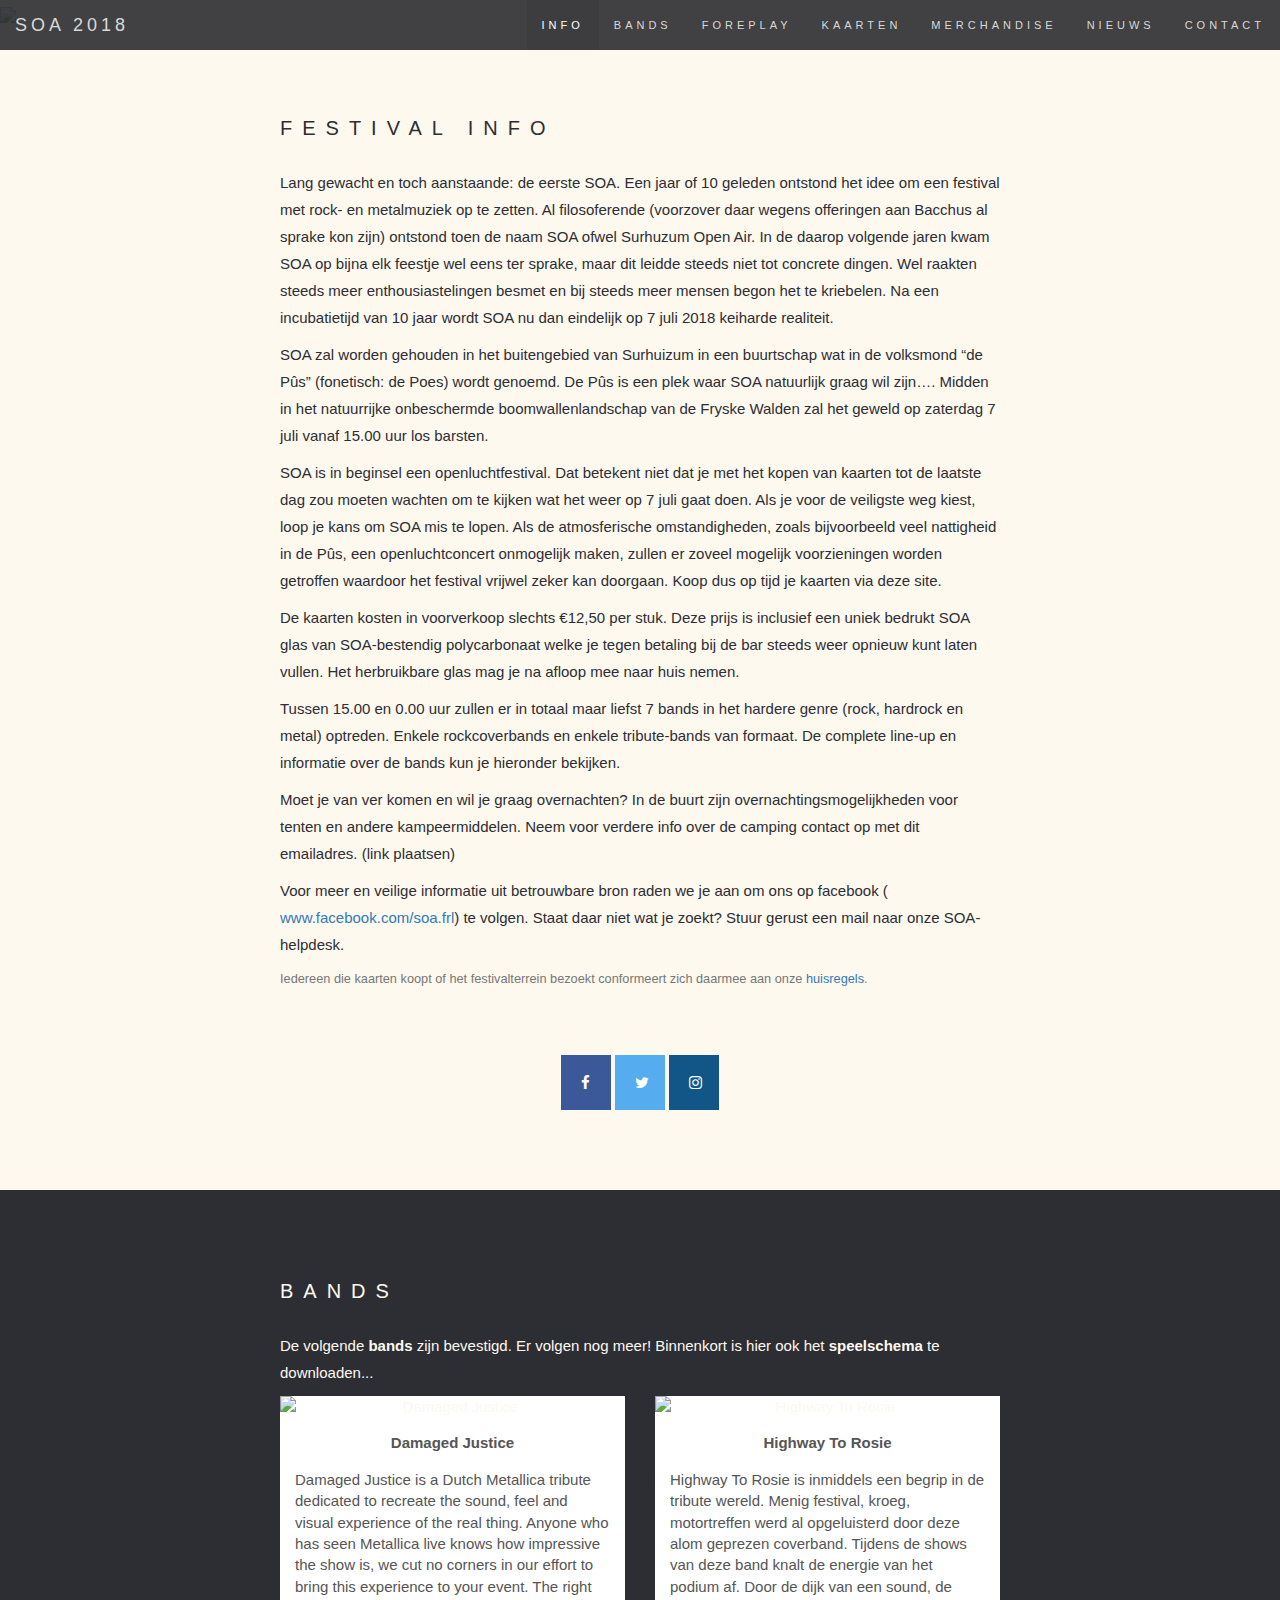
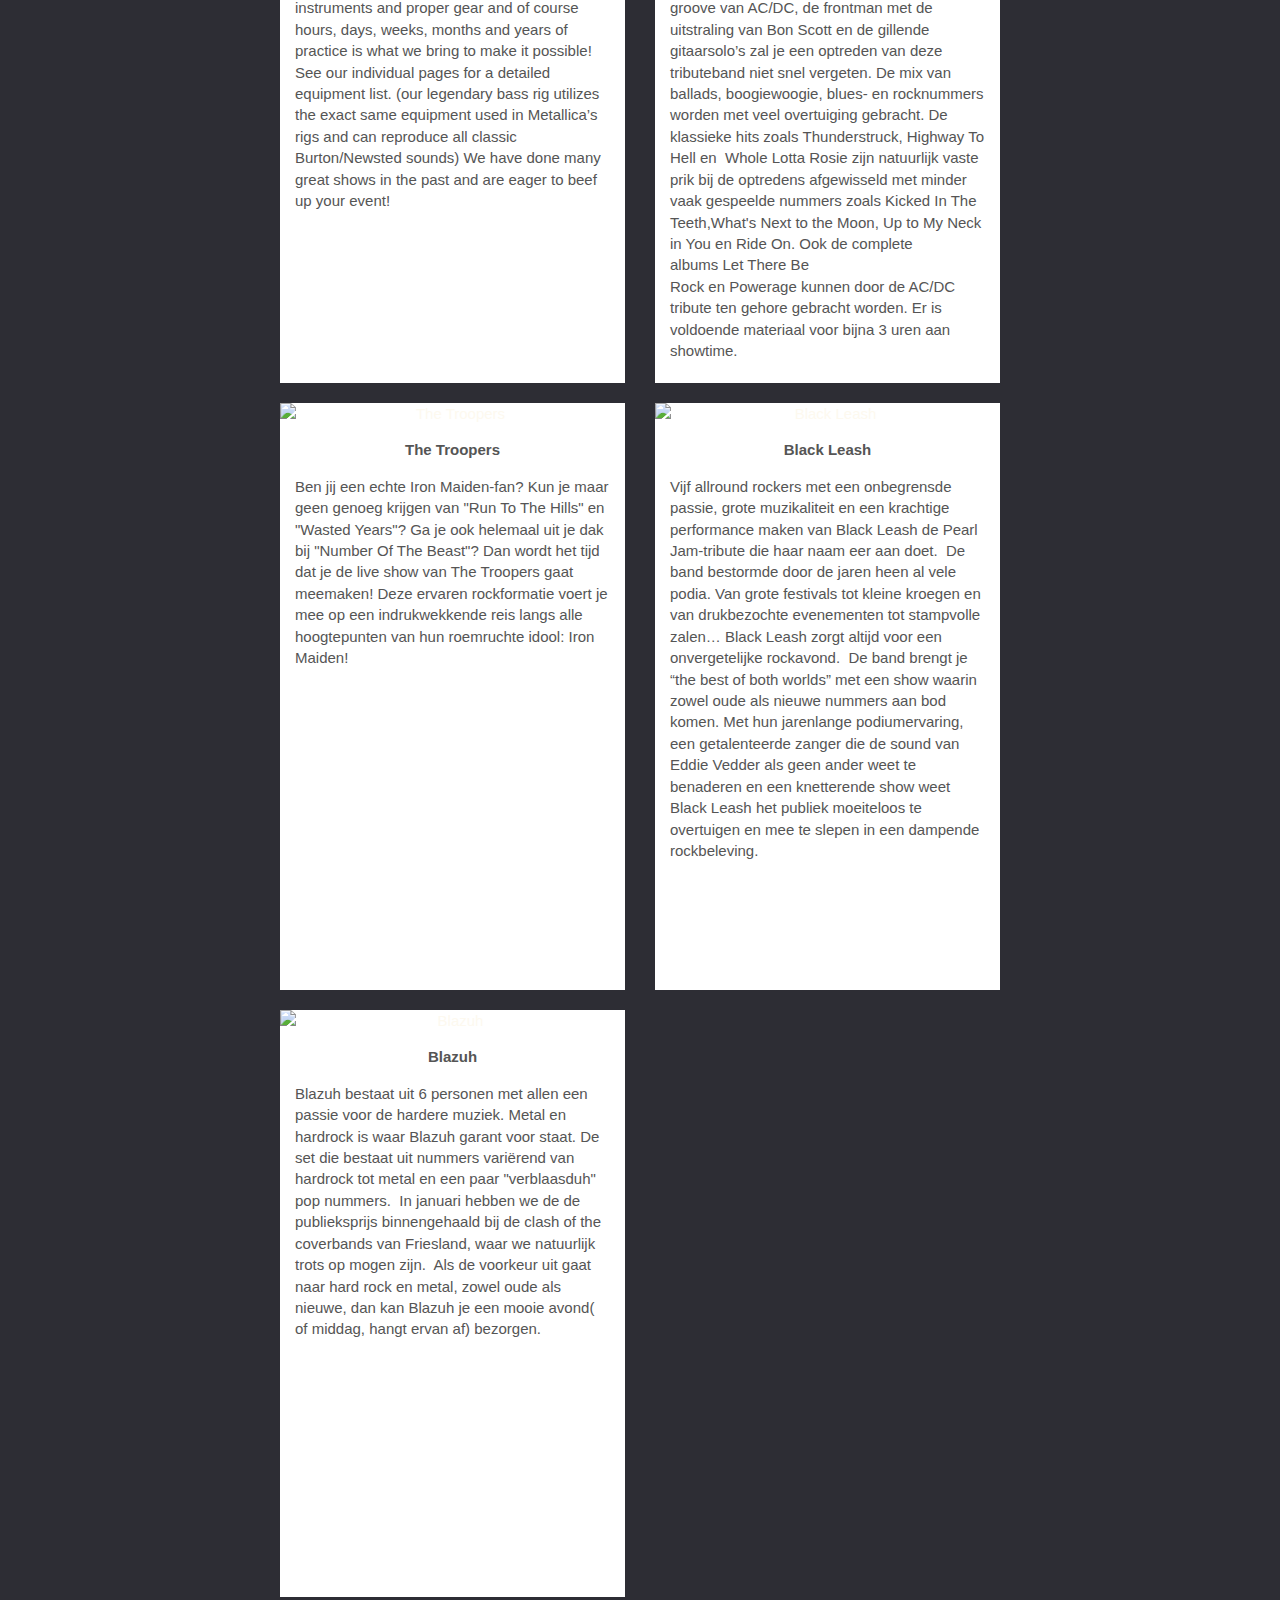
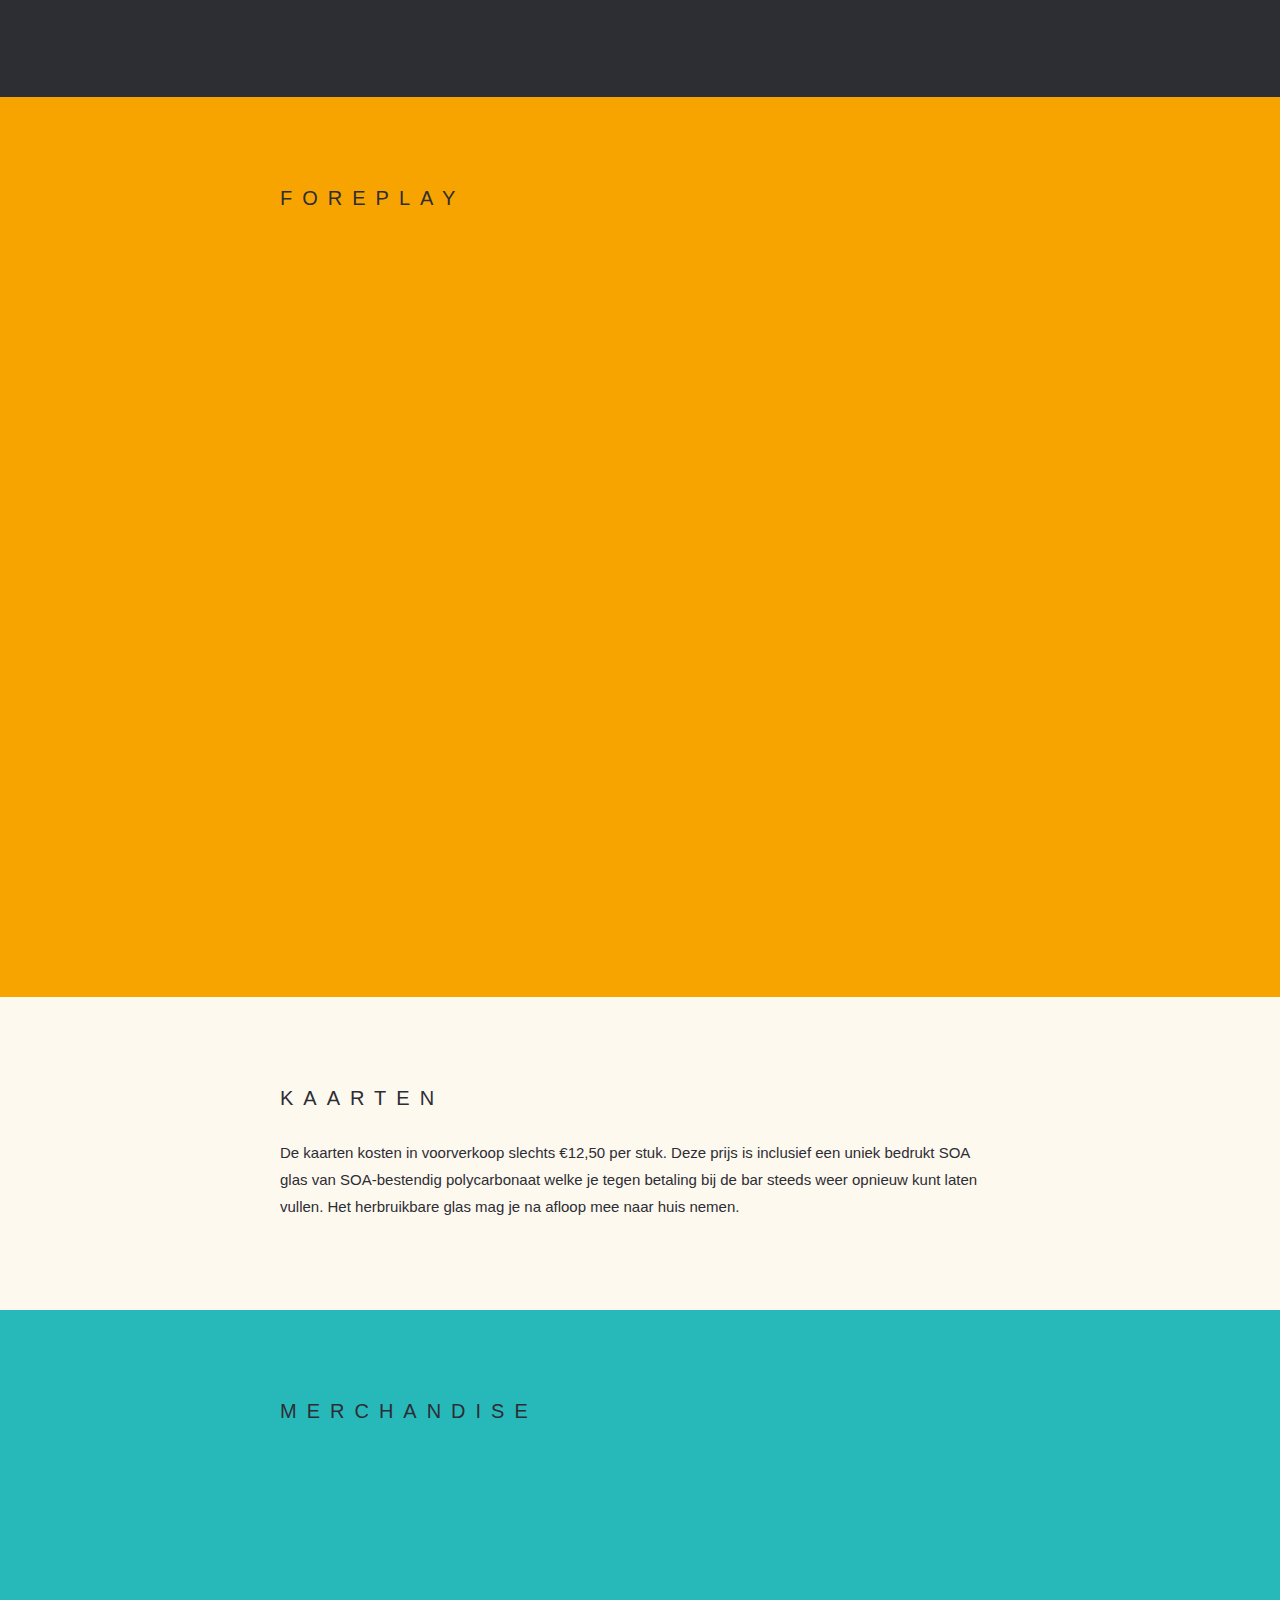
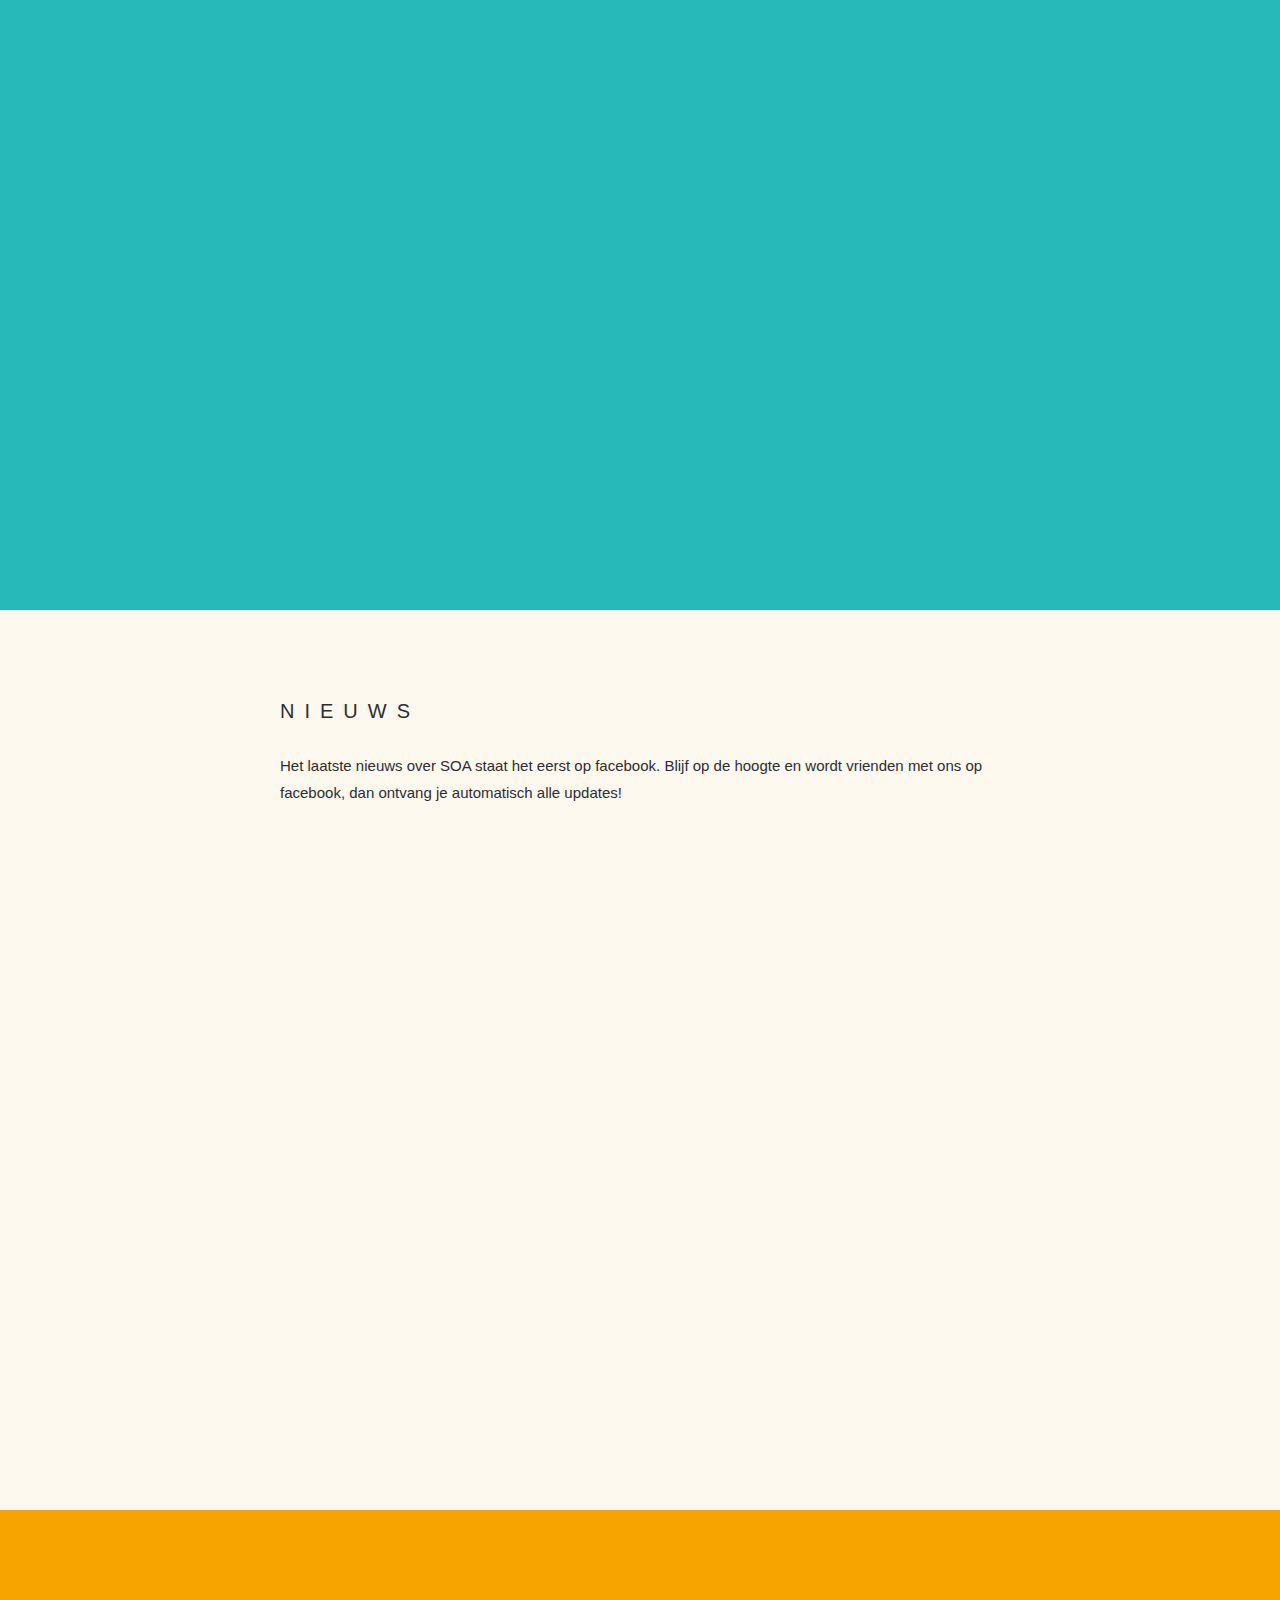
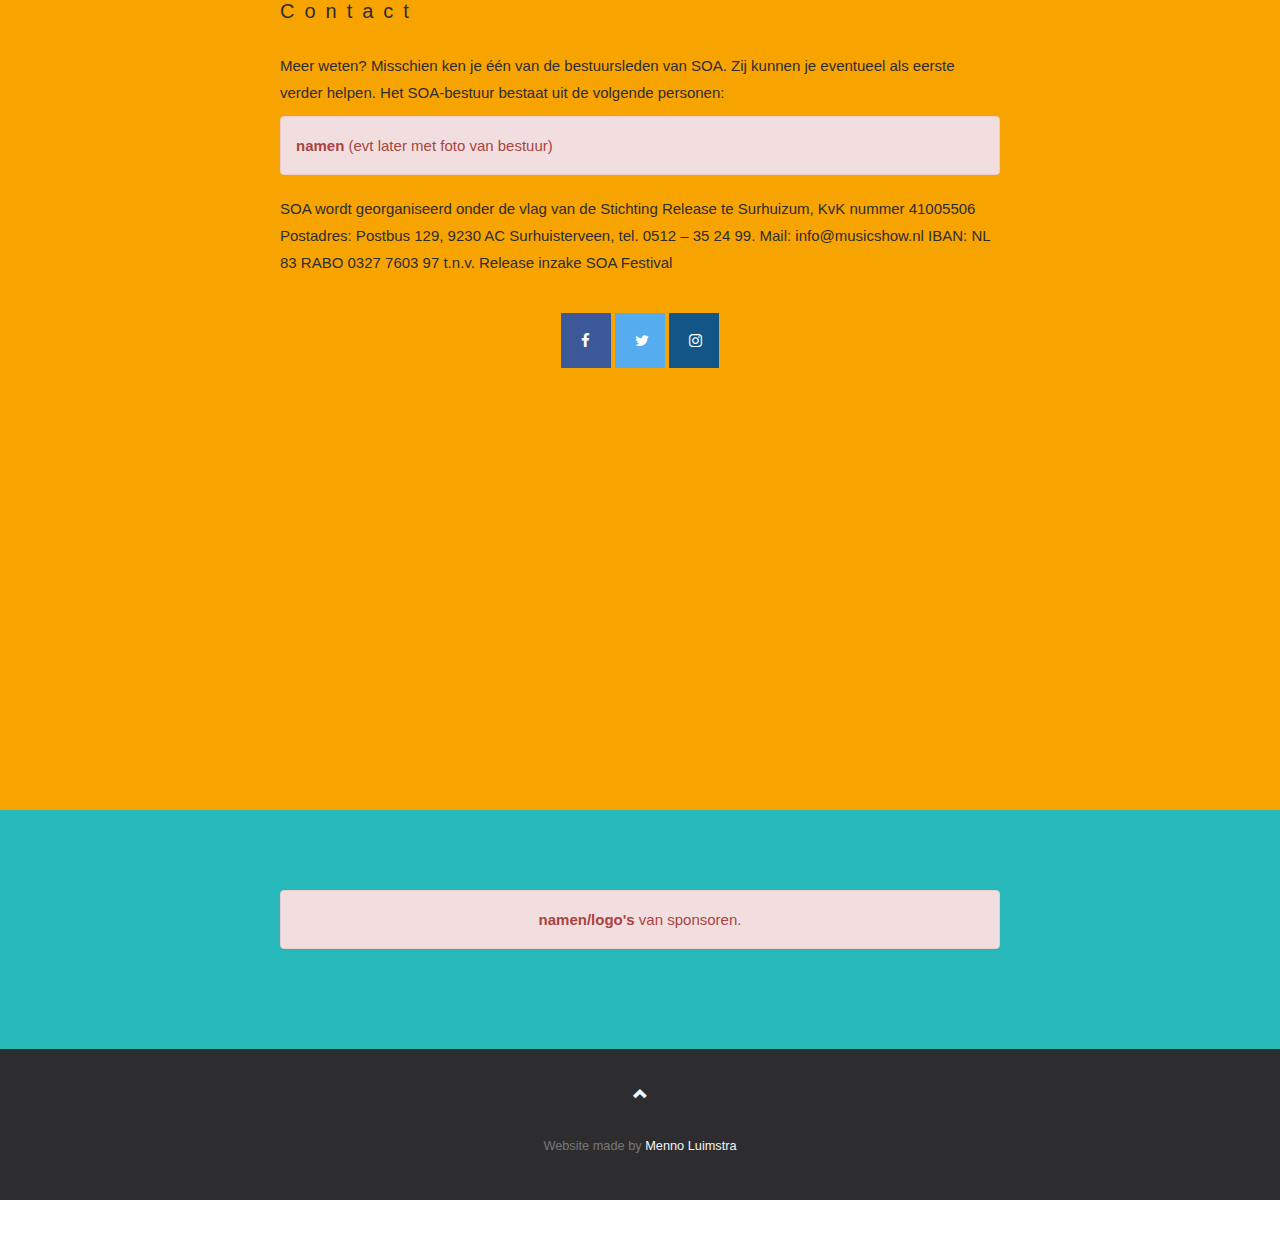
==== index.html @ c6887adc "- menu structuur aangepast - foreplay toegevoegd - sponsors uit menu gehaald en naar beneden geplaat" ====
<!DOCTYPE html>
<html lang="en">

<head>
    <title>SOA 2018</title>
    <meta charset="utf-8">
    <meta name="viewport" content="width=device-width, initial-scale=1">
    <link rel="stylesheet" href="https://maxcdn.bootstrapcdn.com/bootstrap/3.3.7/css/bootstrap.min.css">
    <script src="https://ajax.googleapis.com/ajax/libs/jquery/3.2.1/jquery.min.js"></script>
    <script src="https://maxcdn.bootstrapcdn.com/bootstrap/3.3.7/js/bootstrap.min.js"></script>
    <link type="text/css" rel="stylesheet" href="css/main.css" />
    <link rel="stylesheet" href="https://cdnjs.cloudflare.com/ajax/libs/font-awesome/4.7.0/css/font-awesome.min.css">
</head>

<body id="home" data-spy="scroll" data-target=".navbar" data-offset="50">
    <nav class="navbar navbar-default navbar-fixed-top">
        <div class="container-fluid">
            <div class="navbar-header">
                <button type="button" class="navbar-toggle collapsed" data-toggle="collapse" data-target="#myNavbar" aria-expanded="false">
                    <span class="icon-bar"></span>
                    <span class="icon-bar"></span>
                    <span class="icon-bar"></span>
                </button>
                <a class="navbar-brand" href="#home">SOA 2018</a>
            </div>
            <div class="collapse navbar-collapse" id="myNavbar">
                <ul class="nav navbar-nav navbar-right">
                    <li>
                        <a href="#info">INFO</a>
                    </li>
                    <li>
                        <a href="#bands">BANDS</a>
                    </li>
                    <li>
                        <a href="#foreplay">FOREPLAY</a>
                    </li>
                    <li>
                        <a href="#kaarten">KAARTEN</a>
                    </li>
                    <li>
                        <a href="#merch">MERCHANDISE</a>
                    </li>
                    <li>
                        <a href="#nieuws">NIEUWS</a>
                    </li>
                    <li>
                        <a href="#contact">CONTACT</a>
                    </li>
                </ul>
            </div>
        </div>
    </nav>

    <div id="myCarousel" class="carousel slide" data-ride="carousel">

        <div class="carousel-inner" role="listbox">
            <div class="item active">
                <picture>
                    <source srcset="img/banner/Logo-main5.png" media="(min-width: 800px)" />
                    <img src="img/banner/Logo-small5.png" />
                </picture>
            </div>
            <div class="item">
                <picture>
                    <source srcset="img/banner/Logo-main6.png" media="(min-width: 800px)" />
                    <img src="img/banner/Logo-small6.png" />
                </picture>
            </div>
        </div>
    </div>

    <!-- Container FESTIVAL INFO -->
    <div id="info" class="bg-1">
        <div class="container article-size">
            <h3>FESTIVAL INFO</h3>
            <p>
                Lang gewacht en toch aanstaande: de eerste SOA. Een jaar of 10 geleden ontstond het idee om een festival met rock- en metalmuziek
                op te zetten. Al filosoferende (voorzover daar wegens offeringen aan Bacchus al sprake kon zijn) ontstond
                toen de naam SOA ofwel Surhuzum Open Air. In de daarop volgende jaren kwam SOA op bijna elk feestje wel eens
                ter sprake, maar dit leidde steeds niet tot concrete dingen. Wel raakten steeds meer enthousiastelingen besmet
                en bij steeds meer mensen begon het te kriebelen. Na een incubatietijd van 10 jaar wordt SOA nu dan eindelijk
                op 7 juli 2018 keiharde realiteit.
            </p>
            <div class="content-mobile text-center">
                <a href="festivalinfo.html">Lees verder...</a>

                <br/>
                <br/>
                <div id="banner">
                    <a href="https://www.facebook.com/soa.frl" class="fa fa-facebook"></a>
                    <a href="https://twitter.com/soafrl" class="fa fa-twitter"></a>
                    <a href="https://www.instagram.com/soafrl/" class="fa fa-instagram"></a>
                </div>
            </div>

            <div class="content-desktop">
                <p>
                    SOA zal worden gehouden in het buitengebied van Surhuizum in een buurtschap wat in de volksmond “de Pûs” (fonetisch: de Poes)
                    wordt genoemd. De Pûs is een plek waar SOA natuurlijk graag wil zijn…. Midden in het natuurrijke onbeschermde
                    boomwallenlandschap van de Fryske Walden zal het geweld op zaterdag 7 juli vanaf 15.00 uur los barsten.
                </p>
                <p>
                    SOA is in beginsel een openluchtfestival. Dat betekent niet dat je met het kopen van kaarten tot de laatste dag zou moeten
                    wachten om te kijken wat het weer op 7 juli gaat doen. Als je voor de veiligste weg kiest, loop je kans
                    om SOA mis te lopen. Als de atmosferische omstandigheden, zoals bijvoorbeeld veel nattigheid in de Pûs,
                    een openluchtconcert onmogelijk maken, zullen er zoveel mogelijk voorzieningen worden getroffen waardoor
                    het festival vrijwel zeker kan doorgaan. Koop dus op tijd je kaarten via deze site.
                </p>
                <p>
                    De kaarten kosten in voorverkoop slechts €12,50 per stuk. Deze prijs is inclusief een uniek bedrukt SOA glas van SOA-bestendig
                    polycarbonaat welke je tegen betaling bij de bar steeds weer opnieuw kunt laten vullen. Het herbruikbare
                    glas mag je na afloop mee naar huis nemen.
                </p>
                <p>
                    Tussen 15.00 en 0.00 uur zullen er in totaal maar liefst 7 bands in het hardere genre (rock, hardrock en metal) optreden.
                    Enkele rockcoverbands en enkele tribute-bands van formaat. De complete line-up en informatie over de
                    bands kun je hieronder bekijken.
                </p>
                <p>
                    Moet je van ver komen en wil je graag overnachten? In de buurt zijn overnachtingsmogelijkheden voor tenten en andere kampeermiddelen.
                    Neem voor verdere info over de camping contact op met dit emailadres. (link plaatsen)
                </p>
                <p>
                    Voor meer en veilige informatie uit betrouwbare bron raden we je aan om ons op facebook (
                    <a href="http://www.facebook.com/soa.frl">www.facebook.com/soa.frl</a>) te volgen. Staat daar niet wat je zoekt? Stuur gerust een mail naar onze
                    SOA-helpdesk.
                </p>

                <p class="text-muted small">
                    Iedereen die kaarten koopt of het festivalterrein bezoekt conformeert zich daarmee aan onze
                    <a href="huisregels.html">huisregels</a>.
                </p>
                <br/>
                <br/>
                <div id="banner">
                    <a href="https://www.facebook.com/soa.frl" class="fa fa-facebook"></a>
                    <a href="https://twitter.com/soafrl" class="fa fa-twitter"></a>
                    <a href="https://www.instagram.com/soafrl/" class="fa fa-instagram"></a>
                </div>
            </div>
        </div>
    </div>


    <!-- Container BANDS -->
    <div id="bands" class="bg-3 fullscreen">
        <div class="container article-size">
            <h3>BANDS</h3>
            <p>De volgende
                <strong>bands</strong> zijn bevestigd. Er volgen nog meer! Binnenkort is hier ook het
                <strong>speelschema</strong> te downloaden...</p>

            <div class="row text-center">
                <div class="col-md-6">
                    <div class="thumbnail" id="DamagedJustice">
                        <img src="img/bands/Damaged-Justice.jpg" alt="Damaged Justice">
                        <p>
                            <strong>Damaged Justice</strong>
                        </p>
                        <p class="bandtext text-left">Damaged Justice is a Dutch Metallica tribute dedicated to recreate the sound, feel and visual experience
                            of the real thing. Anyone who has seen Metallica live knows how impressive the show is, we cut
                            no corners in our effort to bring this experience to your event. The right instruments and proper
                            gear and of course hours, days, weeks, months and years of practice is what we bring to make
                            it possible! See our individual pages for a detailed equipment list. (our legendary bass rig
                            utilizes the exact same equipment used in Metallica’s rigs and can reproduce all classic Burton/Newsted
                            sounds) We have done many great shows in the past and are eager to beef up your event!
                        </p>
                    </div>
                </div>
                <div class="col-md-6">
                    <div class="thumbnail" id="HighwayToRosie">
                        <img src="img/bands/acdc-tribute-03a.jpg" alt="Highway To Rosie">
                        <p>
                            <strong>Highway To Rosie</strong>
                        </p>
                        <p class="bandtext text-left">Highway To Rosie is inmiddels een begrip in de tribute wereld. Menig festival, kroeg, motortreffen
                            werd al opgeluisterd door deze alom geprezen coverband. Tijdens de shows van deze band knalt
                            de energie van het podium af. Door de dijk van een sound, de groove van AC/DC, de frontman met
                            de uitstraling van Bon Scott en de gillende gitaarsolo’s zal je een optreden van deze tributeband
                            niet snel vergeten. De mix van ballads, boogiewoogie, blues- en rocknummers worden met veel overtuiging
                            gebracht. De klassieke hits zoals Thunderstruck, Highway To Hell en  Whole Lotta Rosie zijn natuurlijk
                            vaste prik bij de optredens afgewisseld met minder vaak gespeelde nummers zoals Kicked In The
                            Teeth,What's Next to the Moon, Up to My Neck in You en Ride On. Ook de complete albums Let There
                            Be Rock en Powerage kunnen door de AC/DC tribute ten gehore gebracht worden. Er is voldoende
                            materiaal voor bijna 3 uren aan showtime.</p>
                        <br/>
                    </div>
                </div>
                <div class="col-md-6">
                    <div class="thumbnail" id="TheTroopers">
                        <img src="img/bands/TheTroopers.JPEG" alt="The Troopers">
                        <p>
                            <strong>The Troopers</strong>
                        </p>
                        <p class="bandtext text-left">Ben jij een echte Iron Maiden-fan? Kun je maar geen genoeg krijgen van "Run To The Hills" en "Wasted
                            Years"? Ga je ook helemaal uit je dak bij "Number Of The Beast"? Dan wordt het tijd dat je de
                            live show van The Troopers gaat meemaken! Deze ervaren rockformatie voert je mee op een indrukwekkende
                            reis langs alle hoogtepunten van hun roemruchte idool: Iron Maiden!</p>
                    </div>
                </div>
                <div class="col-md-6">
                    <div class="thumbnail" id="BlackLeash">
                        <img src="img/bands/blackleash.jpg" alt="Black Leash">
                        <p>
                            <strong>Black Leash</strong>
                        </p>
                        <p class="bandtext text-left">Vijf allround rockers met een onbegrensde passie, grote muzikaliteit en een krachtige performance
                            maken van Black Leash de Pearl Jam-tribute die haar naam eer aan doet.  De band bestormde door
                            de jaren heen al vele podia. Van grote festivals tot kleine kroegen en van drukbezochte evenementen
                            tot stampvolle zalen… Black Leash zorgt altijd voor een onvergetelijke rockavond.  De band brengt
                            je “the best of both worlds” met een show waarin zowel oude als nieuwe nummers aan bod komen.
                            Met hun jarenlange podiumervaring, een getalenteerde zanger die de sound van Eddie Vedder als
                            geen ander weet te benaderen en een knetterende show weet Black Leash het publiek moeiteloos
                            te overtuigen en mee te slepen in een dampende rockbeleving.
                        </p>
                    </div>
                </div>
                <div class="col-md-6">
                    <div class="thumbnail" id="Blazuh">
                        <img src="img/bands/blazuh.jpg" alt="Blazuh">
                        <p>
                            <strong>Blazuh</strong>
                        </p>
                        <p class="bandtext text-left">Blazuh bestaat uit 6 personen met allen een passie voor de hardere muziek. Metal en hardrock is waar
                            Blazuh garant voor staat. De set die bestaat uit nummers variërend van hardrock tot metal en
                            een paar "verblaasduh" pop nummers.  In januari hebben we de de publieksprijs binnengehaald bij
                            de clash of the coverbands van Friesland, waar we natuurlijk trots op mogen zijn.  Als de voorkeur
                            uit gaat naar hard rock en metal, zowel oude als nieuwe, dan kan Blazuh je een mooie avond( of
                            middag, hangt ervan af) bezorgen.
                        </p>
                    </div>
                </div>
            </div>


        </div>
    </div>

<!-- Container KAARTEN -->
<div id="foreplay" class="bg-2 fullscreen">
        <div class="container article-size">
            <h3>FOREPLAY</h3>
            <p>
                
            </p>

        </div>
    </div>

    <!-- <div id="googleMap" style="width:100%;height:400px"></div> -->

    <!-- Container KAARTEN -->
    <div id="kaarten" class="bg-1">
        <div class="container article-size">
            <h3>KAARTEN</h3>
            <p>
                De kaarten kosten in voorverkoop slechts €12,50 per stuk. Deze prijs is inclusief een uniek bedrukt SOA glas van SOA-bestendig
                polycarbonaat welke je tegen betaling bij de bar steeds weer opnieuw kunt laten vullen. Het herbruikbare
                glas mag je na afloop mee naar huis nemen.
            </p>
            <div id="shop-frame" data-url="https://shop.eventix.io/a36beb30-1df0-11e8-b162-1f6e95e7af7b" style="margin:0 auto;" class="article-size">
            </div>
            <script src="https://shop.eventix.io/build/integrate.js"></script>

        </div>
    </div>

    <div id="merch" class="bg-4 fullscreen">
        <div class="container article-size">
            <h3>MERCHANDISE</h3>
            <p>
            </p>
        </div>
    </div>

    <!-- Container NIEUWS -->
    <div id="nieuws" class="bg-1 fullscreen">
        <div class="container article-size">
            <h3>NIEUWS</h3>
            <p>Het laatste nieuws over SOA staat het eerst op facebook. Blijf op de hoogte en wordt vrienden met ons op facebook,
                dan ontvang je automatisch alle updates! </p>
            <iframe class="content-mobile" src="https://www.facebook.com/plugins/page.php?href=https%3A%2F%2Fwww.facebook.com%2Fsoa.frl%2F&tabs=timeline&width=300&height=500&small_header=true&adapt_container_width=true&hide_cover=true&show_facepile=true&appId"
                width="300" height="500" style="border:none;overflow:hidden" scrolling="no" frameborder="0" allowTransparency="true"></iframe>

            <iframe class="content-desktop" align="middle" src="https://www.facebook.com/plugins/page.php?href=https%3A%2F%2Fwww.facebook.com%2Fsoa.frl%2F&tabs=timeline&width=500&height=500&small_header=true&adapt_container_width=true&hide_cover=true&show_facepile=true&appId"
                width="500" height="500" style="border:none;overflow:hidden" scrolling="no" frameborder="0" allowTransparency="true"></iframe>

        </div>
    </div>
    <div id="contact" class="bg-2 fullscreen">
        <div class="container article-size">
            <h3>Contact</h3>
            <p>
                Meer weten? Misschien ken je één van de bestuursleden van SOA. Zij kunnen je eventueel als eerste verder helpen. Het SOA-bestuur
                bestaat uit de volgende personen:
                <div class="alert alert-danger">
                    <strong>namen</strong> (evt later met foto van bestuur)
                </div>
            </p>
            <p>
                SOA wordt georganiseerd onder de vlag van de Stichting Release te Surhuizum, KvK nummer 41005506 Postadres: Postbus 129,
                9230 AC Surhuisterveen, tel. 0512 – 35 24 99. Mail: info@musicshow.nl IBAN: NL 83 RABO 0327 7603 97 t.n.v.
                Release inzake SOA Festival
            </p>

            <br/>

            <div id="banner">
                <a href="https://www.facebook.com/soa.frl" class="fa fa-facebook"></a>
                <a href="https://twitter.com/soafrl" class="fa fa-twitter"></a>
                <a href="https://www.instagram.com/soafrl/" class="fa fa-instagram"></a>
            </div>

        </div>
    </div>
<div id="SPONSORS" class="bg-4">
        <div class="container article-size text-center">
                <div class="alert alert-danger">
                        <strong>namen/logo's</strong> van sponsoren.
                    </div>

        </div>
    </div>

    <!-- Footer -->
    <footer class="text-center">
        <a class="up-arrow" href="#home" title="NAAR BOVEN">
            <span class="glyphicon glyphicon-chevron-up"></span>
        </a>
        <br>
        <br>
        <p class="text-muted small">Website made by <a href="https://www.facebook.com/mluimstra">Menno Luimstra</a>
        </p>
    </footer>

    <script>
        $(document).ready(function () {
            // Close navbar on click
            $('.navbar-collapse a').click(function () {
                $(".navbar-collapse").collapse('hide');
            });
            // Initialize Tooltip
            $('[data-toggle="tooltip"]').tooltip();

            // Add smooth scrolling to all links in navbar + footer link
            $(".navbar a, footer a[href='#myPage']").on('click', function (event) {

                // Make sure this.hash has a value before overriding default behavior
                if (this.hash !== "") {

                    // Prevent default anchor click behavior
                    event.preventDefault();

                    // Store hash
                    var hash = this.hash;

                    // Using jQuery's animate() method to add smooth page scroll
                    // The optional number (900) specifies the number of milliseconds it takes to scroll to the specified area
                    $('html, body').animate({
                        scrollTop: $(hash).offset().top
                    }, 900, function () {

                        // Add hash (#) to URL when done scrolling (default click behavior)
                        window.location.hash = hash;
                    });
                }
            });


            SetFullscreen();

            if (/Mobi/.test(navigator.userAgent)) {
                // mobile!
            }
            else{
                MakeBandDivSameHeight();
            }
        })

        $(window).resize(function () {
            SetFullscreen();

            if (/Mobi/.test(navigator.userAgent)) {
                // mobile!
            }
            else{
                MakeBandDivSameHeight();
            }
        });

        function SetFullscreen() {
            var windowhight = $(window).height();
            var formData = $(".fullscreen");
            $(formData).each(function (index, obj) {
                var actualhight = $("#" + obj.id).height();
                if (actualhight < windowhight) {
                    $("#" + obj.id).css('height', $(window).height());
                }
            });
        }

        function MakeBandDivSameHeight() {
            var height = 0;
            var formData = $(".thumbnail");
            $(formData).each(function (index, obj) {
                var actualhight = $("#" + obj.id).height();
                if (height < actualhight) {
                    height = actualhight;
                }
            });
            $(formData).each(function (index, obj) {
                $("#" + obj.id).css('height', height);
            });
        }
    </script>
    <!-- <script src="https://maps.googleapis.com/maps/api/js?key=AIzaSyCMFz8MbY-ZzUXf8kVv2WzZupXX-Z45Bek&callback=myMap"></script> -->
    <script src="js/index.js"></script>
</body>

</html>
---- css/main.css ----
/* Small devices (landscape phones, 544px and up) */
@media (max-width: 768px) {  
    h1 {font-size:15rem;} /*1rem = 16px*/

    .container {
        padding: 20px 20px;
    }

    .content-desktop {
        display: none;
        }
        
        .content-mobile {
        display: inline;
        }

        .article-size {
            max-width: 100%;
        }
  }
   
  /* Medium devices (tablets, 768px and up) The navbar toggle appears at this breakpoint */
  @media (min-width: 768px) {  
    h1 {font-size:15rem;} /*1rem = 16px*/

    .showIndicators{
        visibility: visible;
    }

    
    .content-desktop {
    display: inline;
    }
        
    .content-mobile {
    display: none;
    }

    .article-size {
        max-width: 75%;
    }
  }
   
  /* Large devices (desktops, 992px and up) */
  @media (min-width: 992px) { 
    h1 {font-size:15rem;} /*1rem = 16px*/

    .container {
        padding: 80px 120px;
    }
  }
   
  /* Extra large devices (large desktops, 1200px and up) */
  @media (min-width: 1200px) {  
    h1 {font-size:17rem;} /*1rem = 16px*/
  }

body {
    font: 400 15px/1.8 Lato, sans-serif;
    color: #777;
}
h3, h4 {
    margin: 10px 0 30px 0;
    letter-spacing: 10px;      
    font-size: 20px;
    color: #111;
}

.person {
    border: 10px solid transparent;
    margin-bottom: 25px;
    width: 80%;
    height: 80%;
    opacity: 0.7;
}
.person:hover {
    border-color: #f1f1f1;
}
.carousel-inner img {
    /* -webkit-filter: grayscale(90%);
    filter: grayscale(90%); make all photos black and white  */
    width: 100%; /* Set width to 100% */
    margin: auto;
}
.carousel-caption h3 {
    color: #fff !important;
}
@media (max-width: 600px) {
  .carousel-caption {
    display: none; /* Hide the carousel text when the screen is less than 600 pixels wide */
  }
}
/*

color 1: FDF9EF (Beige)
color 2: 2D2D34 (Dark grey)
color 3: F8A400 (Orange)
color 4: 27B9BA (Blue)
*/

.bg-1 {
    background: #fdf9ef;
    color: #2d2d34;
}
.bg-1 h3 {color: #2d2d34;}

.bg-3 {
    background: #2d2d34;
    color: #fdf9ef;
}
.bg-3 h3 {color: #fdf9ef;}

.bg-2 {
    background: #f8a400;
    color: #2d2d34;
}
.bg-2 h3 {color: #2d2d34;}

.bg-4 {
    background: #27b9ba;
    color: #2d2d34;
}
.bg-4 h3 {color: #2d2d34;}

.facebookFrame {
    padding-top: 10px;
    border:none;
    overflow:hidden;
    margin-top:10px;
    vertical-align: center;
}

.fullscreen {
    height : 200;
}

.list-group-item:first-child {
    border-top-right-radius: 0;
    border-top-left-radius: 0;
}
.list-group-item:last-child {
    border-bottom-right-radius: 0;
    border-bottom-left-radius: 0;
}
.thumbnail {
    padding: 0 0 15px 0;
    border: none;
    border-radius: 0;
}
.thumbnail p {
    margin-top: 15px;
    color: #555;
}
.bandtext{
    margin: 15px;
}

.btn {
    padding: 10px 20px;
    background-color: #333;
    color: #f1f1f1;
    border-radius: 0;
    transition: .2s;
}
.btn:hover, .btn:focus {
    border: 1px solid #333;
    background-color: #fff;
    color: #000;
}
.modal-header, h4, .close {
    background-color: #333;
    color: #fff !important;
    text-align: center;
    font-size: 30px;
}
.modal-header, .modal-body {
    padding: 40px 50px;
}
.nav-tabs li a {
    color: #777;
}
#googleMap {
    width: 100%;
    height: 400px;
    -webkit-filter: grayscale(100%);
    filter: grayscale(100%);
}  
.navbar {
    font-family: Montserrat, sans-serif;
    margin-bottom: 0;
    background-color: #2d2d30;
    border: 0;
    font-size: 11px !important;
    letter-spacing: 4px;
    opacity: 0.9;
}
.navbar li a, .navbar .navbar-brand { 
    color: #d5d5d5 !important;
}
.navbar-nav li a:hover {
    color: #fff !important;
}
.navbar-nav li.active a {
    color: #fff !important;
    background-color: #29292c !important;
}
.navbar-default .navbar-toggle {
    border-color: transparent;
}
.open .dropdown-toggle {
    color: #fff;
    background-color: #555 !important;
}
.dropdown-menu li a {
    color: #000 !important;
}
.dropdown-menu li a:hover {
    background-color: red !important;
}
footer {
    background-color: #2d2d30;
    color: #f5f5f5;
    padding: 32px;
}
footer a {
    color: #f5f5f5;
}
footer a:hover {
    color: #777;
    text-decoration: none;
}  
.form-control {
    border-radius: 0;
}
textarea {
    resize: none;
}

/* Banner */

@-moz-keyframes reveal-banner {
    0% {
        opacity: 0;
    }

    100% {
        opacity: 1;
    }
}

@-webkit-keyframes reveal-banner {
    0% {
        opacity: 0;
    }

    100% {
        opacity: 1;
    }
}

@-ms-keyframes reveal-banner {
    0% {
        opacity: 0;
    }

    100% {
        opacity: 1;
    }
}

@keyframes reveal-banner {
    0% {
        opacity: 0;
    }

    100% {
        opacity: 1;
    }
}

#banner-top {
    cursor: default;
    padding-right: 5px;
    text-align: right;
    vertical-align: top;
    position:absolute;
    top:0;
    width:100%;
    height:60px;   /* Height of the footer */
    margin-right: 5px;
}

#banner {
    cursor: default;
    text-align: center;
    vertical-align: top;
    width:100%;
}

 ul
{
margin: 0;
padding: 0;
list-style-type: none;
text-align: center;
}

 ul li { display: inline; }

 /* Icon */

 .fa {
    padding: 20px;
    font-size: 30px;
    width: 50px;
    text-align: center;
    text-decoration: none;
  }
  
  .fa:hover {
      opacity: 0.7;
  }
  
  .fa-facebook {
    background: #3B5998;
    color: white;
  }
  
  .fa-twitter {
    background: #55ACEE;
    color: white;
  }
  
  .fa-google {
    background: #dd4b39;
    color: white;
  }
  
  .fa-linkedin {
    background: #007bb5;
    color: white;
  }
  
  .fa-youtube {
    background: #bb0000;
    color: white;
  }
  
  .fa-instagram {
    background: #125688;
    color: white;
  }
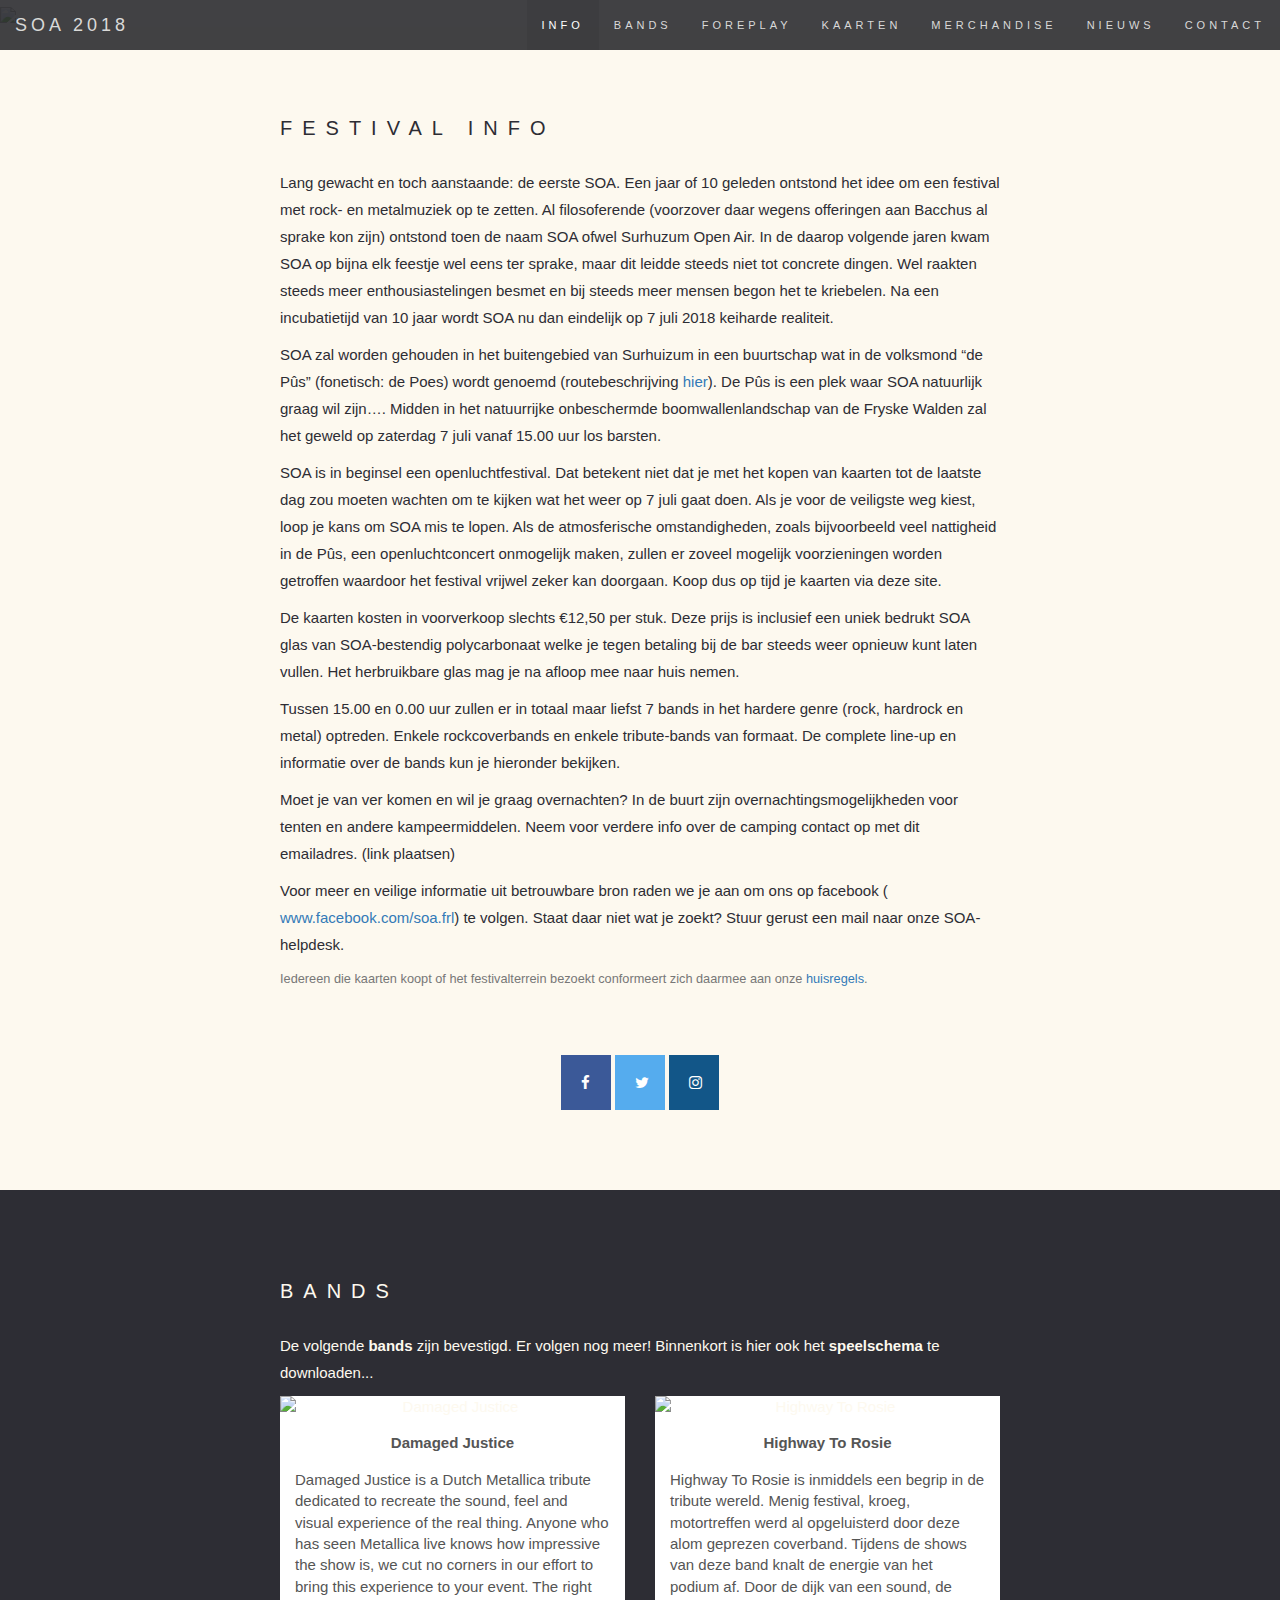
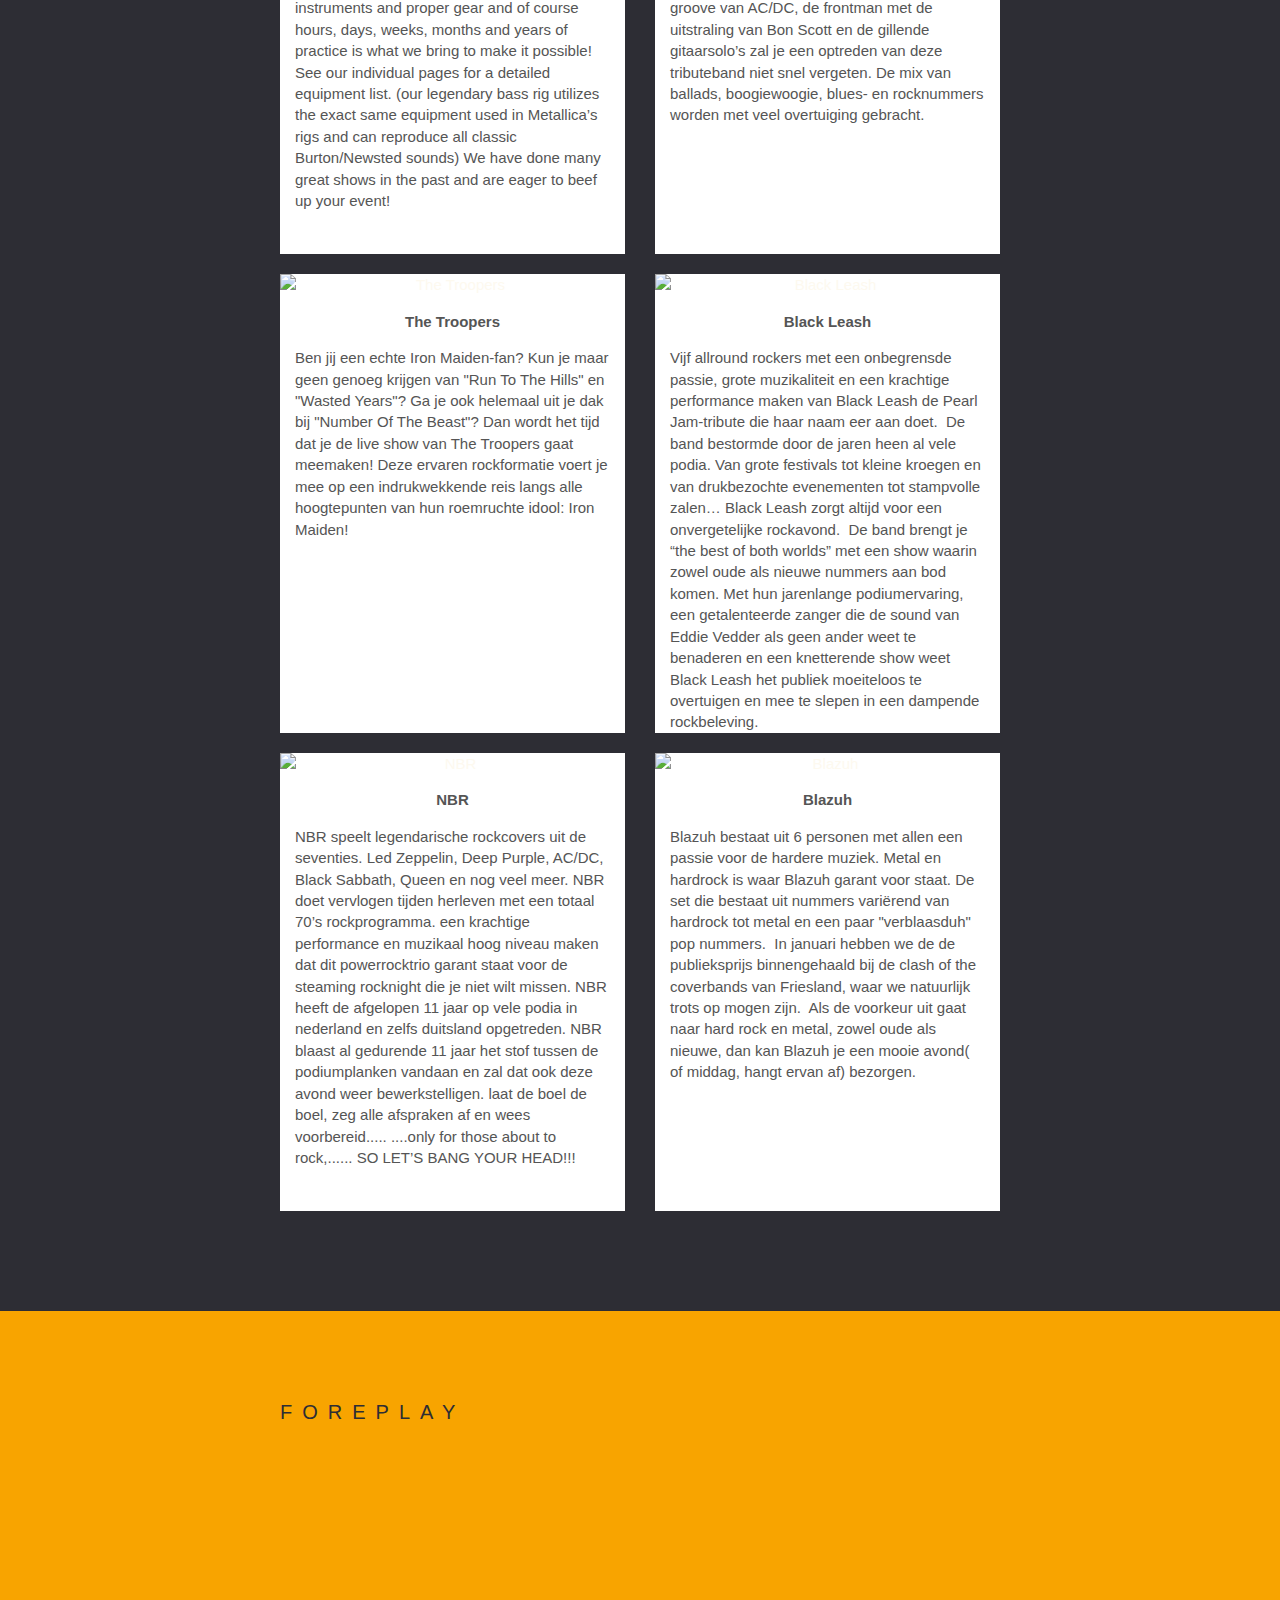
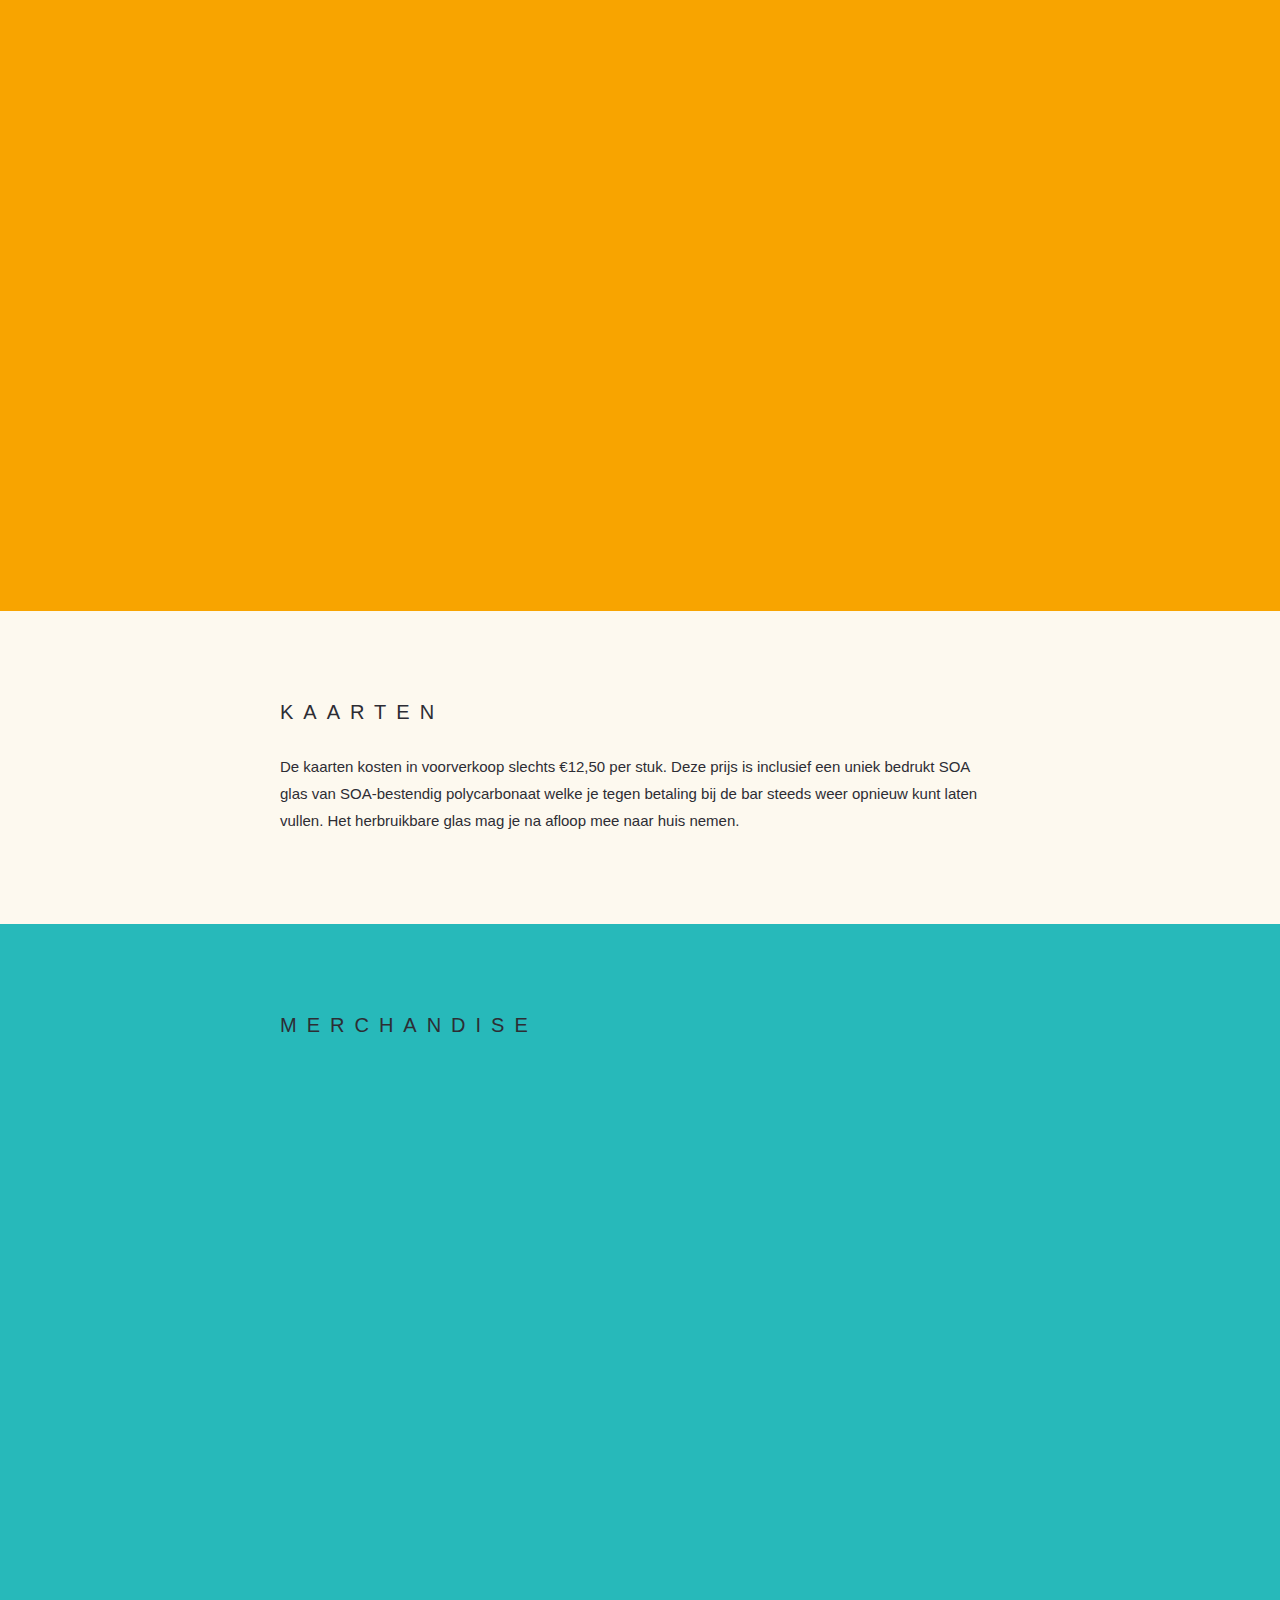
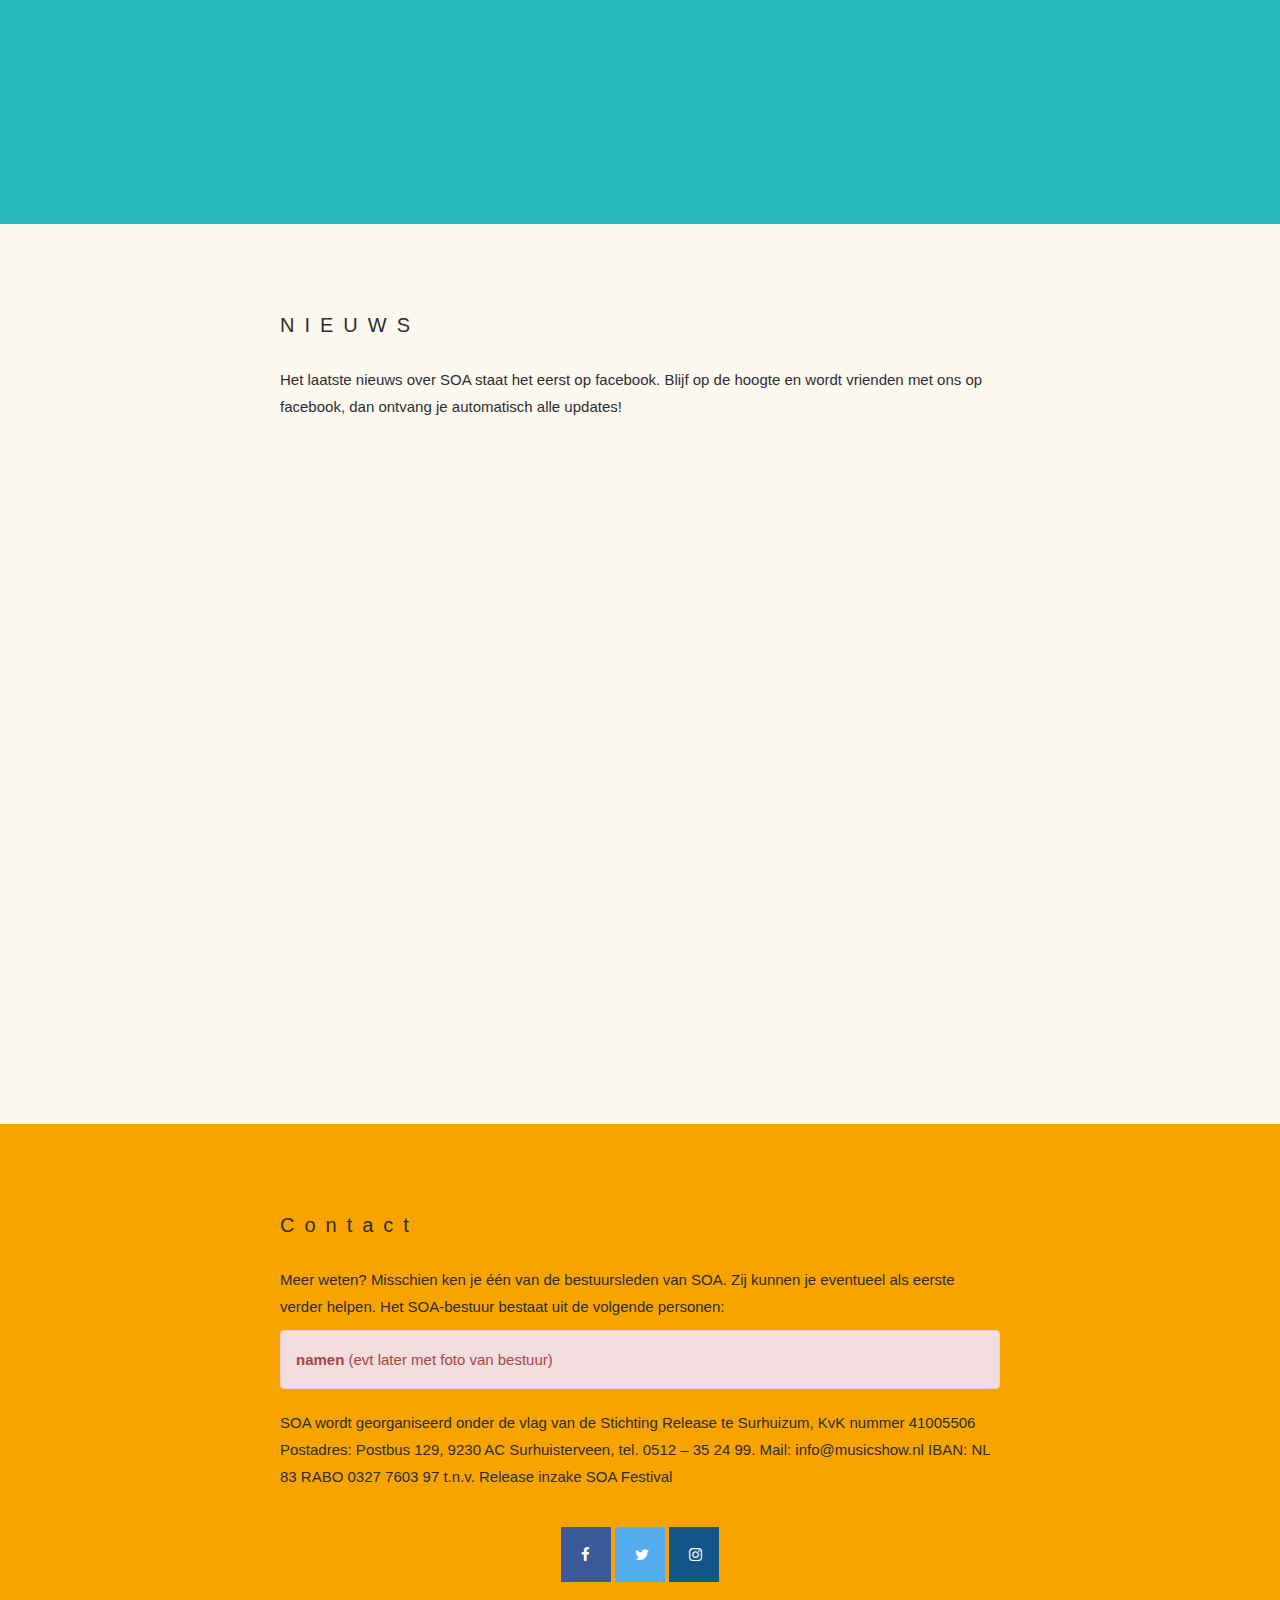
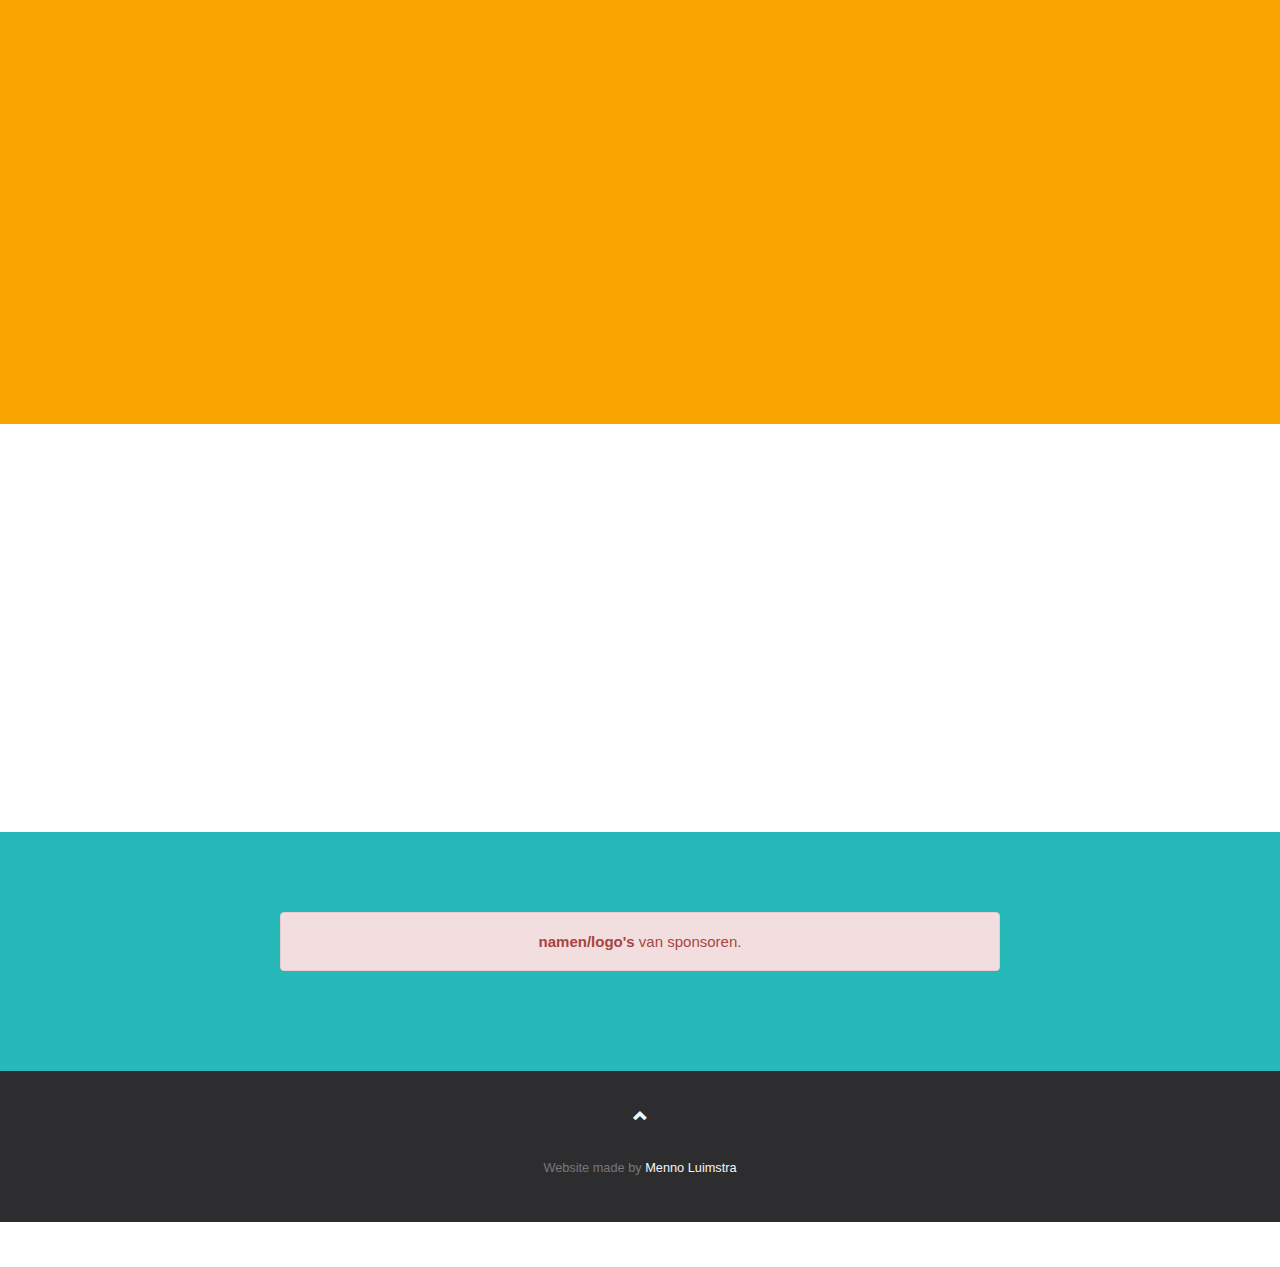
==== commit 89e125ac: "- maps toegevoegd - teksten bands aangepast + NBR toegevoegd. - opgeschoond" ====
--- a/index.html
+++ b/index.html
@@ -96,7 +96,7 @@
             <div class="content-desktop">
                 <p>
                     SOA zal worden gehouden in het buitengebied van Surhuizum in een buurtschap wat in de volksmond “de Pûs” (fonetisch: de Poes)
-                    wordt genoemd. De Pûs is een plek waar SOA natuurlijk graag wil zijn…. Midden in het natuurrijke onbeschermde
+                    wordt genoemd (routebeschrijving <a href="#googleMap">hier</a>). De Pûs is een plek waar SOA natuurlijk graag wil zijn…. Midden in het natuurrijke onbeschermde
                     boomwallenlandschap van de Fryske Walden zal het geweld op zaterdag 7 juli vanaf 15.00 uur los barsten.
                 </p>
                 <p>
@@ -136,11 +136,11 @@
                     <a href="https://www.facebook.com/soa.frl" class="fa fa-facebook"></a>
                     <a href="https://twitter.com/soafrl" class="fa fa-twitter"></a>
                     <a href="https://www.instagram.com/soafrl/" class="fa fa-instagram"></a>
-                </div>
-            </div>
-        </div>
-    </div>
-
+                    <!-- <a href="mailto:info@soa.frl" class="fa fa-envelope"></a> -->
+                </div>
+            </div>
+        </div>
+    </div>
 
     <!-- Container BANDS -->
     <div id="bands" class="bg-3 fullscreen">
@@ -178,11 +178,8 @@
                             de energie van het podium af. Door de dijk van een sound, de groove van AC/DC, de frontman met
                             de uitstraling van Bon Scott en de gillende gitaarsolo’s zal je een optreden van deze tributeband
                             niet snel vergeten. De mix van ballads, boogiewoogie, blues- en rocknummers worden met veel overtuiging
-                            gebracht. De klassieke hits zoals Thunderstruck, Highway To Hell en  Whole Lotta Rosie zijn natuurlijk
-                            vaste prik bij de optredens afgewisseld met minder vaak gespeelde nummers zoals Kicked In The
-                            Teeth,What's Next to the Moon, Up to My Neck in You en Ride On. Ook de complete albums Let There
-                            Be Rock en Powerage kunnen door de AC/DC tribute ten gehore gebracht worden. Er is voldoende
-                            materiaal voor bijna 3 uren aan showtime.</p>
+                            gebracht.
+                        </p>
                         <br/>
                     </div>
                 </div>
@@ -216,6 +213,22 @@
                     </div>
                 </div>
                 <div class="col-md-6">
+                    <div class="thumbnail" id="Nbr">
+                        <img src="img/bands/NBR.jpg" alt="NBR">
+                        <p>
+                            <strong>NBR</strong>
+                        </p>
+                        <p class="bandtext text-left">NBR speelt legendarische rockcovers uit de seventies. Led Zeppelin, Deep Purple, AC/DC, Black Sabbath,
+                            Queen en nog veel meer. NBR doet vervlogen tijden herleven met een totaal 70’s rockprogramma.
+                            een krachtige performance en muzikaal hoog niveau maken dat dit powerrocktrio garant staat voor
+                            de steaming rocknight die je niet wilt missen. NBR heeft de afgelopen 11 jaar op vele podia in
+                            nederland en zelfs duitsland opgetreden. NBR blaast al gedurende 11 jaar het stof tussen de podiumplanken
+                            vandaan en zal dat ook deze avond weer bewerkstelligen. laat de boel de boel, zeg alle afspraken
+                            af en wees voorbereid..... ....only for those about to rock,...... SO LET’S BANG YOUR HEAD!!!
+                        </p>
+                    </div>
+                </div>
+                <div class="col-md-6">
                     <div class="thumbnail" id="Blazuh">
                         <img src="img/bands/blazuh.jpg" alt="Blazuh">
                         <p>
@@ -236,12 +249,12 @@
         </div>
     </div>
 
-<!-- Container KAARTEN -->
-<div id="foreplay" class="bg-2 fullscreen">
+    <!-- Container KAARTEN -->
+    <div id="foreplay" class="bg-2 fullscreen">
         <div class="container article-size">
             <h3>FOREPLAY</h3>
             <p>
-                
+
             </p>
 
         </div>
@@ -309,15 +322,20 @@
                 <a href="https://www.facebook.com/soa.frl" class="fa fa-facebook"></a>
                 <a href="https://twitter.com/soafrl" class="fa fa-twitter"></a>
                 <a href="https://www.instagram.com/soafrl/" class="fa fa-instagram"></a>
-            </div>
-
-        </div>
-    </div>
-<div id="SPONSORS" class="bg-4">
+                <!-- <a href="mailto:info@soa.frl" class="fa fa-envelope"></a> -->
+            </div>
+
+        </div>
+    </div>
+
+    <iframe src="https://www.google.com/maps/embed?pb=!1m18!1m12!1m3!1d7002.753396623318!2d6.167092107573332!3d53.19740840918337!2m3!1f0!2f0!3f0!3m2!1i1024!2i768!4f13.1!3m3!1m2!1s0x47c84d04dbb6aeeb%3A0xf0cf9b5a1dbf3aa7!2sP%C3%BBsterwei+2%2C+9283+XG+Surhuizum!5e1!3m2!1sen!2snl!4v1520083391857"
+        id="googleMap" frameborder="0" style="border:0" allowfullscreen></iframe>
+
+    <div id="SPONSORS" class="bg-4">
         <div class="container article-size text-center">
-                <div class="alert alert-danger">
-                        <strong>namen/logo's</strong> van sponsoren.
-                    </div>
+            <div class="alert alert-danger">
+                <strong>namen/logo's</strong> van sponsoren.
+            </div>
 
         </div>
     </div>
@@ -329,7 +347,8 @@
         </a>
         <br>
         <br>
-        <p class="text-muted small">Website made by <a href="https://www.facebook.com/mluimstra">Menno Luimstra</a>
+        <p class="text-muted small">Website made by
+            <a href="https://www.facebook.com/mluimstra">Menno Luimstra</a>
         </p>
     </footer>
 
@@ -372,7 +391,7 @@
             if (/Mobi/.test(navigator.userAgent)) {
                 // mobile!
             }
-            else{
+            else {
                 MakeBandDivSameHeight();
             }
         })
@@ -383,7 +402,7 @@
             if (/Mobi/.test(navigator.userAgent)) {
                 // mobile!
             }
-            else{
+            else {
                 MakeBandDivSameHeight();
             }
         });
--- a/css/main.css
+++ b/css/main.css
@@ -1,67 +1,73 @@
 /* Small devices (landscape phones, 544px and up) */
-@media (max-width: 768px) {  
-    h1 {font-size:15rem;} /*1rem = 16px*/
-
+
+@media (max-width: 768px) {
+    h1 {
+        font-size: 15rem;
+    }
+    /*1rem = 16px*/
     .container {
         padding: 20px 20px;
     }
-
     .content-desktop {
         display: none;
-        }
-        
-        .content-mobile {
+    }
+    .content-mobile {
         display: inline;
-        }
-
-        .article-size {
-            max-width: 100%;
-        }
-  }
-   
-  /* Medium devices (tablets, 768px and up) The navbar toggle appears at this breakpoint */
-  @media (min-width: 768px) {  
-    h1 {font-size:15rem;} /*1rem = 16px*/
-
-    .showIndicators{
+    }
+    .article-size {
+        max-width: 100%;
+    }
+}
+
+/* Medium devices (tablets, 768px and up) The navbar toggle appears at this breakpoint */
+
+@media (min-width: 768px) {
+    h1 {
+        font-size: 15rem;
+    }
+    /*1rem = 16px*/
+    .showIndicators {
         visibility: visible;
     }
-
-    
     .content-desktop {
-    display: inline;
-    }
-        
+        display: inline;
+    }
     .content-mobile {
-    display: none;
-    }
-
+        display: none;
+    }
     .article-size {
         max-width: 75%;
     }
-  }
-   
-  /* Large devices (desktops, 992px and up) */
-  @media (min-width: 992px) { 
-    h1 {font-size:15rem;} /*1rem = 16px*/
-
+}
+
+/* Large devices (desktops, 992px and up) */
+
+@media (min-width: 992px) {
+    h1 {
+        font-size: 15rem;
+    }
     .container {
         padding: 80px 120px;
     }
-  }
-   
-  /* Extra large devices (large desktops, 1200px and up) */
-  @media (min-width: 1200px) {  
-    h1 {font-size:17rem;} /*1rem = 16px*/
-  }
+}
+
+/* Extra large devices (large desktops, 1200px and up) */
+
+@media (min-width: 1200px) {
+    h1 {
+        font-size: 17rem;
+    }
+}
 
 body {
     font: 400 15px/1.8 Lato, sans-serif;
     color: #777;
 }
-h3, h4 {
+
+h3,
+h4 {
     margin: 10px 0 30px 0;
-    letter-spacing: 10px;      
+    letter-spacing: 10px;
     font-size: 20px;
     color: #111;
 }
@@ -73,23 +79,25 @@
     height: 80%;
     opacity: 0.7;
 }
+
 .person:hover {
     border-color: #f1f1f1;
 }
+
+/* Makes the main image fill the screen */
+
 .carousel-inner img {
     /* -webkit-filter: grayscale(90%);
     filter: grayscale(90%); make all photos black and white  */
-    width: 100%; /* Set width to 100% */
+    width: 100%;
+    /* Set width to 100% */
     margin: auto;
 }
+
 .carousel-caption h3 {
     color: #fff !important;
 }
-@media (max-width: 600px) {
-  .carousel-caption {
-    display: none; /* Hide the carousel text when the screen is less than 600 pixels wide */
-  }
-}
+
 /*
 
 color 1: FDF9EF (Beige)
@@ -102,56 +110,83 @@
     background: #fdf9ef;
     color: #2d2d34;
 }
-.bg-1 h3 {color: #2d2d34;}
+
+.bg-1 h3 {
+    color: #2d2d34;
+}
 
 .bg-3 {
     background: #2d2d34;
     color: #fdf9ef;
 }
-.bg-3 h3 {color: #fdf9ef;}
+
+.bg-3 h3 {
+    color: #fdf9ef;
+}
 
 .bg-2 {
     background: #f8a400;
     color: #2d2d34;
 }
-.bg-2 h3 {color: #2d2d34;}
+
+.bg-2 h3 {
+    color: #2d2d34;
+}
 
 .bg-4 {
     background: #27b9ba;
     color: #2d2d34;
 }
-.bg-4 h3 {color: #2d2d34;}
+
+.bg-4 h3 {
+    color: #2d2d34;
+}
 
 .facebookFrame {
     padding-top: 10px;
-    border:none;
-    overflow:hidden;
-    margin-top:10px;
+    border: none;
+    overflow: hidden;
+    margin-top: 10px;
     vertical-align: center;
 }
 
+#googleMap {
+    width: 100%;
+    height: 400px;
+    bottom: 0px;
+    -webkit-filter: grayscale(100%);
+    filter: grayscale(100%);
+}
+
+/* used by js to determine which divs should be resized
+to fullscreen */
+
 .fullscreen {
-    height : 200;
+    height: 200;
 }
 
 .list-group-item:first-child {
     border-top-right-radius: 0;
     border-top-left-radius: 0;
 }
+
 .list-group-item:last-child {
     border-bottom-right-radius: 0;
     border-bottom-left-radius: 0;
 }
+
 .thumbnail {
     padding: 0 0 15px 0;
     border: none;
     border-radius: 0;
 }
+
 .thumbnail p {
     margin-top: 15px;
     color: #555;
 }
-.bandtext{
+
+.bandtext {
     margin: 15px;
 }
 
@@ -162,29 +197,32 @@
     border-radius: 0;
     transition: .2s;
 }
-.btn:hover, .btn:focus {
+
+.btn:hover,
+.btn:focus {
     border: 1px solid #333;
     background-color: #fff;
     color: #000;
 }
-.modal-header, h4, .close {
+
+.modal-header,
+h4,
+.close {
     background-color: #333;
     color: #fff !important;
     text-align: center;
     font-size: 30px;
 }
-.modal-header, .modal-body {
+
+.modal-header,
+.modal-body {
     padding: 40px 50px;
 }
+
 .nav-tabs li a {
     color: #777;
 }
-#googleMap {
-    width: 100%;
-    height: 400px;
-    -webkit-filter: grayscale(100%);
-    filter: grayscale(100%);
-}  
+
 .navbar {
     font-family: Montserrat, sans-serif;
     margin-bottom: 0;
@@ -194,99 +232,73 @@
     letter-spacing: 4px;
     opacity: 0.9;
 }
-.navbar li a, .navbar .navbar-brand { 
+
+.navbar li a,
+.navbar .navbar-brand {
     color: #d5d5d5 !important;
 }
+
 .navbar-nav li a:hover {
     color: #fff !important;
 }
+
 .navbar-nav li.active a {
     color: #fff !important;
     background-color: #29292c !important;
 }
+
 .navbar-default .navbar-toggle {
     border-color: transparent;
 }
+
 .open .dropdown-toggle {
     color: #fff;
     background-color: #555 !important;
 }
+
 .dropdown-menu li a {
     color: #000 !important;
 }
+
 .dropdown-menu li a:hover {
     background-color: red !important;
 }
+
 footer {
     background-color: #2d2d30;
     color: #f5f5f5;
     padding: 32px;
 }
+
 footer a {
     color: #f5f5f5;
 }
+
 footer a:hover {
     color: #777;
     text-decoration: none;
-}  
+}
+
 .form-control {
     border-radius: 0;
 }
+
 textarea {
     resize: none;
 }
 
-/* Banner */
-
-@-moz-keyframes reveal-banner {
-    0% {
-        opacity: 0;
-    }
-
-    100% {
-        opacity: 1;
-    }
-}
-
-@-webkit-keyframes reveal-banner {
-    0% {
-        opacity: 0;
-    }
-
-    100% {
-        opacity: 1;
-    }
-}
-
-@-ms-keyframes reveal-banner {
-    0% {
-        opacity: 0;
-    }
-
-    100% {
-        opacity: 1;
-    }
-}
-
-@keyframes reveal-banner {
-    0% {
-        opacity: 0;
-    }
-
-    100% {
-        opacity: 1;
-    }
-}
+/* This is used by the landing page to position
+social media buttons on the top right of the screen. */
 
 #banner-top {
     cursor: default;
     padding-right: 5px;
     text-align: right;
     vertical-align: top;
-    position:absolute;
-    top:0;
-    width:100%;
-    height:60px;   /* Height of the footer */
+    position: absolute;
+    top: 0;
+    width: 100%;
+    height: 60px;
     margin-right: 5px;
 }
 
@@ -294,60 +306,86 @@
     cursor: default;
     text-align: center;
     vertical-align: top;
-    width:100%;
-}
-
- ul
-{
-margin: 0;
-padding: 0;
-list-style-type: none;
-text-align: center;
-}
-
- ul li { display: inline; }
-
- /* Icon */
-
- .fa {
+    width: 100%;
+}
+
+@-moz-keyframes reveal-banner {
+    0% {
+        opacity: 0;
+    }
+    100% {
+        opacity: 1;
+    }
+}
+
+@-webkit-keyframes reveal-banner {
+    0% {
+        opacity: 0;
+    }
+    100% {
+        opacity: 1;
+    }
+}
+
+@-ms-keyframes reveal-banner {
+    0% {
+        opacity: 0;
+    }
+    100% {
+        opacity: 1;
+    }
+}
+
+@keyframes reveal-banner {
+    0% {
+        opacity: 0;
+    }
+    100% {
+        opacity: 1;
+    }
+}
+
+ul {
+    margin: 0;
+    padding: 0;
+    list-style-type: none;
+    text-align: center;
+}
+
+ul li {
+    display: inline;
+}
+
+/* Icon */
+
+.fa {
     padding: 20px;
     font-size: 30px;
     width: 50px;
     text-align: center;
     text-decoration: none;
-  }
-  
-  .fa:hover {
-      opacity: 0.7;
-  }
-  
-  .fa-facebook {
+}
+
+.fa:hover {
+    opacity: 0.7;
+}
+
+.fa-facebook {
     background: #3B5998;
     color: white;
-  }
-  
-  .fa-twitter {
+}
+
+.fa-twitter {
     background: #55ACEE;
     color: white;
-  }
-  
-  .fa-google {
-    background: #dd4b39;
-    color: white;
-  }
-  
-  .fa-linkedin {
-    background: #007bb5;
-    color: white;
-  }
-  
-  .fa-youtube {
-    background: #bb0000;
-    color: white;
-  }
-  
-  .fa-instagram {
+}
+
+.fa-instagram {
     background: #125688;
     color: white;
-  }
-  +}
+
+.fa-envelope {
+    background: #ff6600;
+    color: white;
+}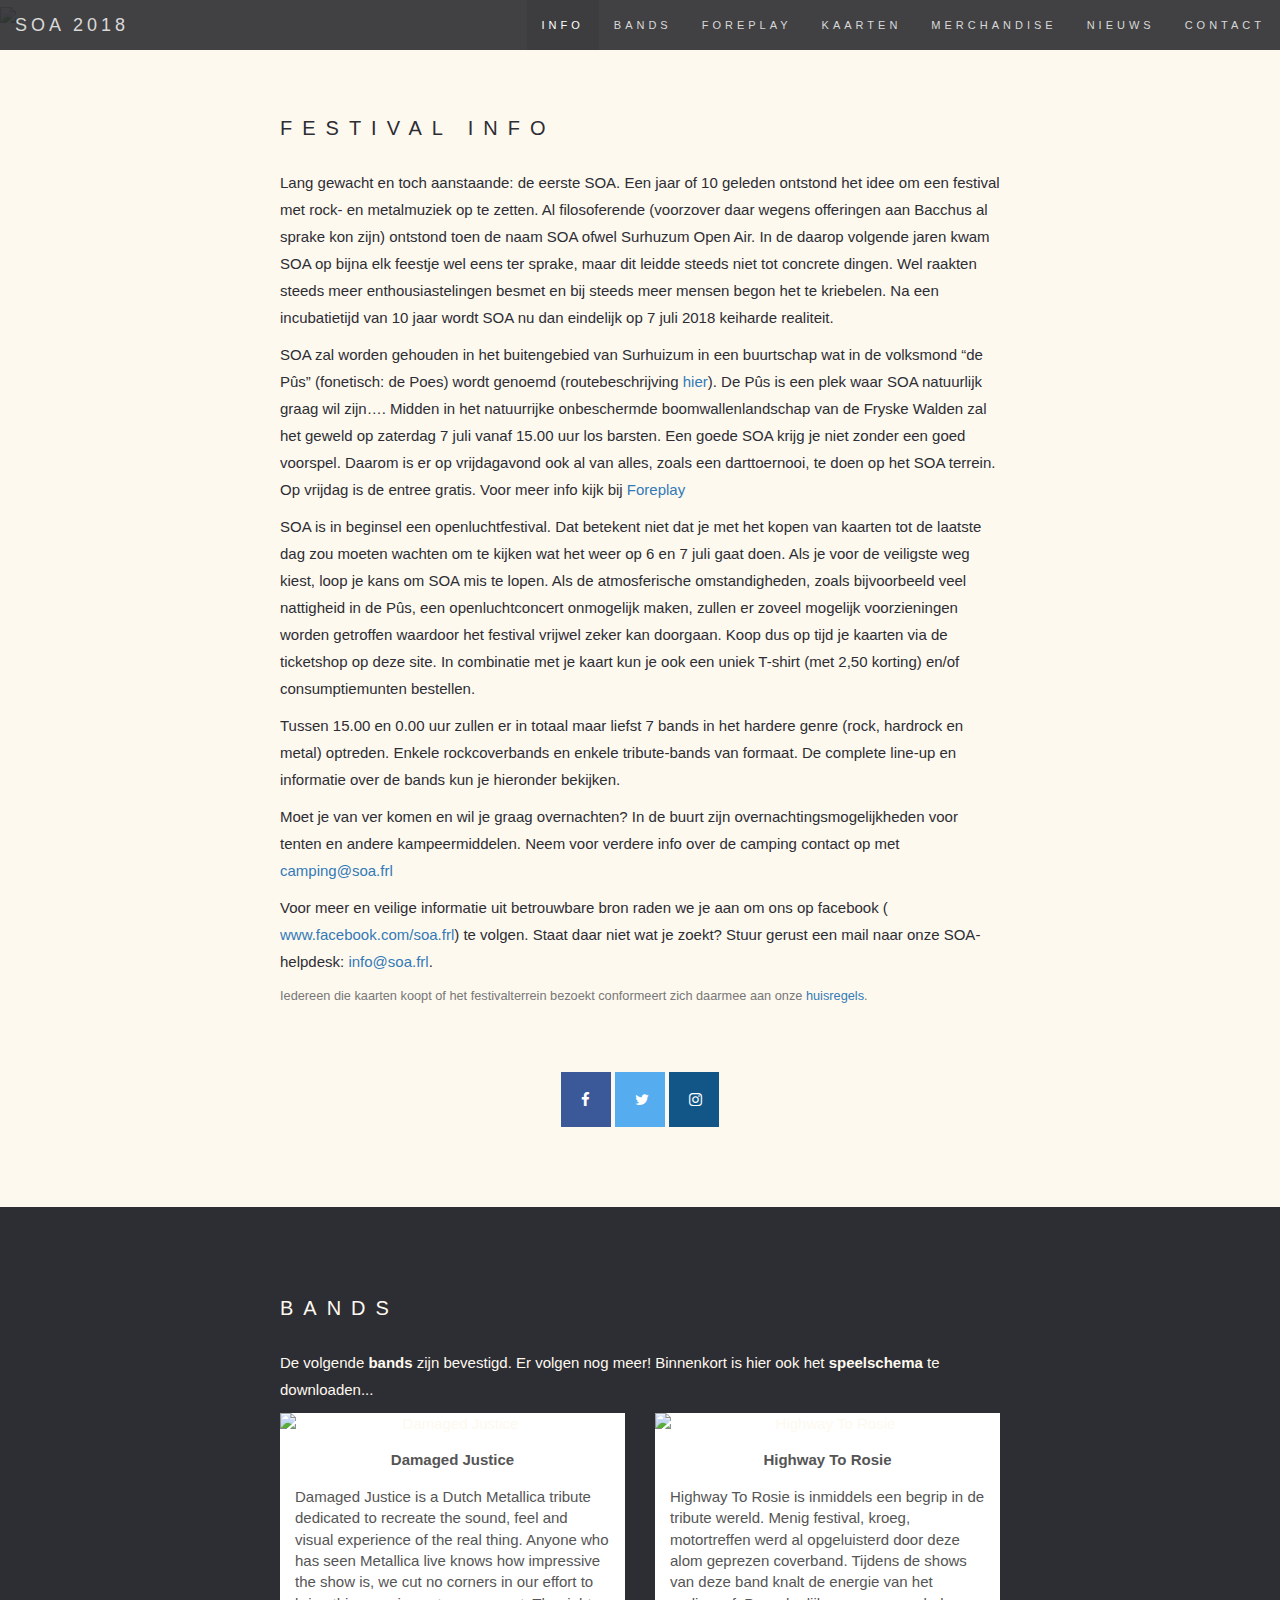
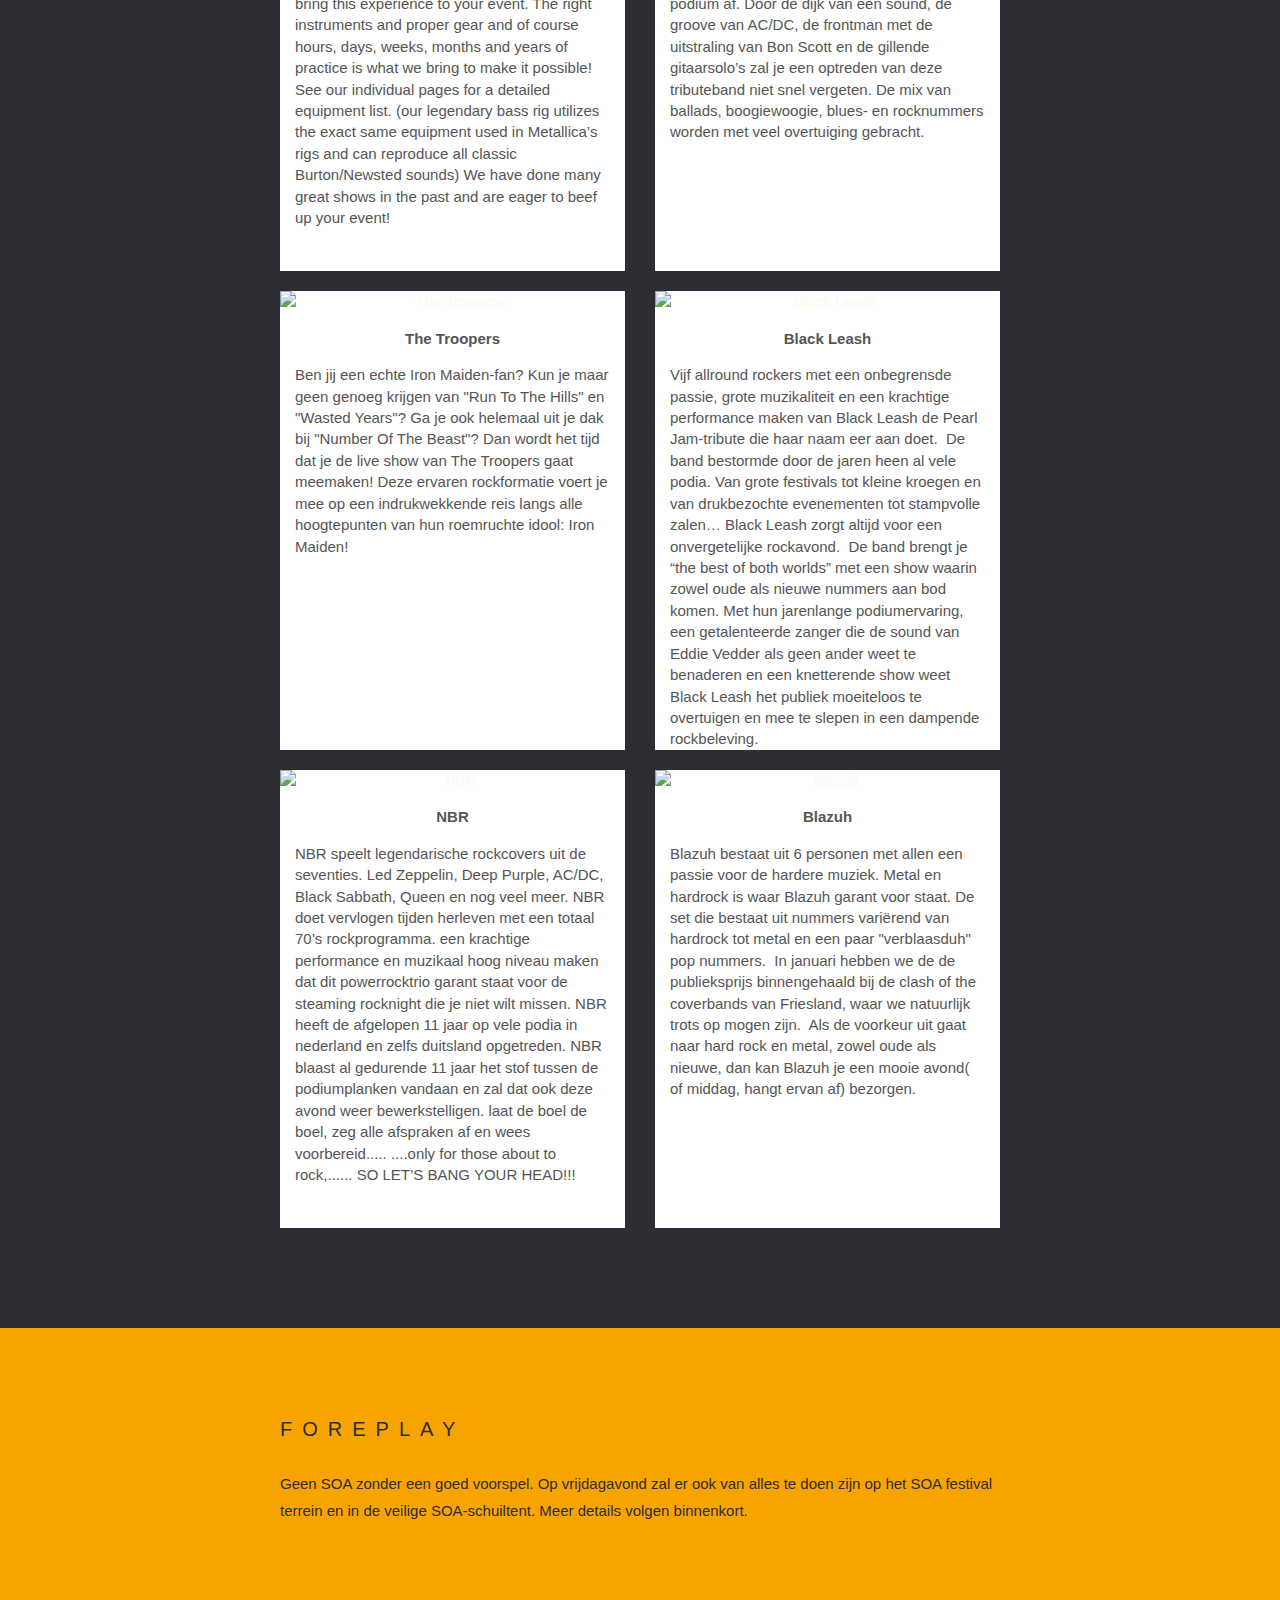
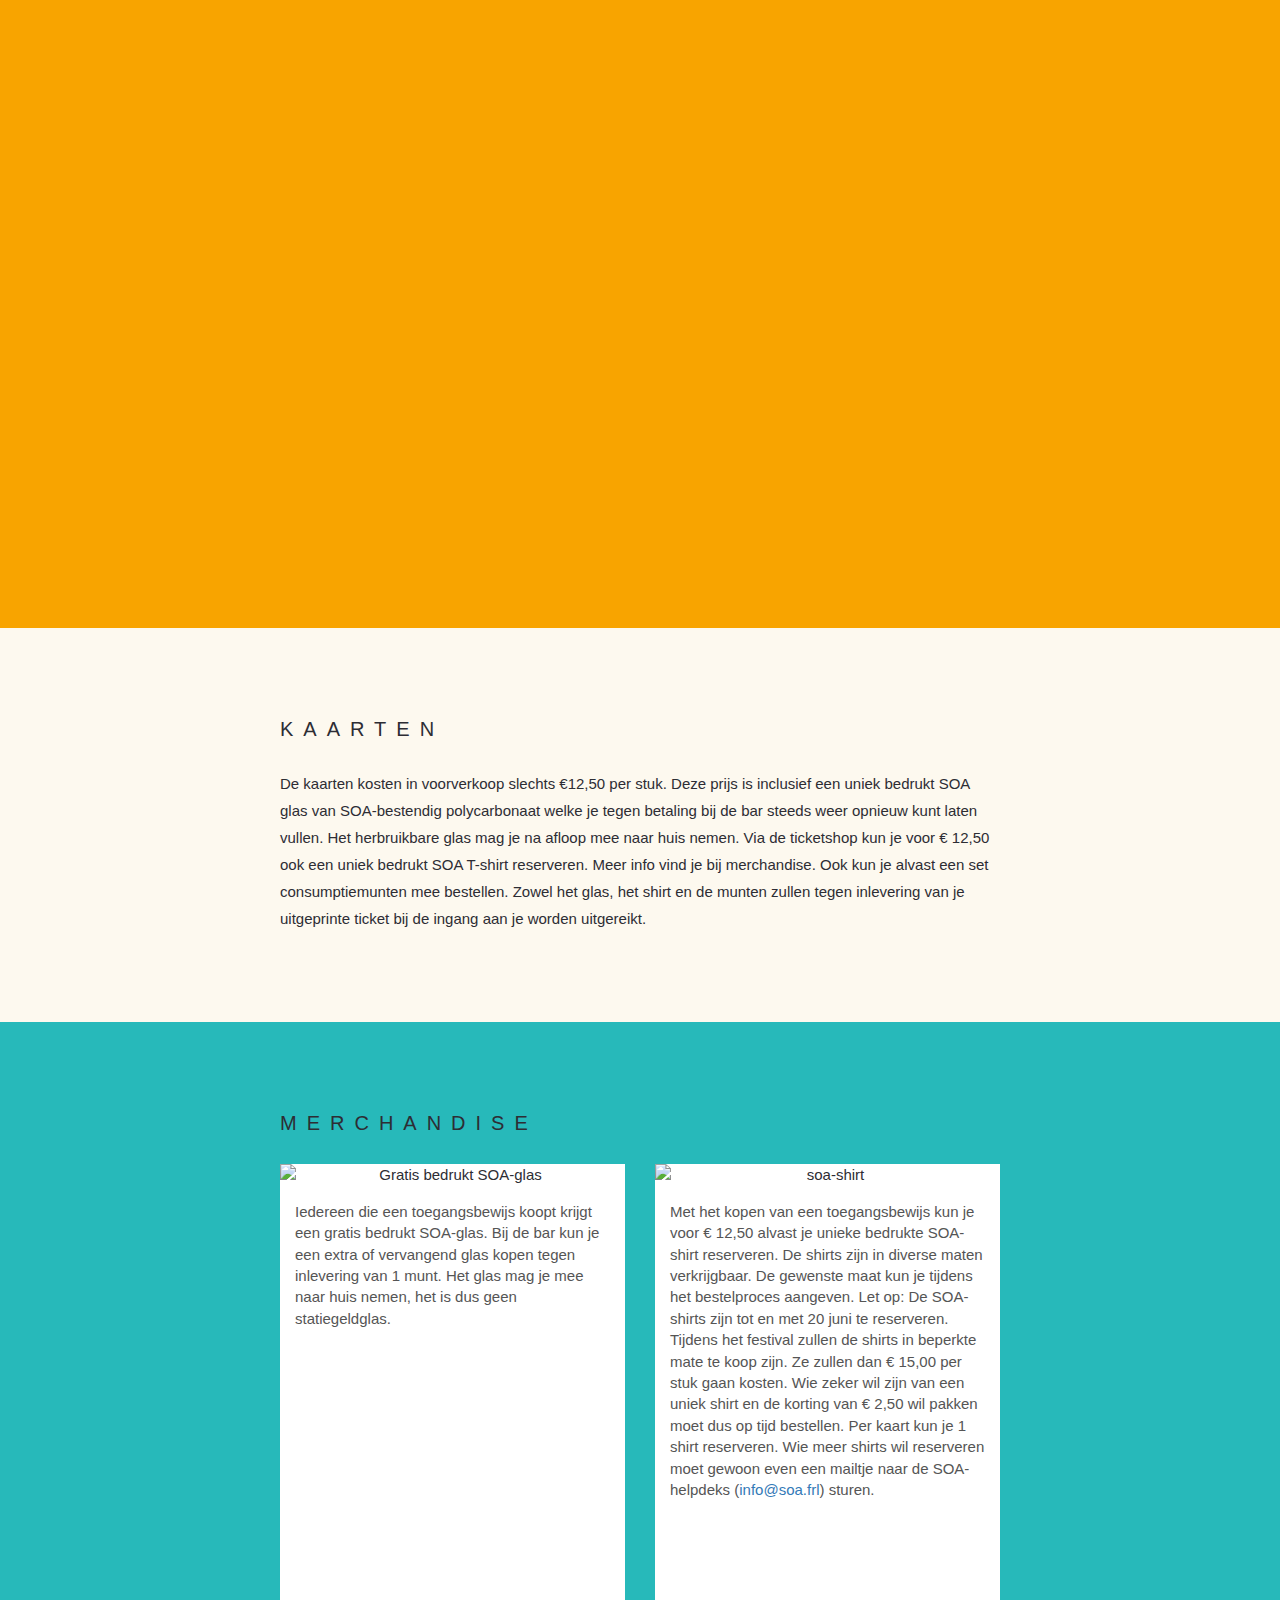
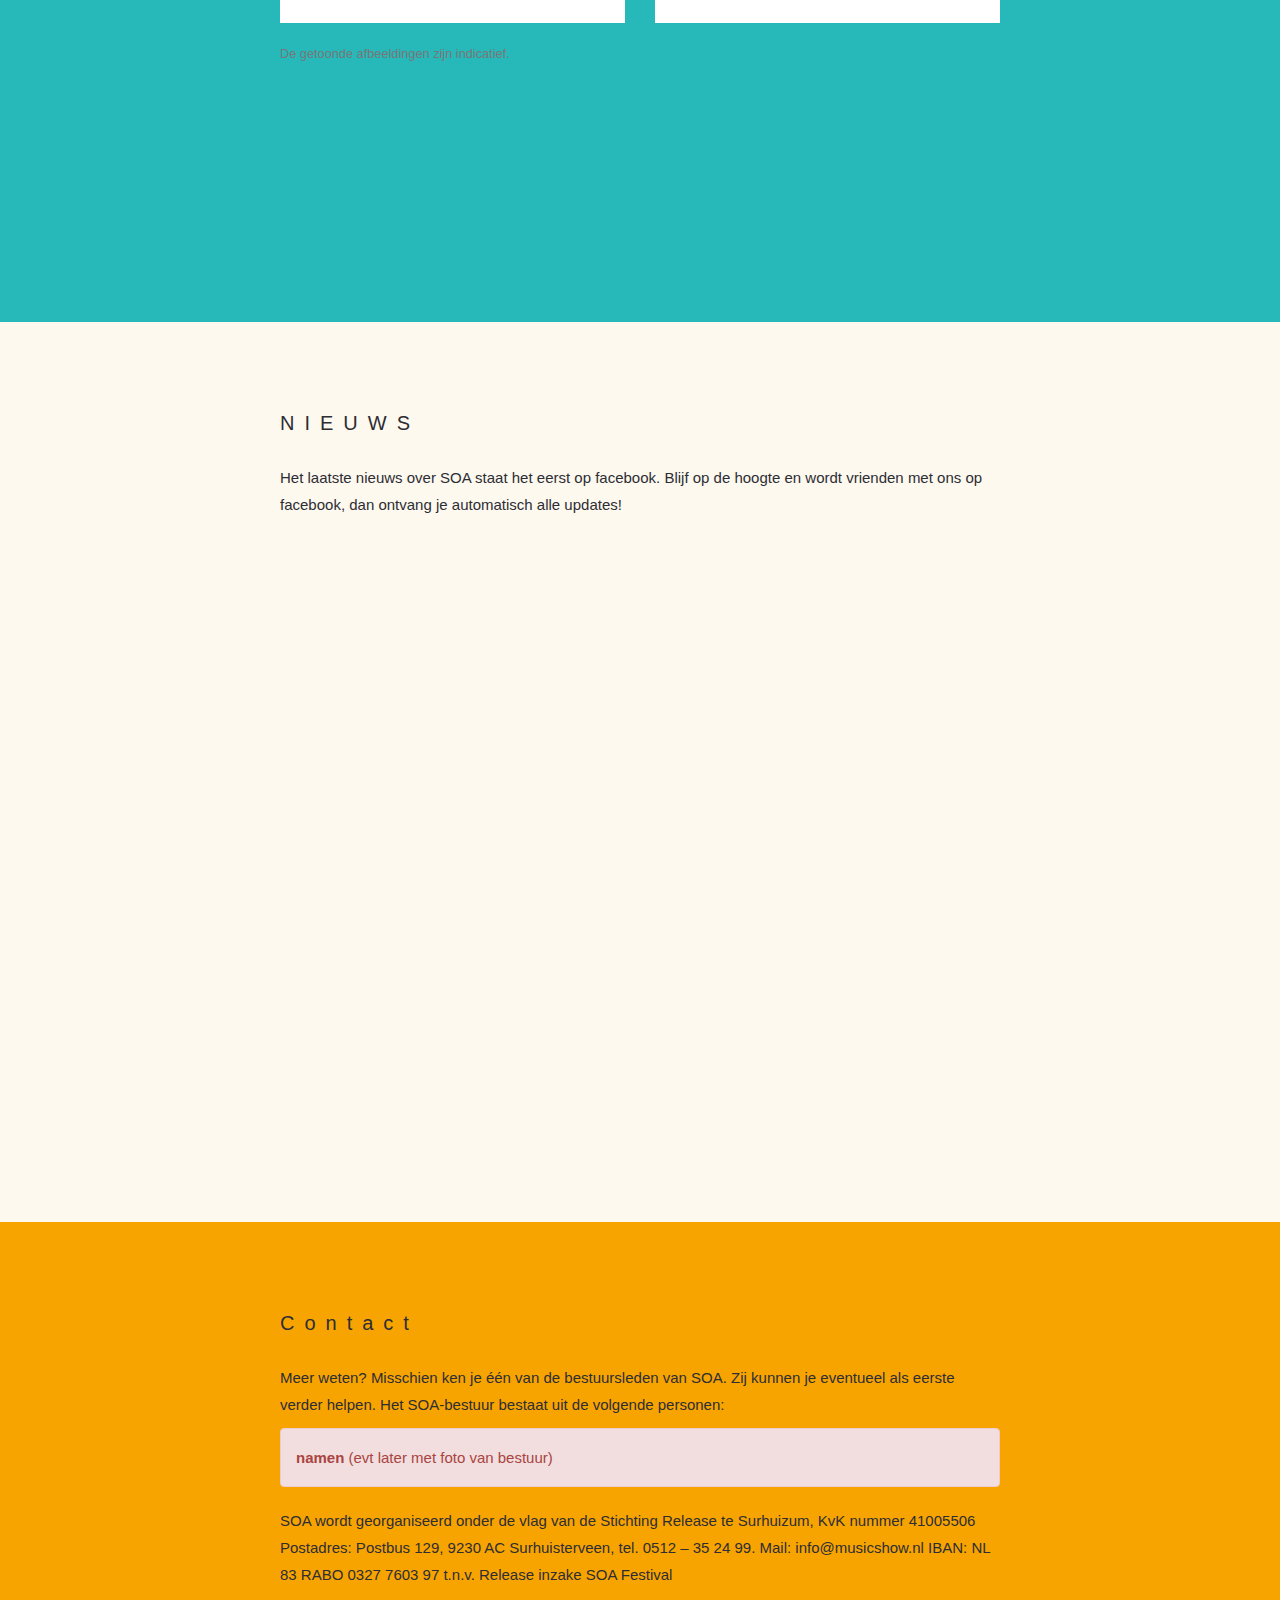
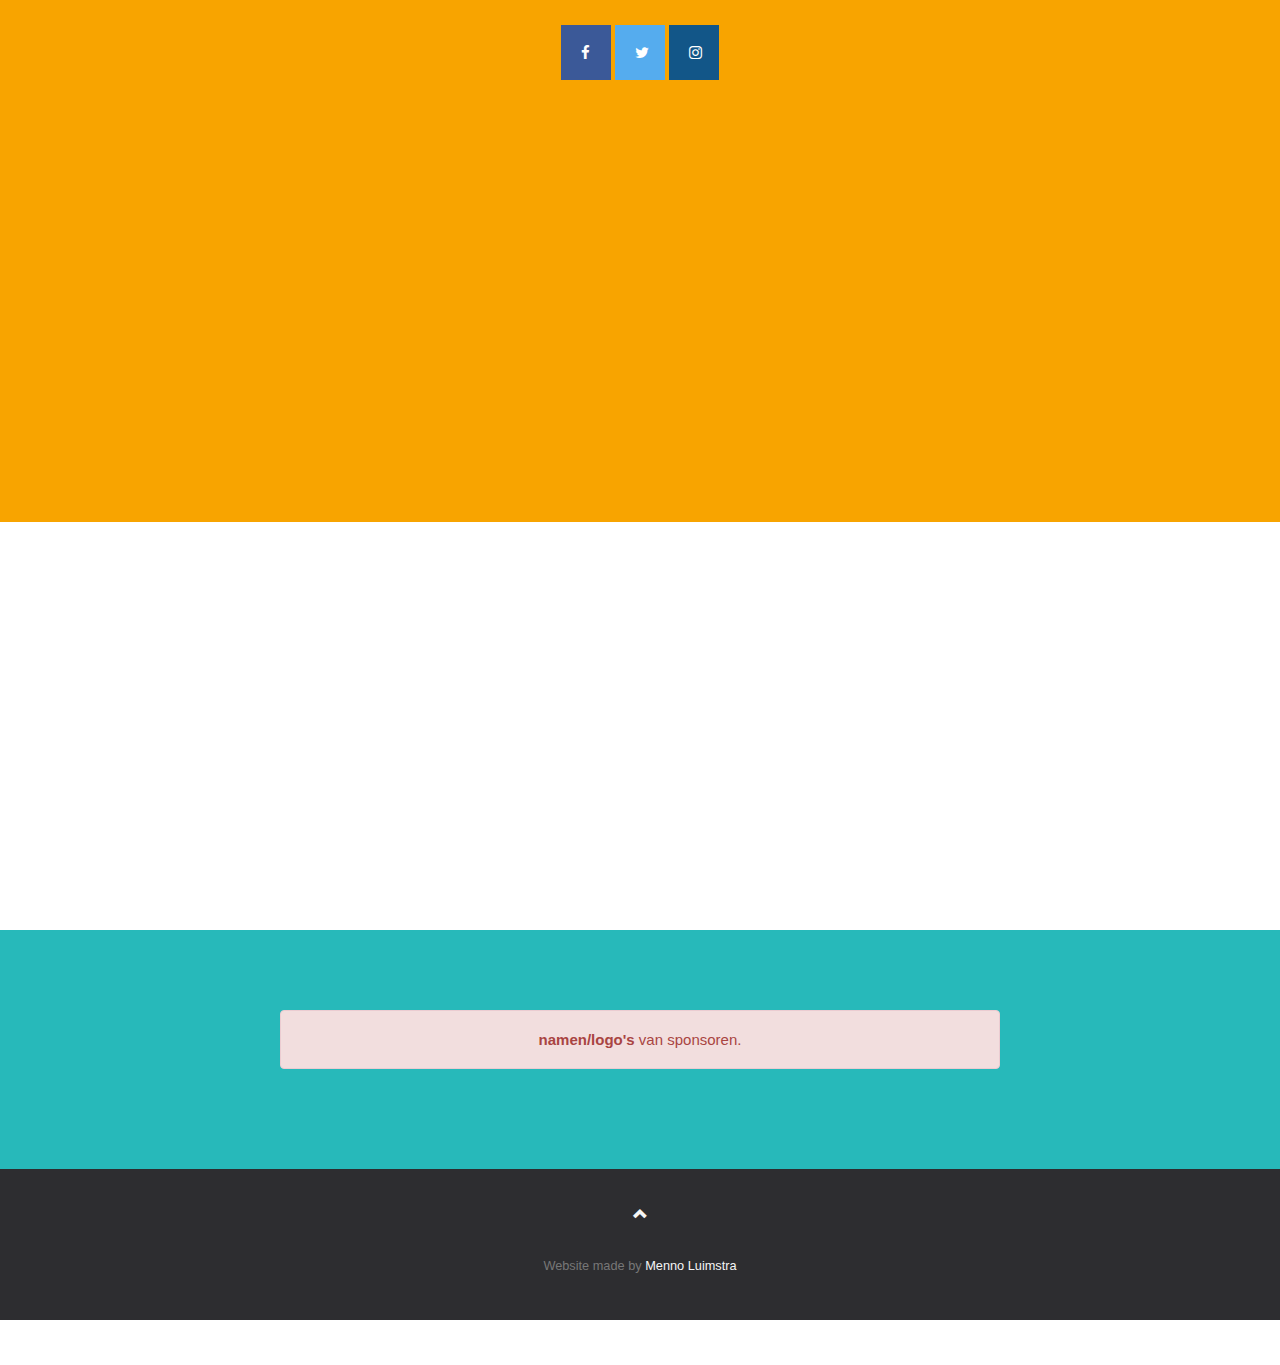
==== commit 55c8cc73: "- textuele aanpassingen - sommige pagina's gevuld zoals merch" ====
--- a/index.html
+++ b/index.html
@@ -96,20 +96,22 @@
             <div class="content-desktop">
                 <p>
                     SOA zal worden gehouden in het buitengebied van Surhuizum in een buurtschap wat in de volksmond “de Pûs” (fonetisch: de Poes)
-                    wordt genoemd (routebeschrijving <a href="#googleMap">hier</a>). De Pûs is een plek waar SOA natuurlijk graag wil zijn…. Midden in het natuurrijke onbeschermde
+                    wordt genoemd (routebeschrijving
+                    <a href="#googleMap">hier</a>). De Pûs is een plek waar SOA natuurlijk graag wil zijn…. Midden in het natuurrijke onbeschermde
                     boomwallenlandschap van de Fryske Walden zal het geweld op zaterdag 7 juli vanaf 15.00 uur los barsten.
+                    Een goede SOA krijg je niet zonder een goed voorspel. Daarom is er op vrijdagavond ook al van alles,
+                    zoals een darttoernooi, te doen op het SOA terrein. Op vrijdag is de entree gratis. Voor meer info kijk
+                    bij
+                    <a href="#foreplay">Foreplay</a>
                 </p>
                 <p>
                     SOA is in beginsel een openluchtfestival. Dat betekent niet dat je met het kopen van kaarten tot de laatste dag zou moeten
-                    wachten om te kijken wat het weer op 7 juli gaat doen. Als je voor de veiligste weg kiest, loop je kans
-                    om SOA mis te lopen. Als de atmosferische omstandigheden, zoals bijvoorbeeld veel nattigheid in de Pûs,
-                    een openluchtconcert onmogelijk maken, zullen er zoveel mogelijk voorzieningen worden getroffen waardoor
-                    het festival vrijwel zeker kan doorgaan. Koop dus op tijd je kaarten via deze site.
-                </p>
-                <p>
-                    De kaarten kosten in voorverkoop slechts €12,50 per stuk. Deze prijs is inclusief een uniek bedrukt SOA glas van SOA-bestendig
-                    polycarbonaat welke je tegen betaling bij de bar steeds weer opnieuw kunt laten vullen. Het herbruikbare
-                    glas mag je na afloop mee naar huis nemen.
+                    wachten om te kijken wat het weer op 6 en 7 juli gaat doen. Als je voor de veiligste weg kiest, loop
+                    je kans om SOA mis te lopen. Als de atmosferische omstandigheden, zoals bijvoorbeeld veel nattigheid
+                    in de Pûs, een openluchtconcert onmogelijk maken, zullen er zoveel mogelijk voorzieningen worden getroffen
+                    waardoor het festival vrijwel zeker kan doorgaan. Koop dus op tijd je kaarten via de ticketshop op deze
+                    site. In combinatie met je kaart kun je ook een uniek T-shirt (met 2,50 korting) en/of consumptiemunten
+                    bestellen.
                 </p>
                 <p>
                     Tussen 15.00 en 0.00 uur zullen er in totaal maar liefst 7 bands in het hardere genre (rock, hardrock en metal) optreden.
@@ -118,12 +120,14 @@
                 </p>
                 <p>
                     Moet je van ver komen en wil je graag overnachten? In de buurt zijn overnachtingsmogelijkheden voor tenten en andere kampeermiddelen.
-                    Neem voor verdere info over de camping contact op met dit emailadres. (link plaatsen)
+                    Neem voor verdere info over de camping contact op met
+                    <a href="mailto:camping@soa.frl">camping@soa.frl</a>
                 </p>
                 <p>
                     Voor meer en veilige informatie uit betrouwbare bron raden we je aan om ons op facebook (
                     <a href="http://www.facebook.com/soa.frl">www.facebook.com/soa.frl</a>) te volgen. Staat daar niet wat je zoekt? Stuur gerust een mail naar onze
-                    SOA-helpdesk.
+                    SOA-helpdesk:
+                    <a href="mailto:info@soa.frl">info@soa.frl</a>.
                 </p>
 
                 <p class="text-muted small">
@@ -249,12 +253,12 @@
         </div>
     </div>
 
-    <!-- Container KAARTEN -->
     <div id="foreplay" class="bg-2 fullscreen">
         <div class="container article-size">
             <h3>FOREPLAY</h3>
             <p>
-
+                Geen SOA zonder een goed voorspel. Op vrijdagavond zal er ook van alles te doen zijn op het SOA festival terrein en in de
+                veilige SOA-schuiltent. Meer details volgen binnenkort.
             </p>
 
         </div>
@@ -269,7 +273,10 @@
             <p>
                 De kaarten kosten in voorverkoop slechts €12,50 per stuk. Deze prijs is inclusief een uniek bedrukt SOA glas van SOA-bestendig
                 polycarbonaat welke je tegen betaling bij de bar steeds weer opnieuw kunt laten vullen. Het herbruikbare
-                glas mag je na afloop mee naar huis nemen.
+                glas mag je na afloop mee naar huis nemen. Via de ticketshop kun je voor € 12,50 ook een uniek bedrukt SOA
+                T-shirt reserveren. Meer info vind je bij merchandise. Ook kun je alvast een set consumptiemunten mee bestellen.
+                Zowel het glas, het shirt en de munten zullen tegen inlevering van je uitgeprinte ticket bij de ingang aan
+                je worden uitgereikt.
             </p>
             <div id="shop-frame" data-url="https://shop.eventix.io/a36beb30-1df0-11e8-b162-1f6e95e7af7b" style="margin:0 auto;" class="article-size">
             </div>
@@ -282,6 +289,33 @@
         <div class="container article-size">
             <h3>MERCHANDISE</h3>
             <p>
+
+                <div class="row text-center">
+                    <div class="col-md-6">
+                        <div class="thumbnail" id="GratisGlas">
+                            <img src="img/merch/soaglas.png" alt="Gratis bedrukt SOA-glas">
+                            <p class="bandtext text-left">Iedereen die een toegangsbewijs koopt krijgt een gratis bedrukt SOA-glas. Bij
+                                de bar kun je een extra of vervangend glas kopen tegen inlevering van 1 munt. Het glas mag je mee naar huis
+                                nemen, het is dus geen statiegeldglas.
+                            </p>
+                        </div>
+                    </div>
+                    <div class="col-md-6">
+                        <div class="thumbnail" id="SoaShirt">
+                            <img src="img/merch/hoody.png" alt="soa-shirt">
+                            <p class="bandtext text-left">Met het kopen van een toegangsbewijs kun je voor € 12,50 alvast je unieke bedrukte SOA-shirt reserveren. De shirts zijn in diverse maten verkrijgbaar.
+                                De gewenste maat kun je tijdens het bestelproces aangeven. Let op: De SOA-shirts zijn tot en met 20 juni
+                                te reserveren. Tijdens het festival zullen de shirts in beperkte mate te koop zijn. Ze zullen dan € 15,00
+                                per stuk gaan kosten. Wie zeker wil zijn van een uniek shirt en de korting van € 2,50 wil pakken moet dus
+                                op tijd bestellen. Per kaart kun je 1 shirt reserveren. Wie meer shirts wil reserveren moet gewoon even een
+                                mailtje naar de SOA-helpdeks (<a href="mailto:info@soa.frl">info@soa.frl</a>) sturen.
+                            </p>
+                        </div>
+                    </div>
+                </div>
+                <p class="text-muted small">
+                    De getoonde afbeeldingen zijn indicatief.
+                </p>
             </p>
         </div>
     </div>
--- a/css/main.css
+++ b/css/main.css
@@ -185,6 +185,18 @@
     margin-top: 15px;
     color: #555;
 }
+
+.thumbnail-merch {
+    padding: 0 0 15px 0;
+    border: none;
+    border-radius: 0;
+}
+
+.thumbnail-merch p {
+    margin-top: 15px;
+    color: #555;
+}
+
 
 .bandtext {
     margin: 15px;
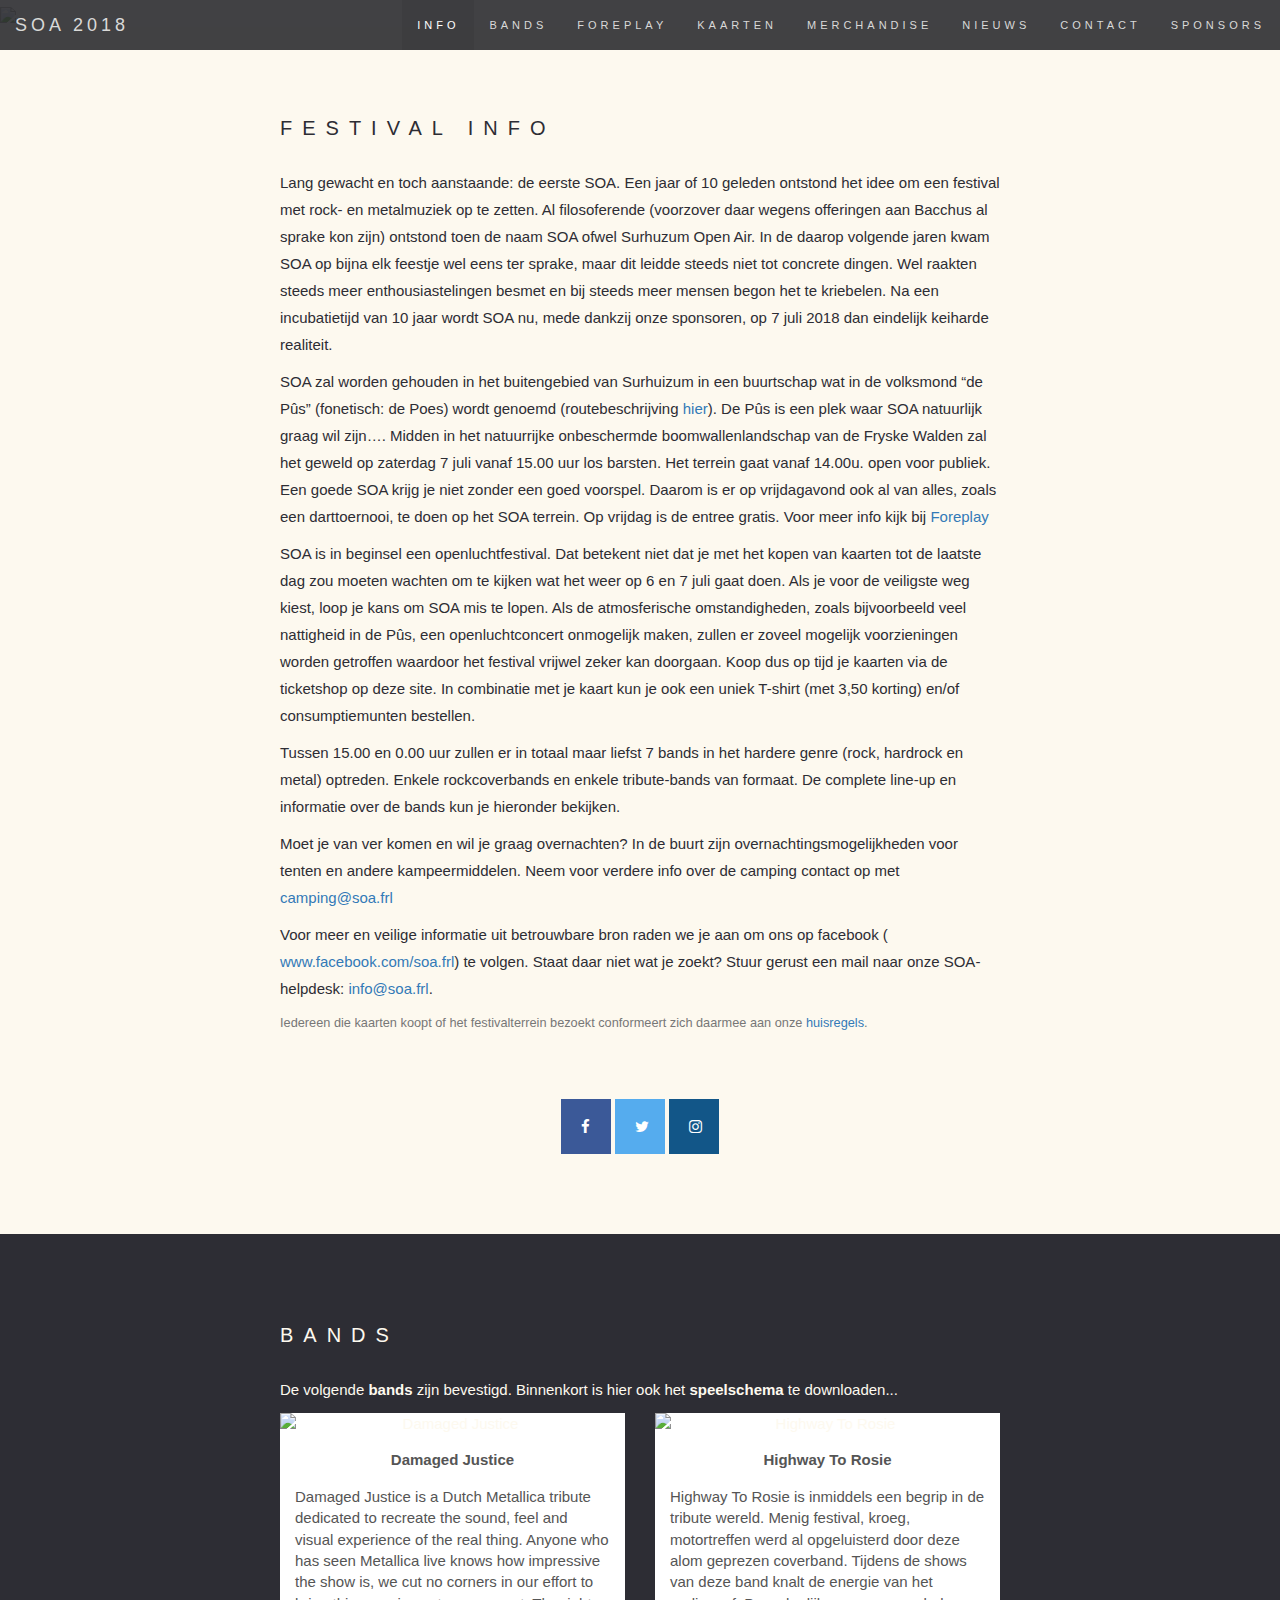
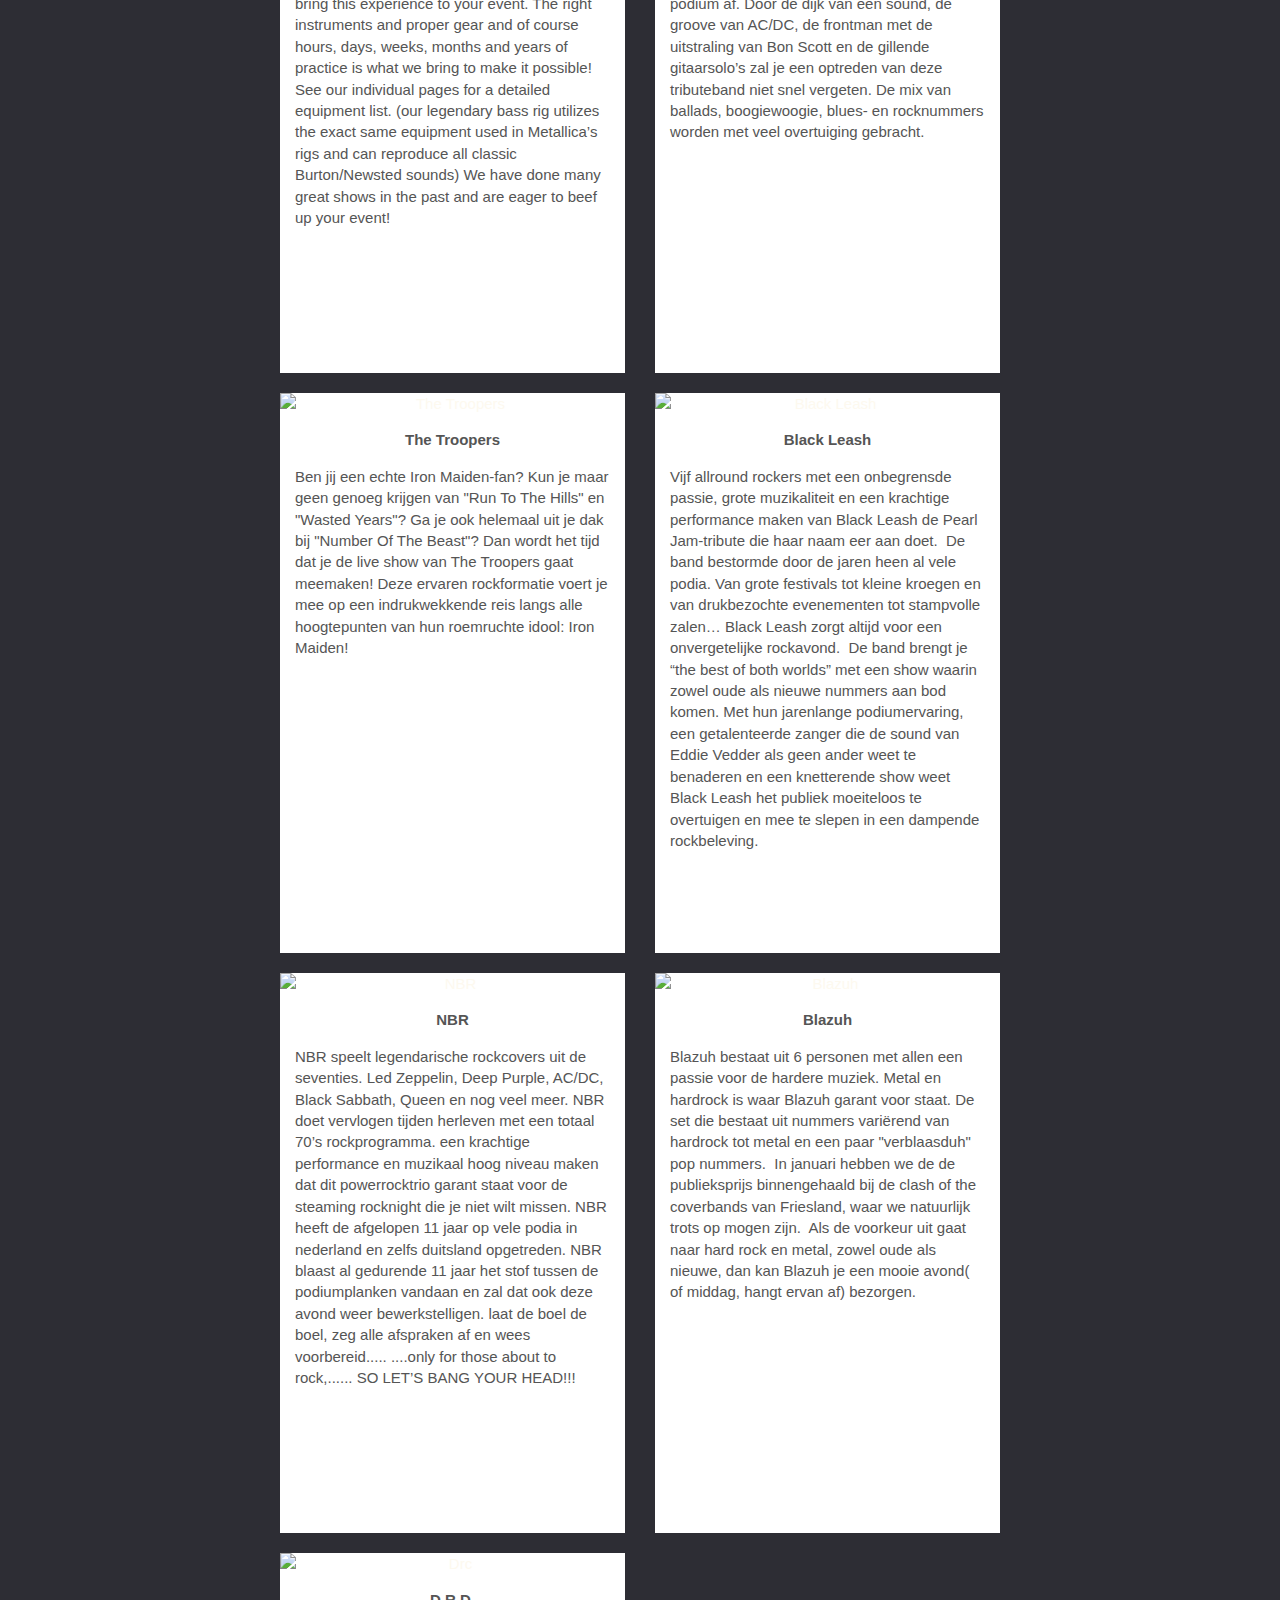
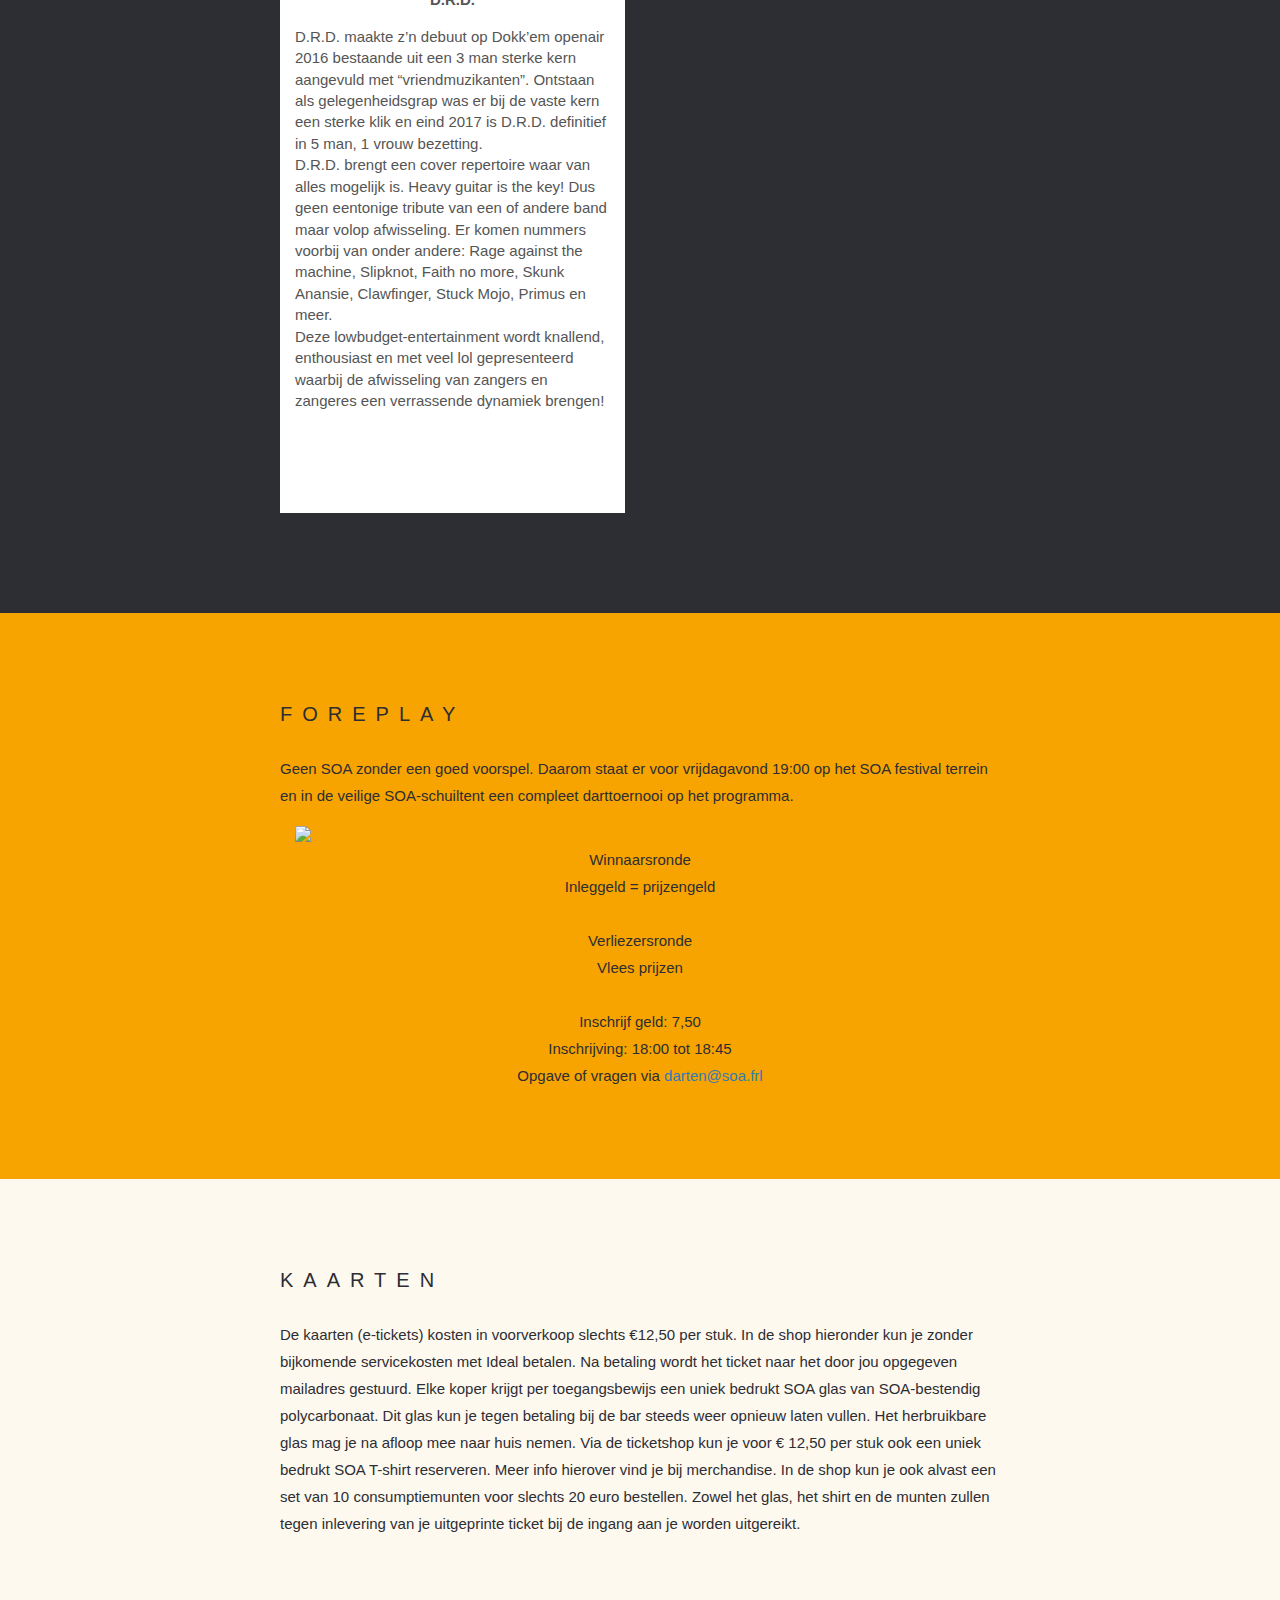
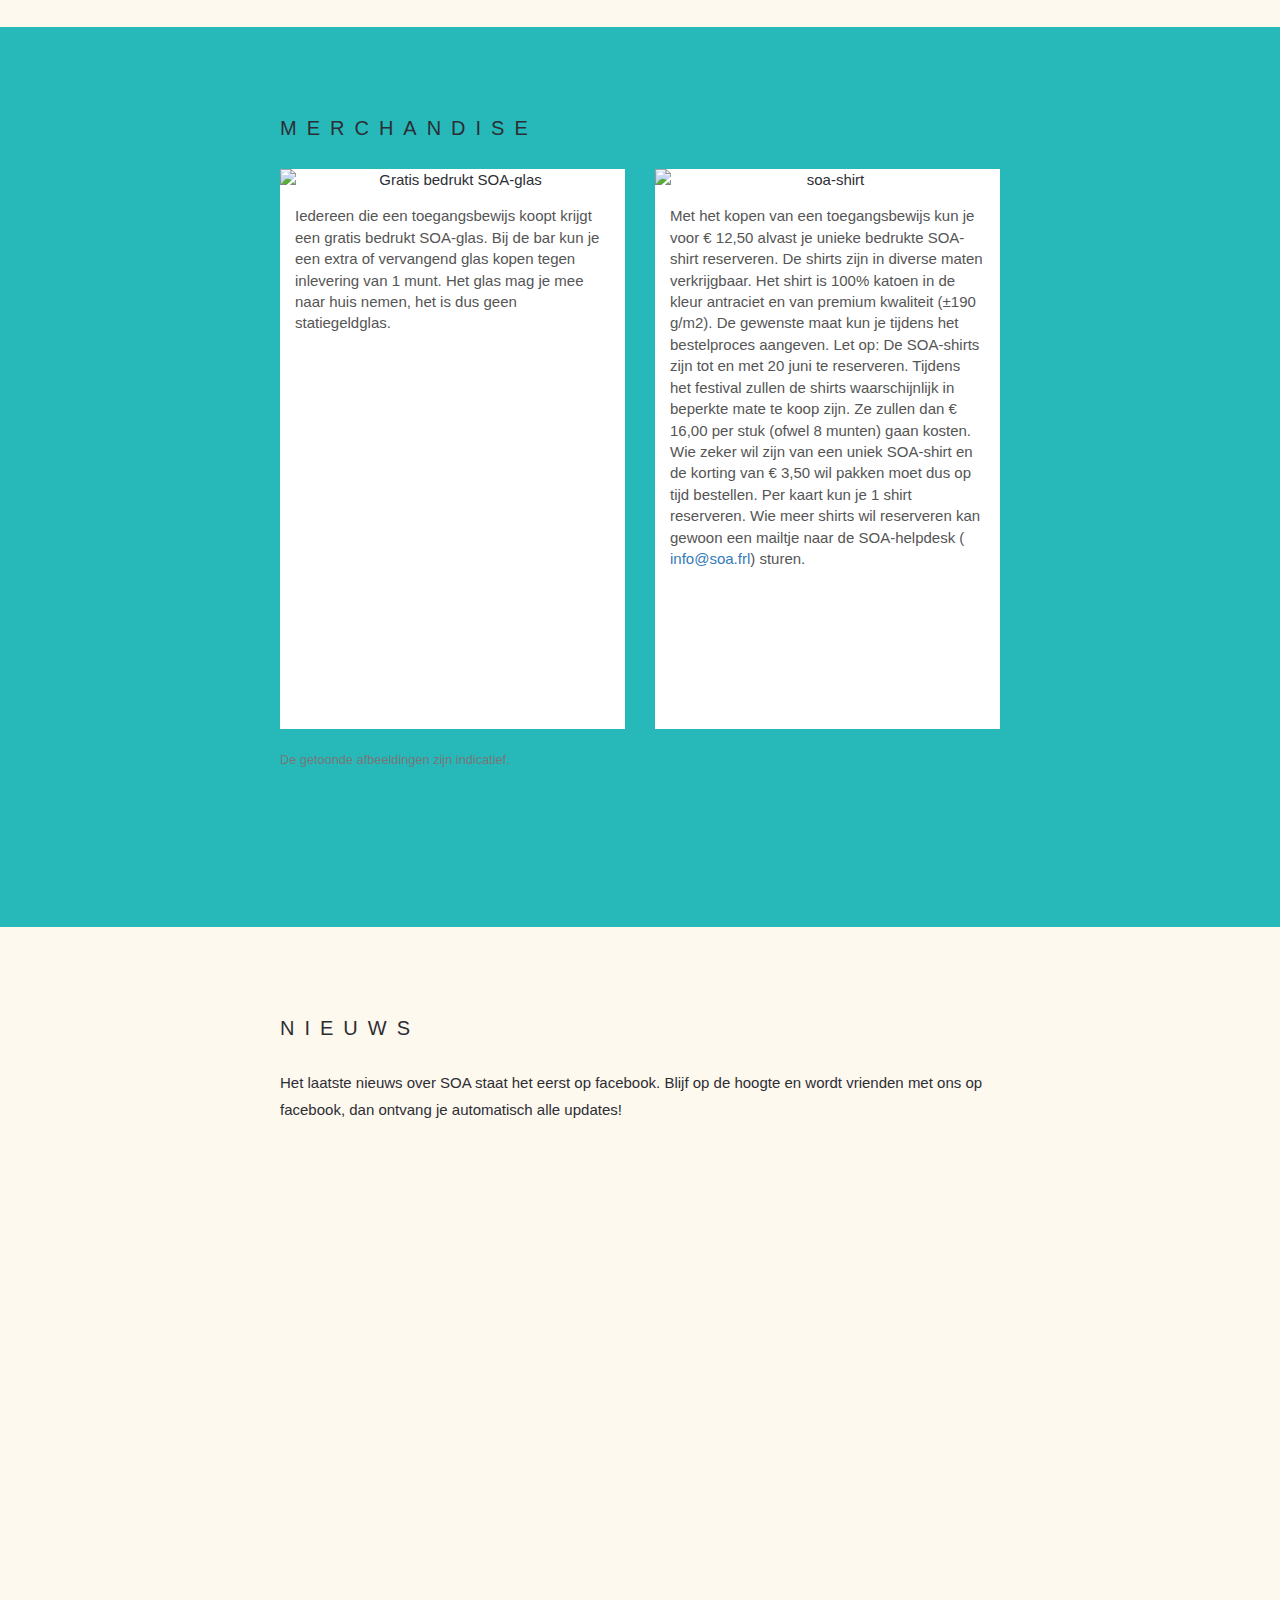
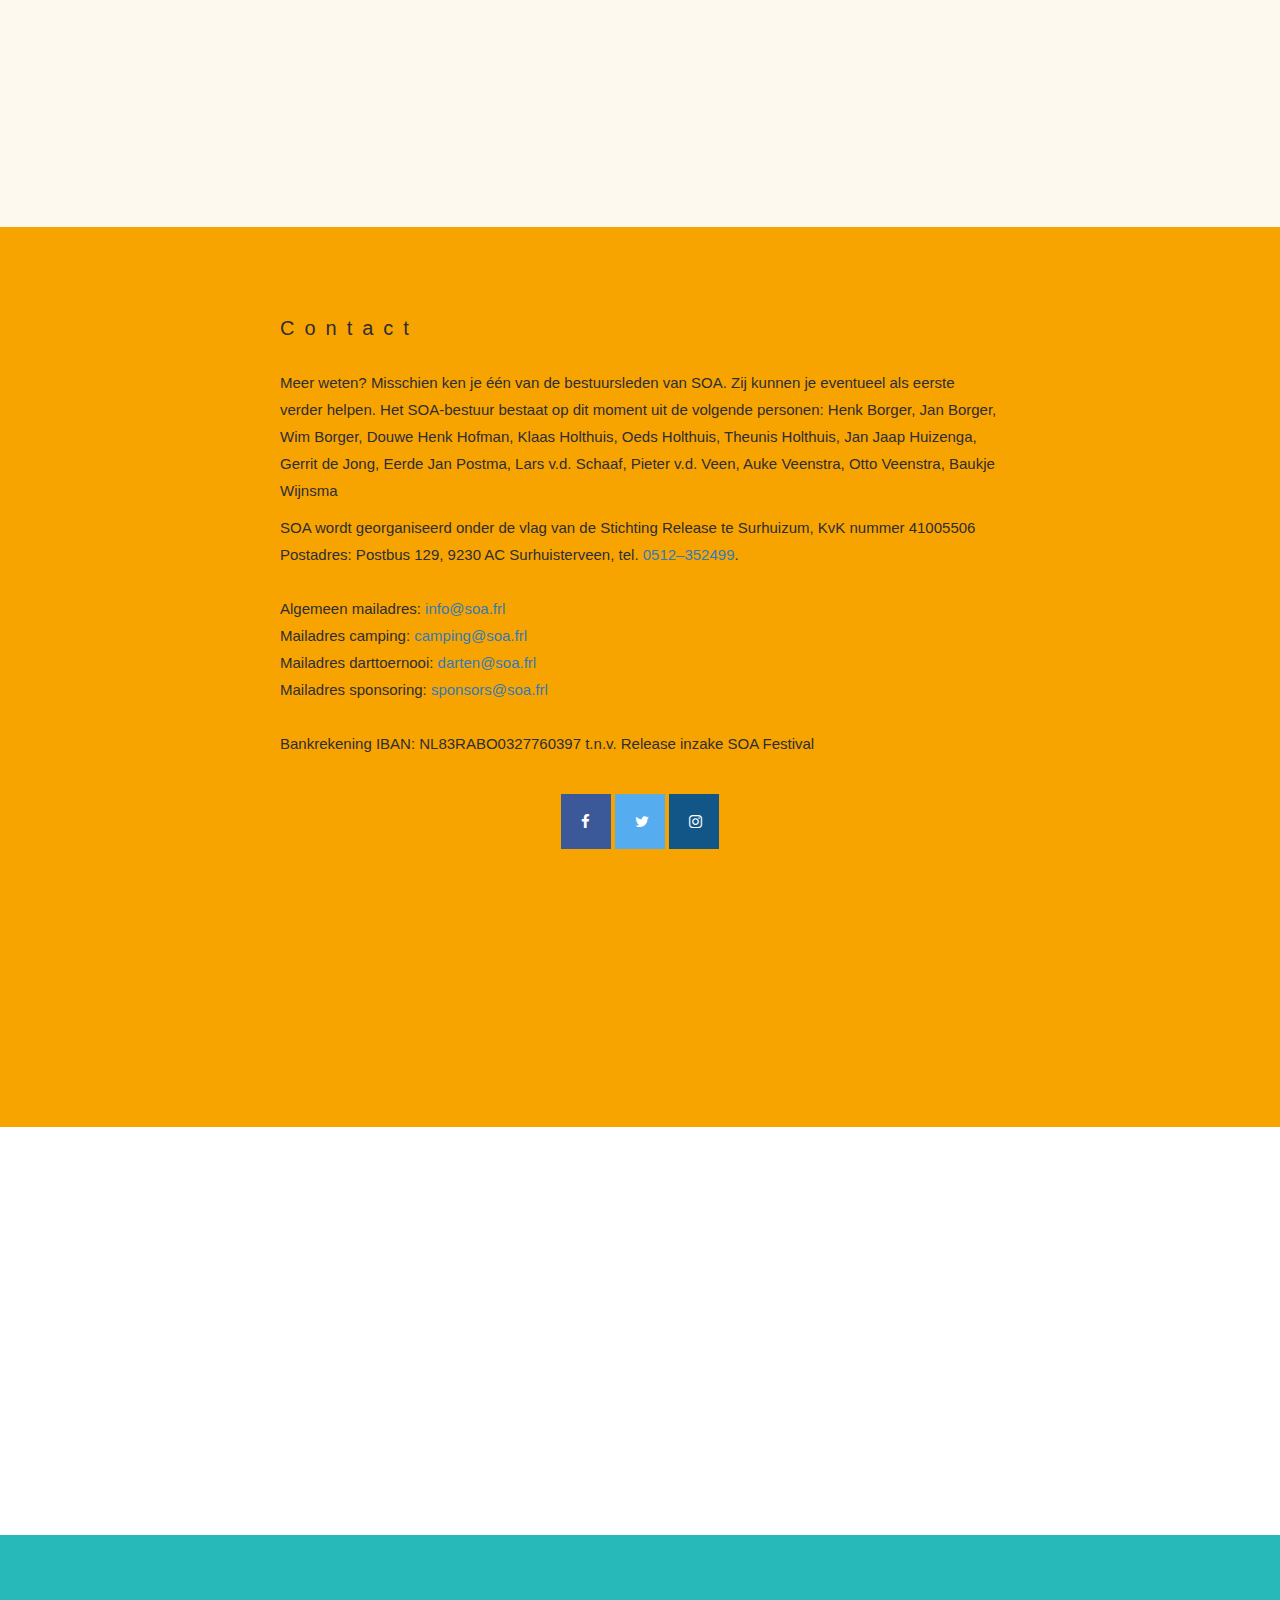
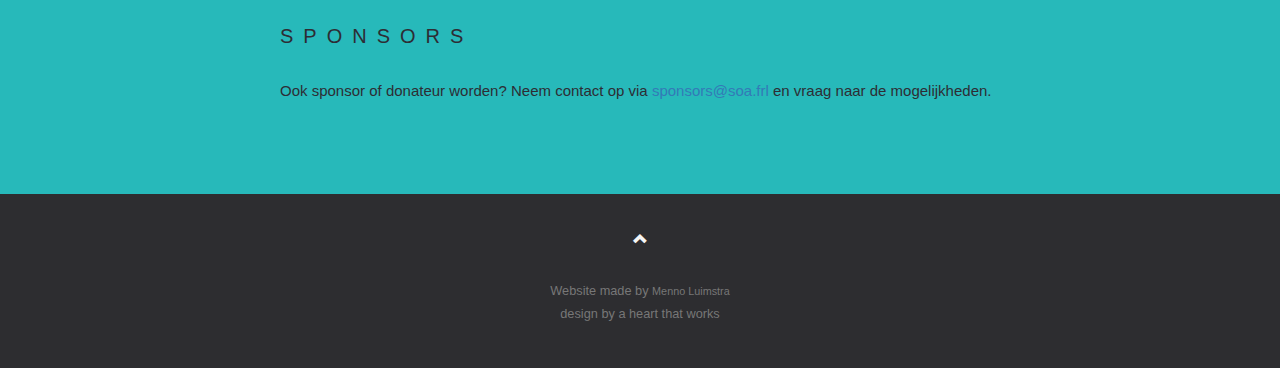
==== commit 12581fd7: "Fixed nav bar for huisregels & festivalinfo Updated text & images Updated description" ====
--- a/index.html
+++ b/index.html
@@ -5,6 +5,9 @@
     <title>SOA 2018</title>
     <meta charset="utf-8">
     <meta name="viewport" content="width=device-width, initial-scale=1">
+    <meta name="keywords" content="SOA, festival, 2018, surhuizum, augustinusga, metallica, ac/dc, iron maiden, pearl jam, Surhuzum open air, Surhuizum open air">
+    <meta name="description" content="SOA 2018 - Surhuzum open air">
+    <meta name="author" content="Menno Luimstra">
     <link rel="stylesheet" href="https://maxcdn.bootstrapcdn.com/bootstrap/3.3.7/css/bootstrap.min.css">
     <script src="https://ajax.googleapis.com/ajax/libs/jquery/3.2.1/jquery.min.js"></script>
     <script src="https://maxcdn.bootstrapcdn.com/bootstrap/3.3.7/js/bootstrap.min.js"></script>
@@ -46,6 +49,9 @@
                     <li>
                         <a href="#contact">CONTACT</a>
                     </li>
+                    <li>
+                        <a href="#sponsors">SPONSORS</a>
+                    </li>
                 </ul>
             </div>
         </div>
@@ -56,8 +62,8 @@
         <div class="carousel-inner" role="listbox">
             <div class="item active">
                 <picture>
-                    <source srcset="img/banner/Logo-main5.png" media="(min-width: 800px)" />
-                    <img src="img/banner/Logo-small5.png" />
+                    <source srcset="img/banner/Logo-main7.jpeg" media="(min-width: 800px)" />
+                    <img src="img/banner/Logo-small7.png" />
                 </picture>
             </div>
             <div class="item">
@@ -78,8 +84,8 @@
                 op te zetten. Al filosoferende (voorzover daar wegens offeringen aan Bacchus al sprake kon zijn) ontstond
                 toen de naam SOA ofwel Surhuzum Open Air. In de daarop volgende jaren kwam SOA op bijna elk feestje wel eens
                 ter sprake, maar dit leidde steeds niet tot concrete dingen. Wel raakten steeds meer enthousiastelingen besmet
-                en bij steeds meer mensen begon het te kriebelen. Na een incubatietijd van 10 jaar wordt SOA nu dan eindelijk
-                op 7 juli 2018 keiharde realiteit.
+                en bij steeds meer mensen begon het te kriebelen. Na een incubatietijd van 10 jaar wordt SOA nu, mede dankzij
+                onze sponsoren, op 7 juli 2018 dan eindelijk keiharde realiteit.
             </p>
             <div class="content-mobile text-center">
                 <a href="festivalinfo.html">Lees verder...</a>
@@ -99,7 +105,8 @@
                     wordt genoemd (routebeschrijving
                     <a href="#googleMap">hier</a>). De Pûs is een plek waar SOA natuurlijk graag wil zijn…. Midden in het natuurrijke onbeschermde
                     boomwallenlandschap van de Fryske Walden zal het geweld op zaterdag 7 juli vanaf 15.00 uur los barsten.
-                    Een goede SOA krijg je niet zonder een goed voorspel. Daarom is er op vrijdagavond ook al van alles,
+                    Het terrein gaat vanaf 14.00u. open voor publiek.
+                    <br/> Een goede SOA krijg je niet zonder een goed voorspel. Daarom is er op vrijdagavond ook al van alles,
                     zoals een darttoernooi, te doen op het SOA terrein. Op vrijdag is de entree gratis. Voor meer info kijk
                     bij
                     <a href="#foreplay">Foreplay</a>
@@ -110,7 +117,7 @@
                     je kans om SOA mis te lopen. Als de atmosferische omstandigheden, zoals bijvoorbeeld veel nattigheid
                     in de Pûs, een openluchtconcert onmogelijk maken, zullen er zoveel mogelijk voorzieningen worden getroffen
                     waardoor het festival vrijwel zeker kan doorgaan. Koop dus op tijd je kaarten via de ticketshop op deze
-                    site. In combinatie met je kaart kun je ook een uniek T-shirt (met 2,50 korting) en/of consumptiemunten
+                    site. In combinatie met je kaart kun je ook een uniek T-shirt (met 3,50 korting) en/of consumptiemunten
                     bestellen.
                 </p>
                 <p>
@@ -140,7 +147,6 @@
                     <a href="https://www.facebook.com/soa.frl" class="fa fa-facebook"></a>
                     <a href="https://twitter.com/soafrl" class="fa fa-twitter"></a>
                     <a href="https://www.instagram.com/soafrl/" class="fa fa-instagram"></a>
-                    <!-- <a href="mailto:info@soa.frl" class="fa fa-envelope"></a> -->
                 </div>
             </div>
         </div>
@@ -151,7 +157,7 @@
         <div class="container article-size">
             <h3>BANDS</h3>
             <p>De volgende
-                <strong>bands</strong> zijn bevestigd. Er volgen nog meer! Binnenkort is hier ook het
+                <strong>bands</strong> zijn bevestigd. Binnenkort is hier ook het
                 <strong>speelschema</strong> te downloaden...</p>
 
             <div class="row text-center">
@@ -234,7 +240,7 @@
                 </div>
                 <div class="col-md-6">
                     <div class="thumbnail" id="Blazuh">
-                        <img src="img/bands/blazuh.jpg" alt="Blazuh">
+                        <img src="img/bands/blazuh.jpeg" alt="Blazuh">
                         <p>
                             <strong>Blazuh</strong>
                         </p>
@@ -247,36 +253,66 @@
                         </p>
                     </div>
                 </div>
-            </div>
-
-
-        </div>
-    </div>
-
-    <div id="foreplay" class="bg-2 fullscreen">
+                <div class="col-md-6">
+                    <div class="thumbnail" id="Drd">
+                        <img src="img/bands/drd.jpeg" alt="Drc">
+                        <p>
+                            <strong>D.R.D.</strong>
+                        </p>
+                        <p class="bandtext text-left">D.R.D. maakte z’n debuut op Dokk’em openair 2016 bestaande uit een 3 man sterke kern aangevuld 
+                            met “vriendmuzikanten”. Ontstaan als gelegenheidsgrap was er bij de vaste kern een sterke klik en eind 2017 is D.R.D. 
+                            definitief in 5 man, 1 vrouw bezetting. <br/>
+                            D.R.D. brengt een cover repertoire waar van alles mogelijk is. Heavy guitar is the key! Dus geen eentonige tribute van 
+                            een of andere band maar volop afwisseling. Er komen nummers voorbij van onder andere: Rage against the machine, Slipknot, 
+                            Faith no more, Skunk Anansie, Clawfinger, Stuck Mojo, Primus en meer. <br/>
+                            Deze lowbudget-entertainment  wordt knallend, enthousiast en met veel lol gepresenteerd waarbij de afwisseling van zangers 
+                            en zangeres een verrassende dynamiek brengen! 
+                        </p>
+                    </div>
+                </div>
+            </div>
+        </div>
+    </div>
+
+    <div id="foreplay" class="bg-2">
         <div class="container article-size">
             <h3>FOREPLAY</h3>
             <p>
-                Geen SOA zonder een goed voorspel. Op vrijdagavond zal er ook van alles te doen zijn op het SOA festival terrein en in de
-                veilige SOA-schuiltent. Meer details volgen binnenkort.
-            </p>
-
-        </div>
-    </div>
-
-    <!-- <div id="googleMap" style="width:100%;height:400px"></div> -->
+                Geen SOA zonder een goed voorspel. Daarom staat er voor vrijdagavond 19:00 op het 
+                SOA festival terrein en in de veilige SOA-schuiltent een compleet darttoernooi
+                op het programma.
+            </p>
+            <div class="col-md-12" style="width:100%;">
+                <picture>
+                    <source srcset="img/foreplay/Foreplay_logo.png" media="(min-width: 800px)" />
+                    <img src="img/foreplay/Foreplay_logo-small.png" />
+                </picture>
+                <p class="text-center">
+                    Winnaarsronde<br/>
+                    Inleggeld = prijzengeld<br/><br/>
+                    Verliezersronde<br/>
+                    Vlees prijzen<br/><br/>
+                    Inschrijf geld: 7,50<br/>
+                    Inschrijving: 18:00 tot 18:45<br/>
+                    Opgave of vragen via <a href="mailto:darten@soa.frl">darten@soa.frl</a>
+                </p>
+            </div>
+        </div>
+    </div>
 
     <!-- Container KAARTEN -->
     <div id="kaarten" class="bg-1">
         <div class="container article-size">
             <h3>KAARTEN</h3>
             <p>
-                De kaarten kosten in voorverkoop slechts €12,50 per stuk. Deze prijs is inclusief een uniek bedrukt SOA glas van SOA-bestendig
-                polycarbonaat welke je tegen betaling bij de bar steeds weer opnieuw kunt laten vullen. Het herbruikbare
-                glas mag je na afloop mee naar huis nemen. Via de ticketshop kun je voor € 12,50 ook een uniek bedrukt SOA
-                T-shirt reserveren. Meer info vind je bij merchandise. Ook kun je alvast een set consumptiemunten mee bestellen.
-                Zowel het glas, het shirt en de munten zullen tegen inlevering van je uitgeprinte ticket bij de ingang aan
-                je worden uitgereikt.
+                De kaarten (e-tickets) kosten in voorverkoop slechts €12,50 per stuk. In de shop hieronder kun je zonder bijkomende servicekosten
+                met Ideal betalen. Na betaling wordt het ticket naar het door jou opgegeven mailadres gestuurd. Elke koper
+                krijgt per toegangsbewijs een uniek bedrukt SOA glas van SOA-bestendig polycarbonaat. Dit glas kun je tegen
+                betaling bij de bar steeds weer opnieuw laten vullen. Het herbruikbare glas mag je na afloop mee naar huis
+                nemen. Via de ticketshop kun je voor € 12,50 per stuk ook een uniek bedrukt SOA T-shirt reserveren. Meer
+                info hierover vind je bij merchandise. In de shop kun je ook alvast een set van 10 consumptiemunten voor
+                slechts 20 euro bestellen. Zowel het glas, het shirt en de munten zullen tegen inlevering van je uitgeprinte
+                ticket bij de ingang aan je worden uitgereikt.
             </p>
             <div id="shop-frame" data-url="https://shop.eventix.io/a36beb30-1df0-11e8-b162-1f6e95e7af7b" style="margin:0 auto;" class="article-size">
             </div>
@@ -294,21 +330,24 @@
                     <div class="col-md-6">
                         <div class="thumbnail" id="GratisGlas">
                             <img src="img/merch/soaglas.png" alt="Gratis bedrukt SOA-glas">
-                            <p class="bandtext text-left">Iedereen die een toegangsbewijs koopt krijgt een gratis bedrukt SOA-glas. Bij
-                                de bar kun je een extra of vervangend glas kopen tegen inlevering van 1 munt. Het glas mag je mee naar huis
+                            <p class="bandtext text-left">Iedereen die een toegangsbewijs koopt krijgt een gratis bedrukt SOA-glas. Bij de bar kun je een
+                                extra of vervangend glas kopen tegen inlevering van 1 munt. Het glas mag je mee naar huis
                                 nemen, het is dus geen statiegeldglas.
                             </p>
                         </div>
                     </div>
                     <div class="col-md-6">
                         <div class="thumbnail" id="SoaShirt">
-                            <img src="img/merch/hoody.png" alt="soa-shirt">
-                            <p class="bandtext text-left">Met het kopen van een toegangsbewijs kun je voor € 12,50 alvast je unieke bedrukte SOA-shirt reserveren. De shirts zijn in diverse maten verkrijgbaar.
-                                De gewenste maat kun je tijdens het bestelproces aangeven. Let op: De SOA-shirts zijn tot en met 20 juni
-                                te reserveren. Tijdens het festival zullen de shirts in beperkte mate te koop zijn. Ze zullen dan € 15,00
-                                per stuk gaan kosten. Wie zeker wil zijn van een uniek shirt en de korting van € 2,50 wil pakken moet dus
-                                op tijd bestellen. Per kaart kun je 1 shirt reserveren. Wie meer shirts wil reserveren moet gewoon even een
-                                mailtje naar de SOA-helpdeks (<a href="mailto:info@soa.frl">info@soa.frl</a>) sturen.
+                            <img src="img/merch/soa-shirt.jpeg" alt="soa-shirt">
+                            <p class="bandtext text-left">Met het kopen van een toegangsbewijs kun je voor € 12,50 alvast je unieke bedrukte SOA-shirt
+                                reserveren. De shirts zijn in diverse maten verkrijgbaar. Het shirt is 100% katoen in de
+                                kleur antraciet en van premium kwaliteit (±190 g/m2). De gewenste maat kun je tijdens het
+                                bestelproces aangeven. Let op: De SOA-shirts zijn tot en met 20 juni te reserveren. Tijdens
+                                het festival zullen de shirts waarschijnlijk in beperkte mate te koop zijn. Ze zullen dan
+                                € 16,00 per stuk (ofwel 8 munten) gaan kosten. Wie zeker wil zijn van een uniek SOA-shirt
+                                en de korting van € 3,50 wil pakken moet dus op tijd bestellen. Per kaart kun je 1 shirt
+                                reserveren. Wie meer shirts wil reserveren kan gewoon een mailtje naar de SOA-helpdesk (
+                                <a href="mailto:info@soa.frl">info@soa.frl</a>) sturen.
                             </p>
                         </div>
                     </div>
@@ -339,15 +378,26 @@
             <h3>Contact</h3>
             <p>
                 Meer weten? Misschien ken je één van de bestuursleden van SOA. Zij kunnen je eventueel als eerste verder helpen. Het SOA-bestuur
-                bestaat uit de volgende personen:
-                <div class="alert alert-danger">
-                    <strong>namen</strong> (evt later met foto van bestuur)
-                </div>
-            </p>
-            <p>
-                SOA wordt georganiseerd onder de vlag van de Stichting Release te Surhuizum, KvK nummer 41005506 Postadres: Postbus 129,
-                9230 AC Surhuisterveen, tel. 0512 – 35 24 99. Mail: info@musicshow.nl IBAN: NL 83 RABO 0327 7603 97 t.n.v.
-                Release inzake SOA Festival
+                bestaat op dit moment uit de volgende personen: Henk Borger, Jan Borger, Wim Borger, Douwe Henk Hofman, Klaas
+                Holthuis, Oeds Holthuis, Theunis Holthuis, Jan Jaap Huizenga, Gerrit de Jong, Eerde Jan Postma, Lars v.d.
+                Schaaf, Pieter v.d. Veen, Auke Veenstra, Otto Veenstra, Baukje Wijnsma
+            </p>
+            <p>
+                SOA wordt georganiseerd onder de vlag van de Stichting Release te Surhuizum, KvK nummer 41005506
+                <br/> Postadres: Postbus 129, 9230 AC Surhuisterveen, tel.
+                <a href="tel:+310512352499">0512–352499</a>.
+                <br/>
+                <br/> Algemeen mailadres:
+                <a href="mailto:info@soa.frl">info@soa.frl</a>
+                <br/> Mailadres camping:
+                <a href="mailto:camping@soa.frl">camping@soa.frl</a>
+                <br/> Mailadres darttoernooi:
+                <a href="mailto:darten@soa.frl">darten@soa.frl</a>
+                <br/> Mailadres sponsoring:
+                <a href="mailto:sponsors@soa.frl">sponsors@soa.frl</a>
+                <br/>
+                <br/> Bankrekening IBAN: NL83RABO0327760397 t.n.v. Release inzake SOA Festival
+                <br/>
             </p>
 
             <br/>
@@ -365,11 +415,13 @@
     <iframe src="https://www.google.com/maps/embed?pb=!1m18!1m12!1m3!1d7002.753396623318!2d6.167092107573332!3d53.19740840918337!2m3!1f0!2f0!3f0!3m2!1i1024!2i768!4f13.1!3m3!1m2!1s0x47c84d04dbb6aeeb%3A0xf0cf9b5a1dbf3aa7!2sP%C3%BBsterwei+2%2C+9283+XG+Surhuizum!5e1!3m2!1sen!2snl!4v1520083391857"
         id="googleMap" frameborder="0" style="border:0" allowfullscreen></iframe>
 
-    <div id="SPONSORS" class="bg-4">
-        <div class="container article-size text-center">
-            <div class="alert alert-danger">
-                <strong>namen/logo's</strong> van sponsoren.
-            </div>
+    <div id="sponsors" class="bg-4">
+        <div class="container article-size">
+            <h3>SPONSORS</h3>
+            <p>
+                Ook sponsor of donateur worden? Neem contact op via
+                <a href="mailto:sponsors@soa.frl">sponsors@soa.frl</a> en vraag naar de mogelijkheden.
+            </p>
 
         </div>
     </div>
@@ -382,8 +434,8 @@
         <br>
         <br>
         <p class="text-muted small">Website made by
-            <a href="https://www.facebook.com/mluimstra">Menno Luimstra</a>
-        </p>
+            <a href="https://www.facebook.com/mluimstra" class="text-muted small">Menno Luimstra</a>
+        <br/>design by a heart that works</p>
     </footer>
 
     <script>
@@ -453,7 +505,7 @@
         }
 
         function MakeBandDivSameHeight() {
-            var height = 0;
+            var height = 560;
             var formData = $(".thumbnail");
             $(formData).each(function (index, obj) {
                 var actualhight = $("#" + obj.id).height();
--- a/css/main.css
+++ b/css/main.css
@@ -1,3 +1,14 @@
+@font-face {
+    font-family: "Carnevalee Freakshow";
+    src: url("Carnevalee Freakshow.ttf");
+    }
+
+    .Carnevalee {
+        font-family: "Carnevalee Freakshow";
+        font-size: 15rem;
+    }
+
+
 /* Small devices (landscape phones, 544px and up) */
 
 @media (max-width: 768px) {
@@ -17,6 +28,7 @@
     .article-size {
         max-width: 100%;
     }
+
 }
 
 /* Medium devices (tablets, 768px and up) The navbar toggle appears at this breakpoint */
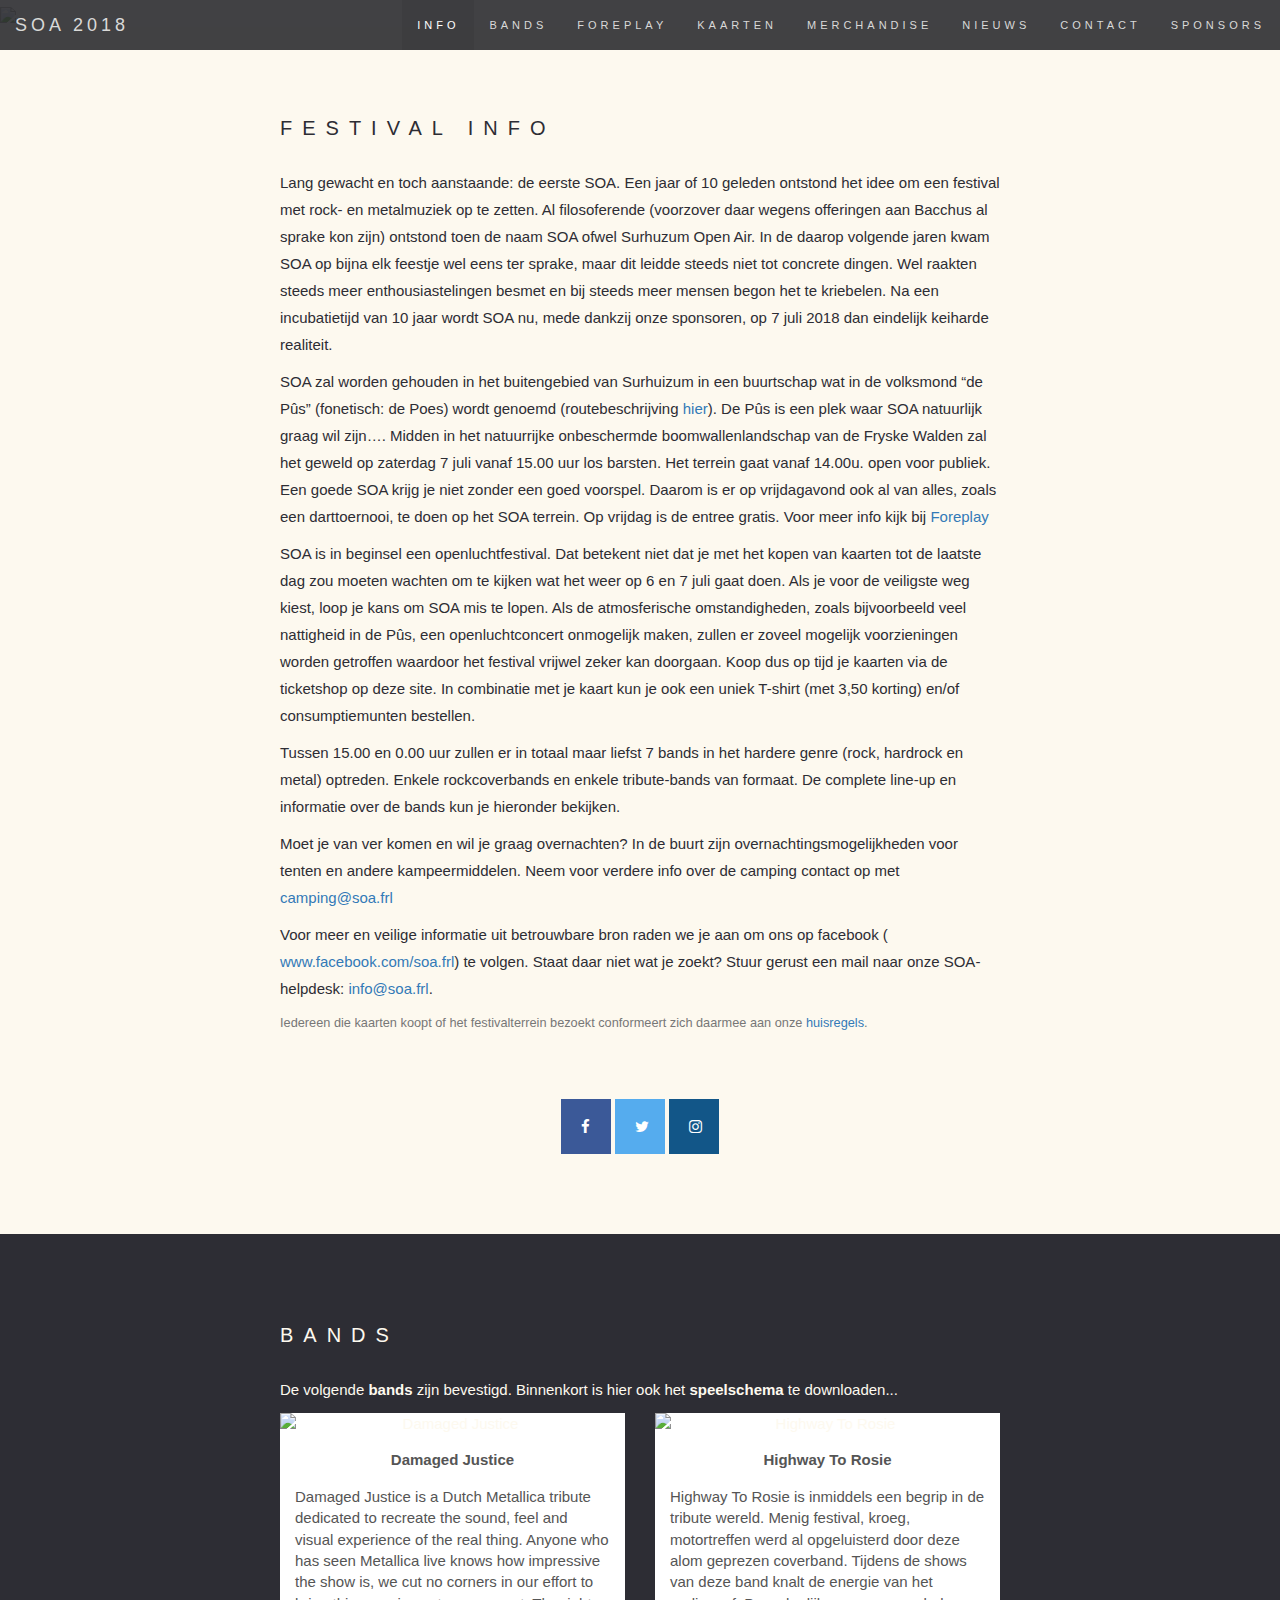
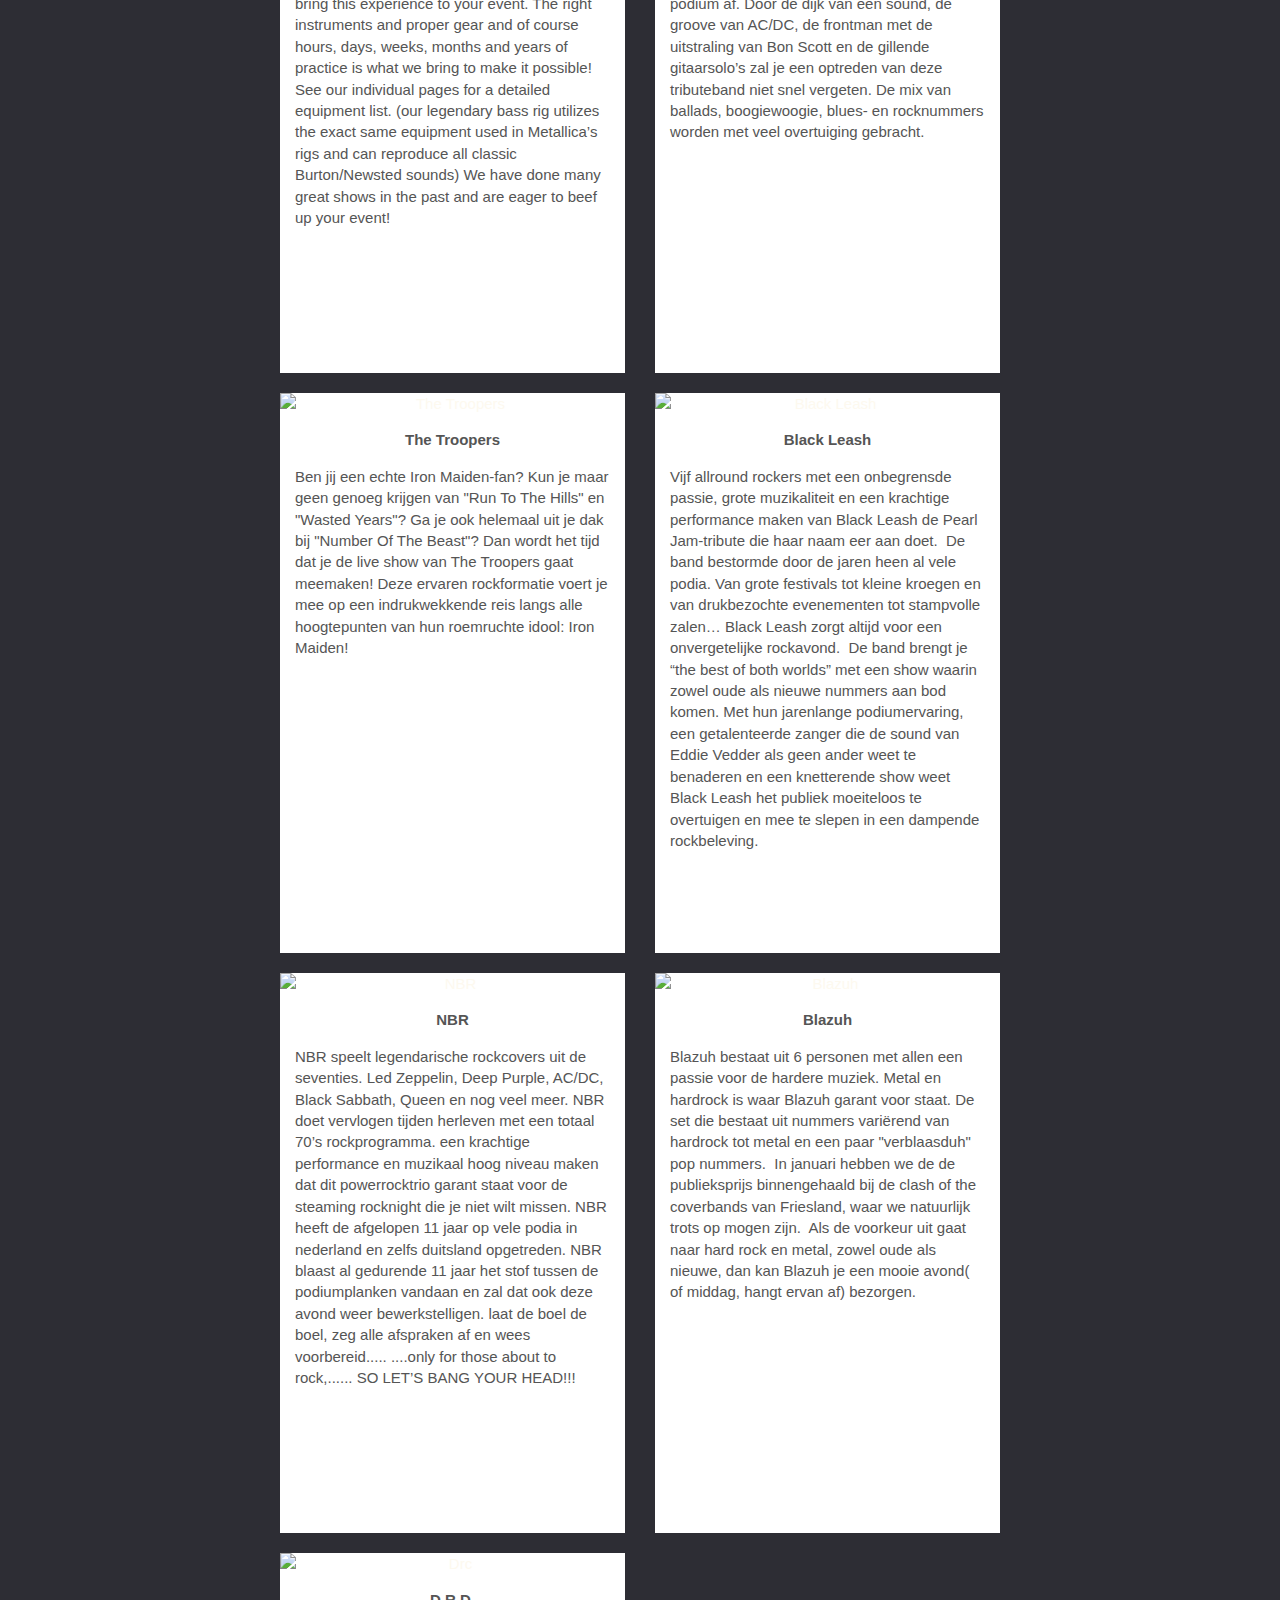
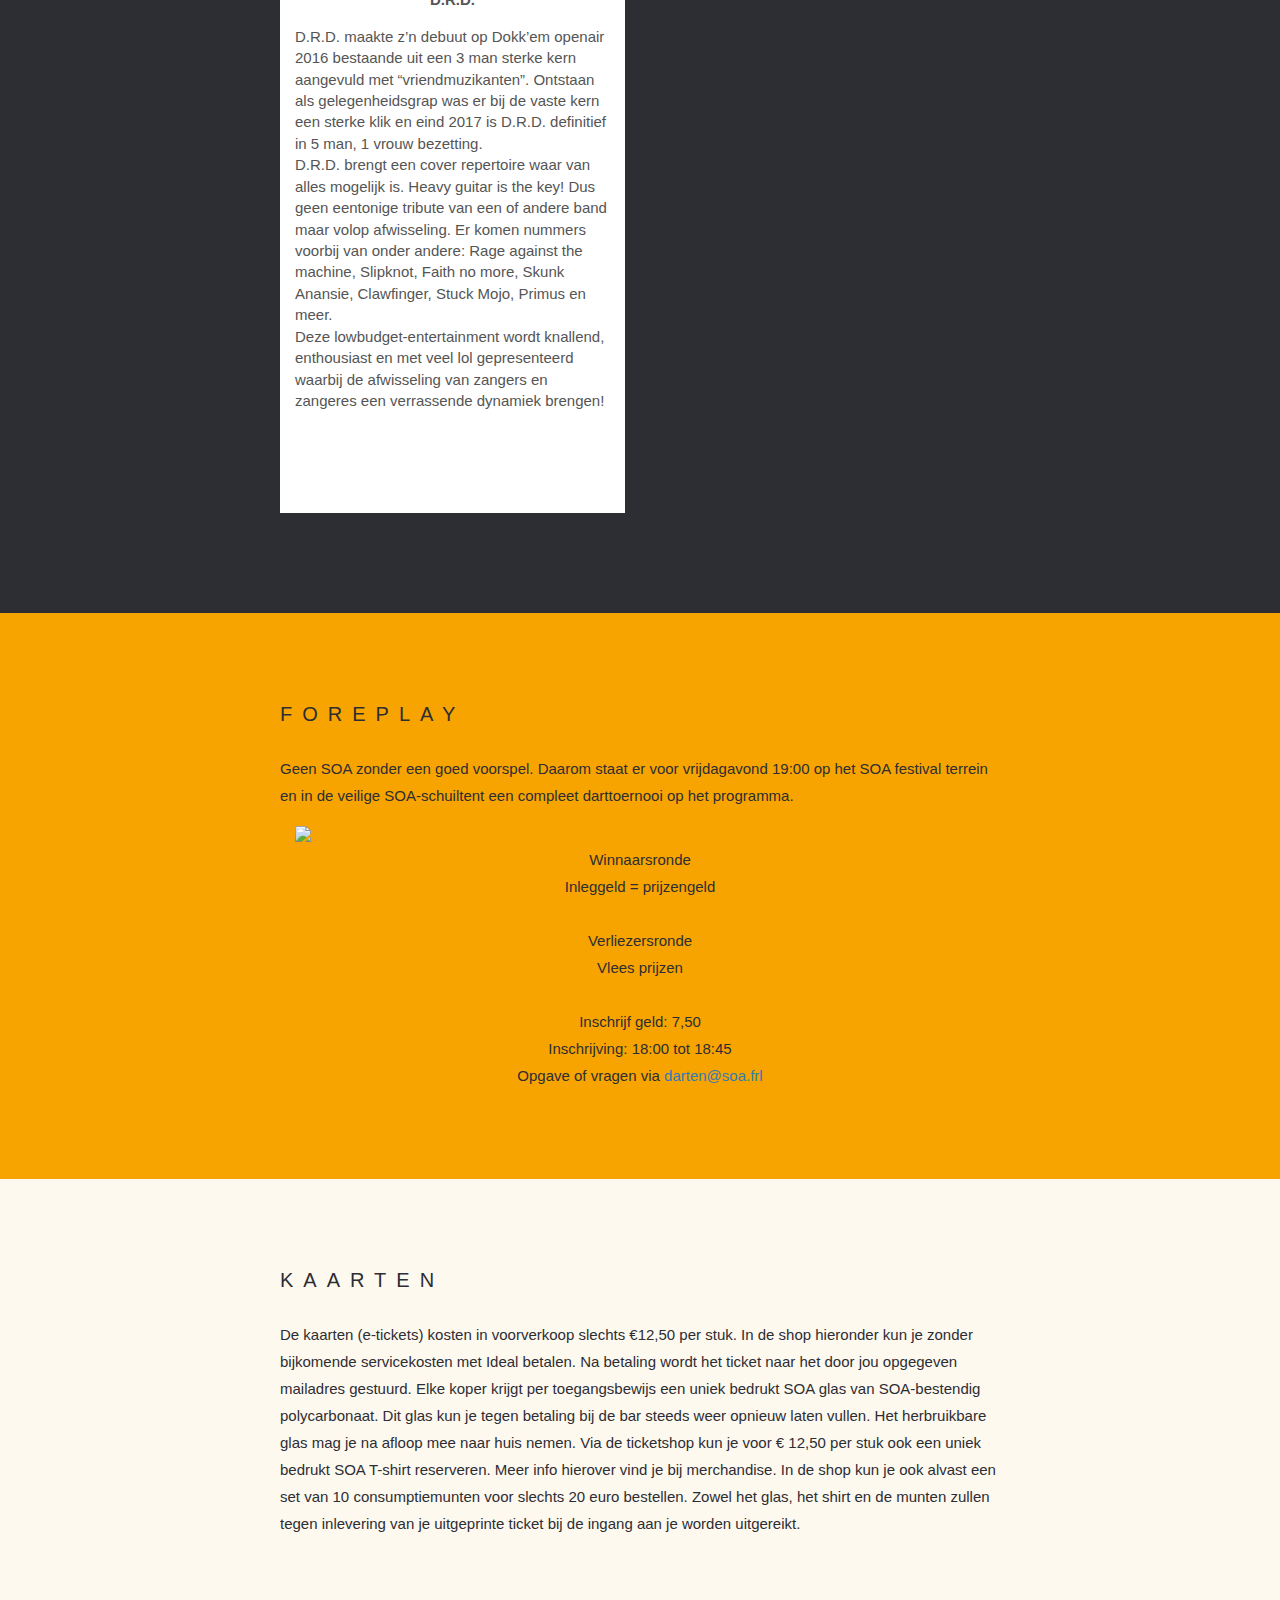
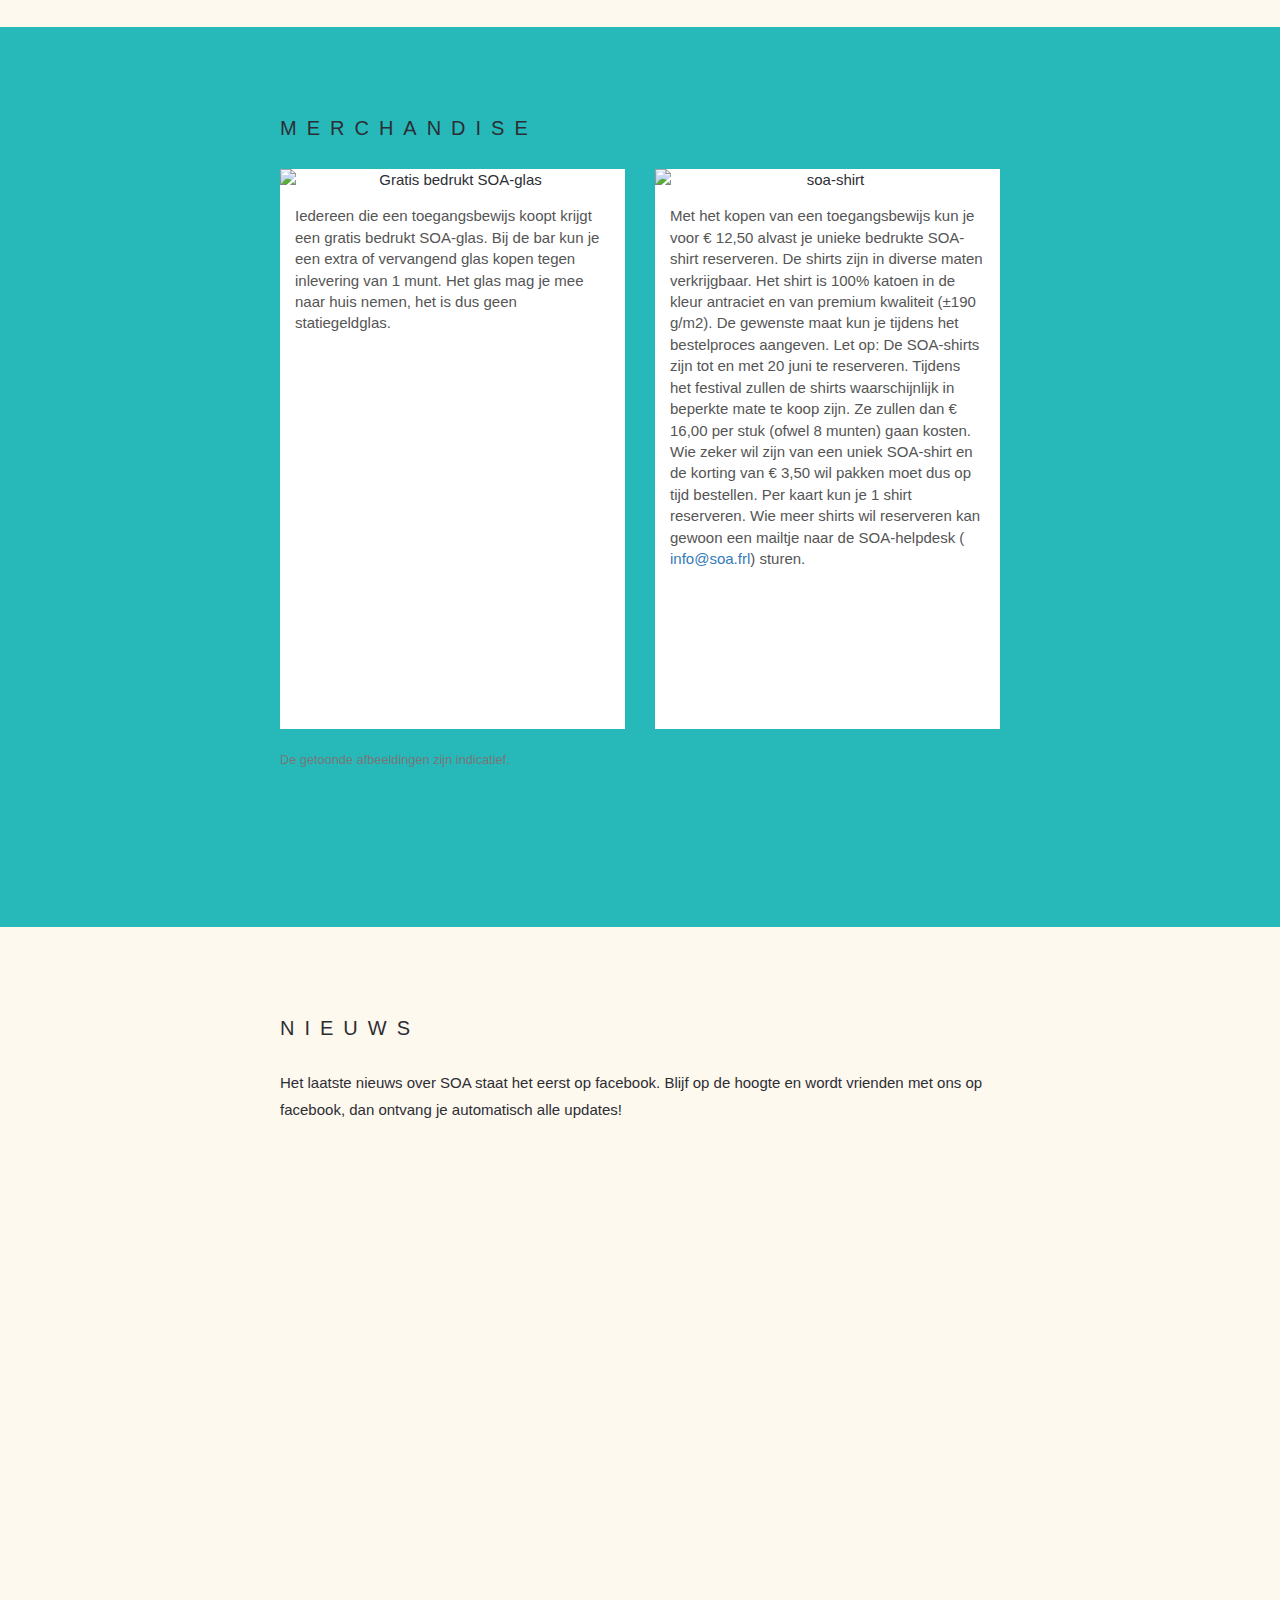
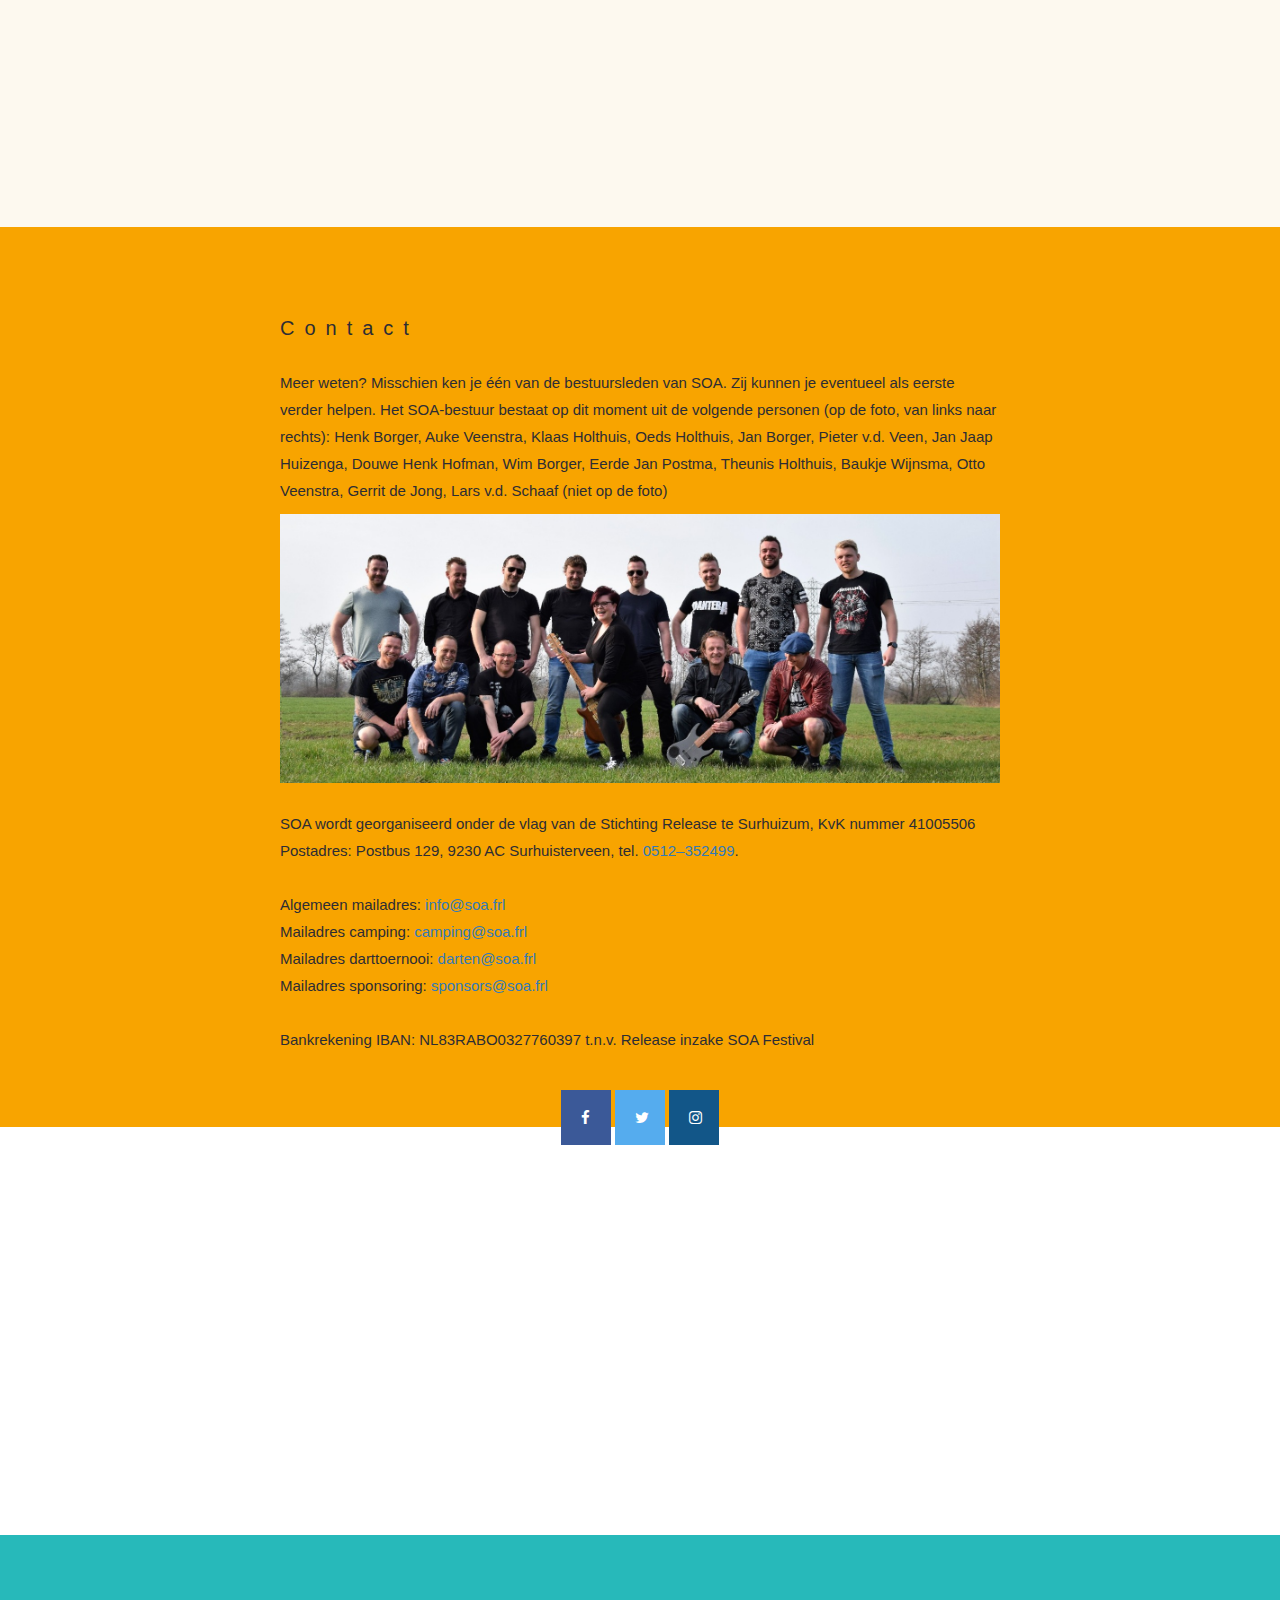
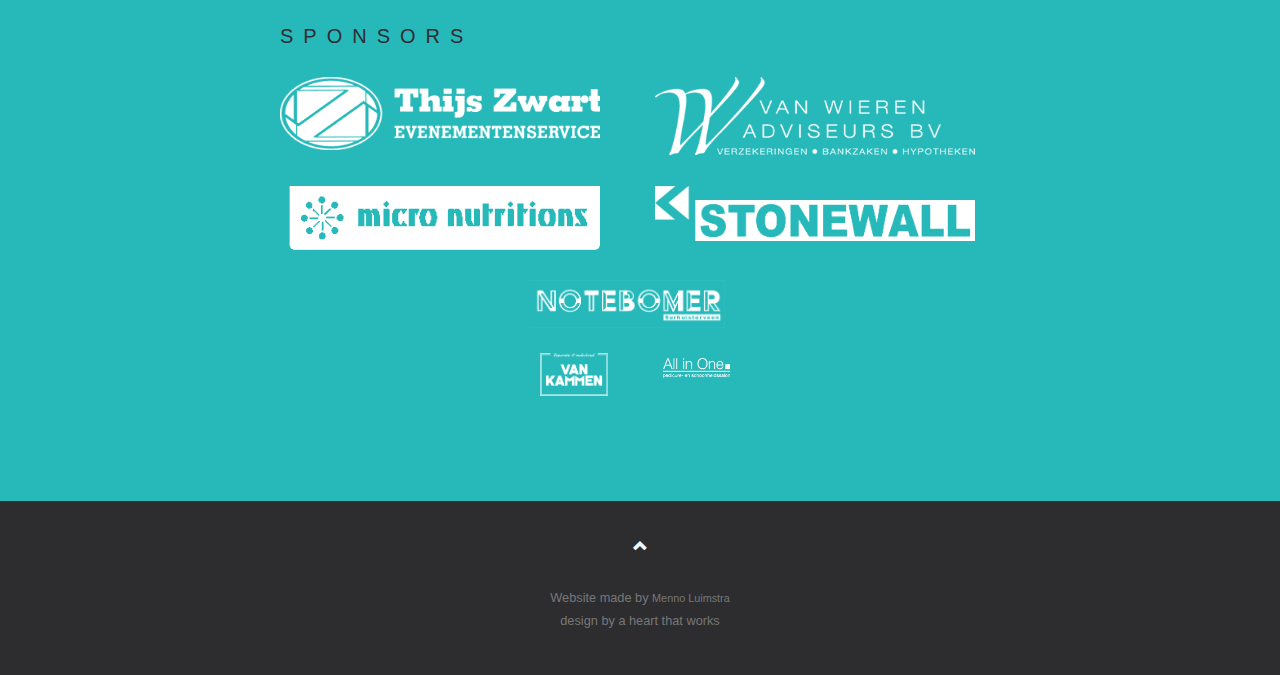
==== commit 1a76911e: "Sponsors + foto van bestuur toegevoegd" ====
--- a/index.html
+++ b/index.html
@@ -378,10 +378,11 @@
             <h3>Contact</h3>
             <p>
                 Meer weten? Misschien ken je één van de bestuursleden van SOA. Zij kunnen je eventueel als eerste verder helpen. Het SOA-bestuur
-                bestaat op dit moment uit de volgende personen: Henk Borger, Jan Borger, Wim Borger, Douwe Henk Hofman, Klaas
-                Holthuis, Oeds Holthuis, Theunis Holthuis, Jan Jaap Huizenga, Gerrit de Jong, Eerde Jan Postma, Lars v.d.
-                Schaaf, Pieter v.d. Veen, Auke Veenstra, Otto Veenstra, Baukje Wijnsma
+                bestaat op dit moment uit de volgende personen (op de foto, van links naar rechts): Henk Borger, Auke Veenstra, Klaas
+                Holthuis, Oeds Holthuis, Jan Borger, Pieter v.d. Veen, Jan Jaap Huizenga, Douwe Henk Hofman, Wim Borger, Eerde Jan Postma, Theunis Holthuis, Baukje Wijnsma, Otto Veenstra, Gerrit de Jong, Lars v.d.
+                Schaaf (niet op de foto)
             </p>
+            <img src="img/Bestuur.jpeg" alt="MicroTransitions" style="width:100%"><br/><br/>
             <p>
                 SOA wordt georganiseerd onder de vlag van de Stichting Release te Surhuizum, KvK nummer 41005506
                 <br/> Postadres: Postbus 129, 9230 AC Surhuisterveen, tel.
@@ -418,11 +419,52 @@
     <div id="sponsors" class="bg-4">
         <div class="container article-size">
             <h3>SPONSORS</h3>
-            <p>
+            <!-- <p>
                 Ook sponsor of donateur worden? Neem contact op via
                 <a href="mailto:sponsors@soa.frl">sponsors@soa.frl</a> en vraag naar de mogelijkheden.
-            </p>
-
+            </p> -->
+
+            <div class="row">
+                <div class="col-md-6">
+                  <div class="content">
+                    <img src="img/Sponsors/1D - ThijsZwart-wittransparant.png" alt="MicroTransitions" style="width:100%">
+                  </div>
+                </div>
+                <div class="col-md-6">
+                    <div class="content">
+                        <img src="img/Sponsors/1D - VanWieren-wittransparant.png" alt="MicroTransitions" style="width:100%">
+                    </div>
+                  </div>
+                  <div class="col-md-6">
+                    <div class="content">
+                        <img src="img/Sponsors/MicroTransitions.png" alt="MicroTransitions" style="width:100%">
+                    </div>
+                  </div>
+                  <div class="col-md-6">
+                    <div class="content">
+                        <img src="img/Sponsors/1D - stonewall-wittransparant.png" alt="MicroTransitions" style="width:100%">
+                    </div>
+                  </div>
+            </div>
+            <div class="row">
+                <div class="col-xs-10 col-xs-offset-1 col-md-4 col-md-offset-4">
+                    <div class="content">
+                        <img src="img/Sponsors/2C - Notebomer-wittransparant.png" alt="MicroTransitions" style="width:100%">
+                    </div>
+                  </div>
+            </div>
+            <div class="row" style="padding-left:15px">
+                <div class="col-xs-5 col-xs-offset-1 col-md-2 col-md-offset-4">
+                        <div class="content">
+                                <img src="img/Sponsors/3B - VanKammen-wittransparant.png" alt="MicroTransitions" style="width:100%">
+                            </div>
+                  </div>
+                  <div class="col-xs-5 col-md-2">
+                        <div class="content">
+                                <img src="img/Sponsors/3B-Pedicure-wittransparant.png" alt="MicroTransitions" style="width:100%">
+                            </div>
+                  </div>
+            </div>
         </div>
     </div>
 
--- a/css/main.css
+++ b/css/main.css
@@ -412,4 +412,41 @@
 .fa-envelope {
     background: #ff6600;
     color: white;
+}
+
+.columnBig {
+    float: left;
+    width: 33.33%;
+}
+
+.columnMedium {
+    float: left;
+    /* width: 33.33%; */
+    width: 25%;
+}
+
+
+.columnSmall h3{
+    font: 15px arial, sans-serif;
+    letter-spacing: 2px;
+    color: white;
+    margin-left: 5px;
+    /* overflow: hidden;
+  text-overflow: ellipsis; */
+  white-space: nowrap;
+}
+
+/* Clear floats after rows */ 
+.row:after {
+    content: "";
+    display: table;
+    clear: both;
+}
+
+/* Content */
+.content {
+    /* background-color: white; */
+    padding-right: 25px;
+    padding-bottom: 25px;
+    /* width: 250px; */
 }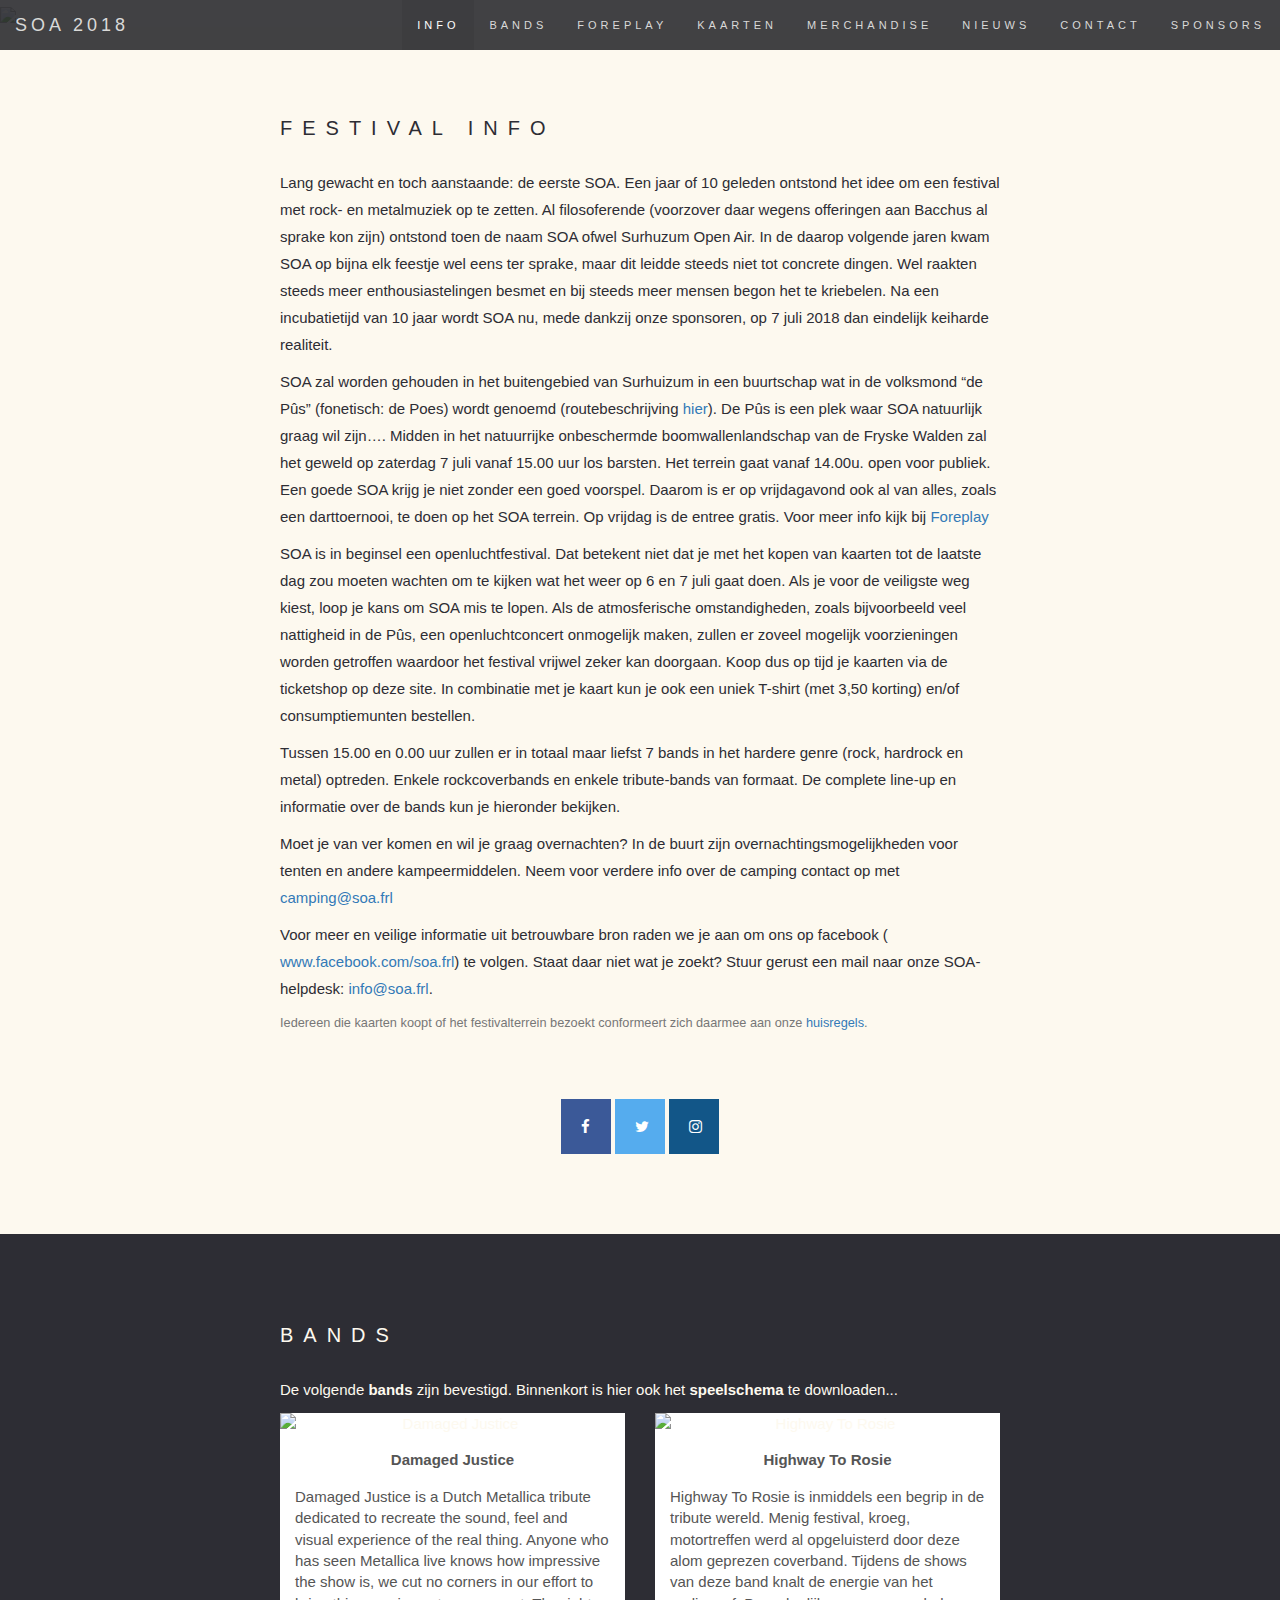
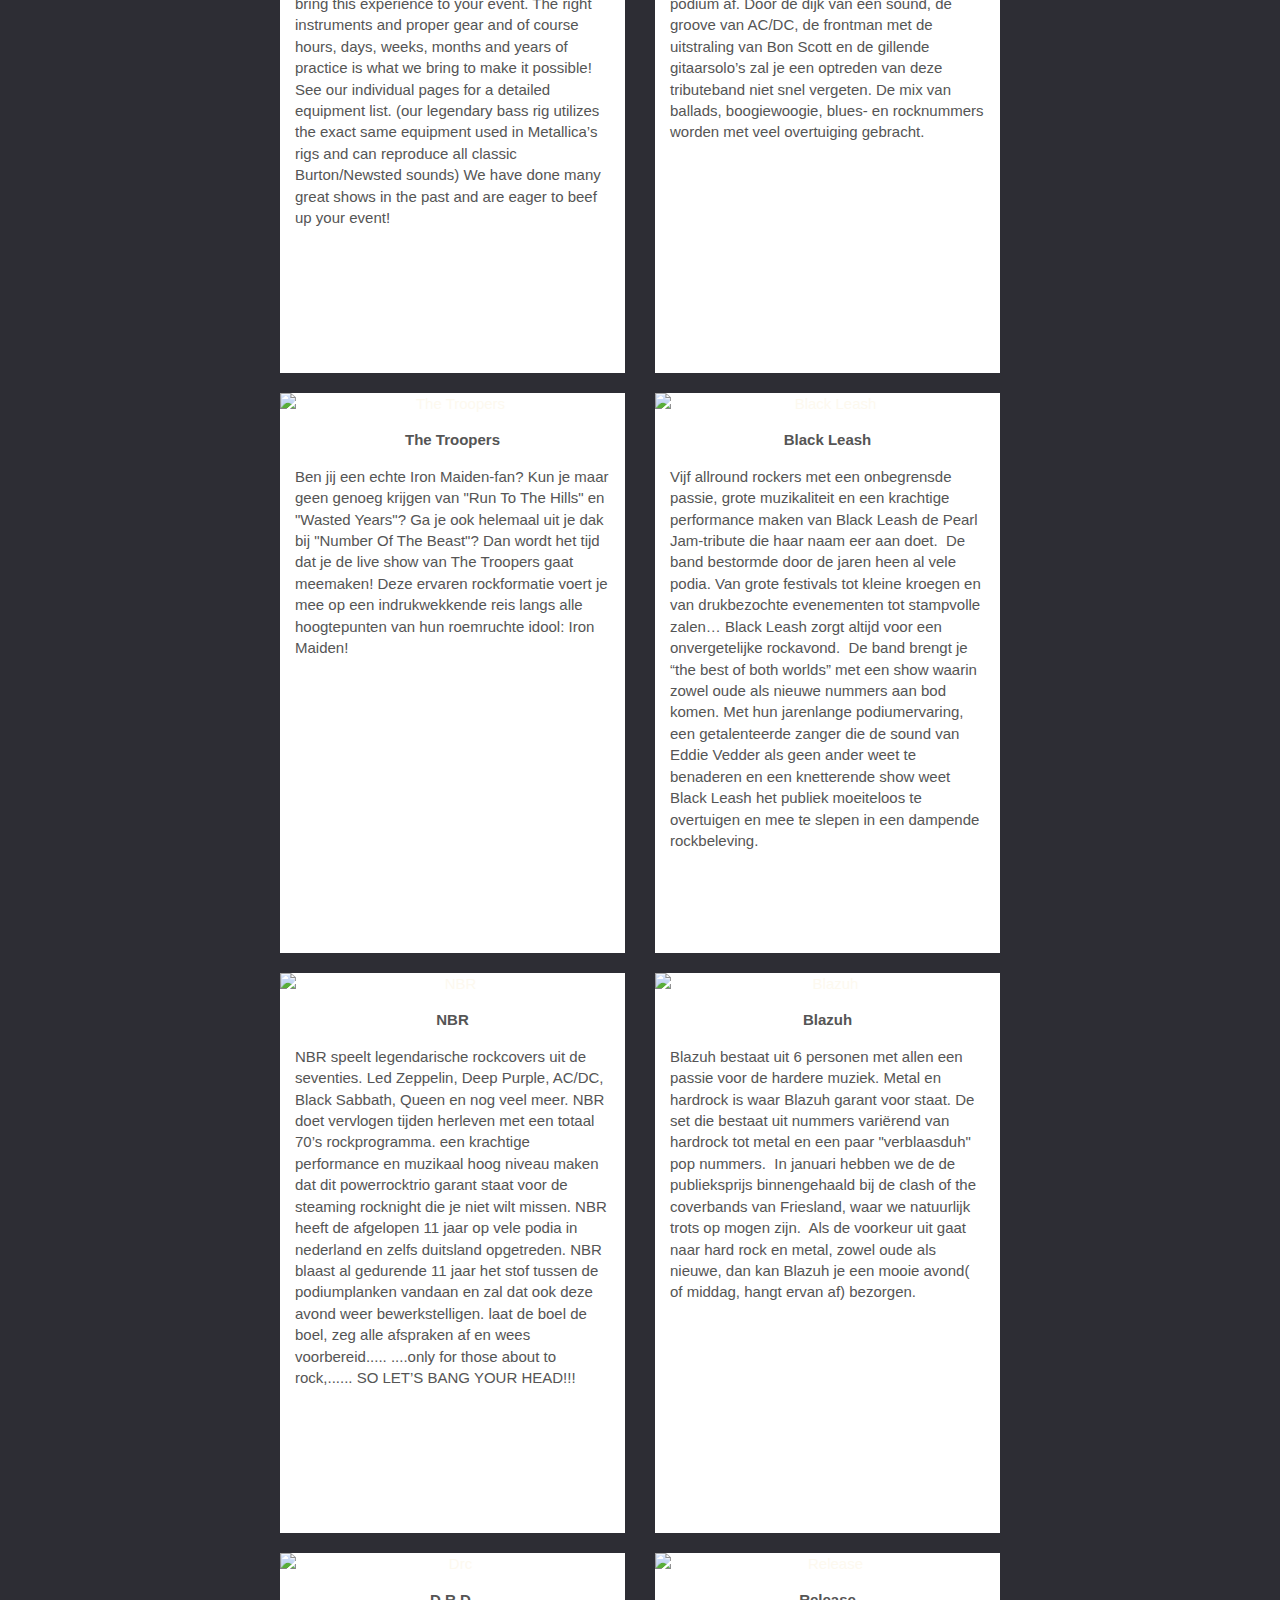
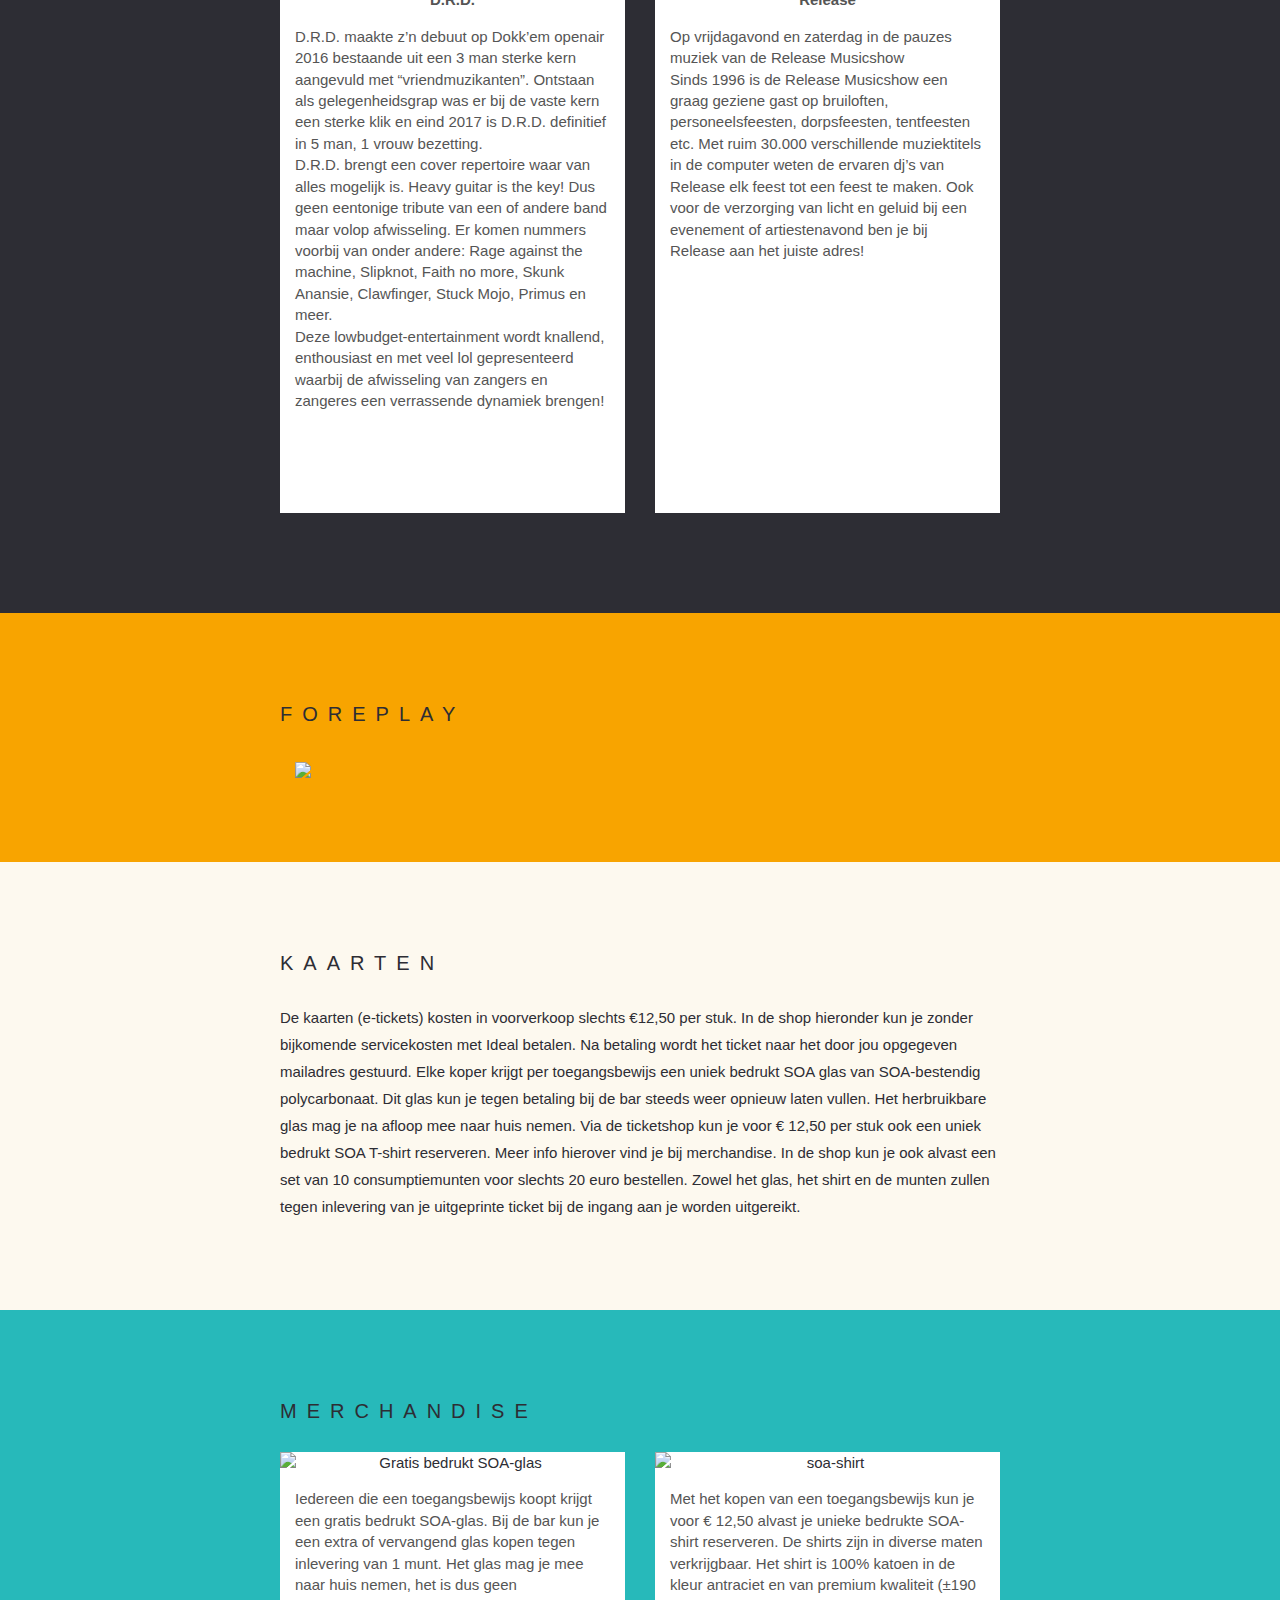
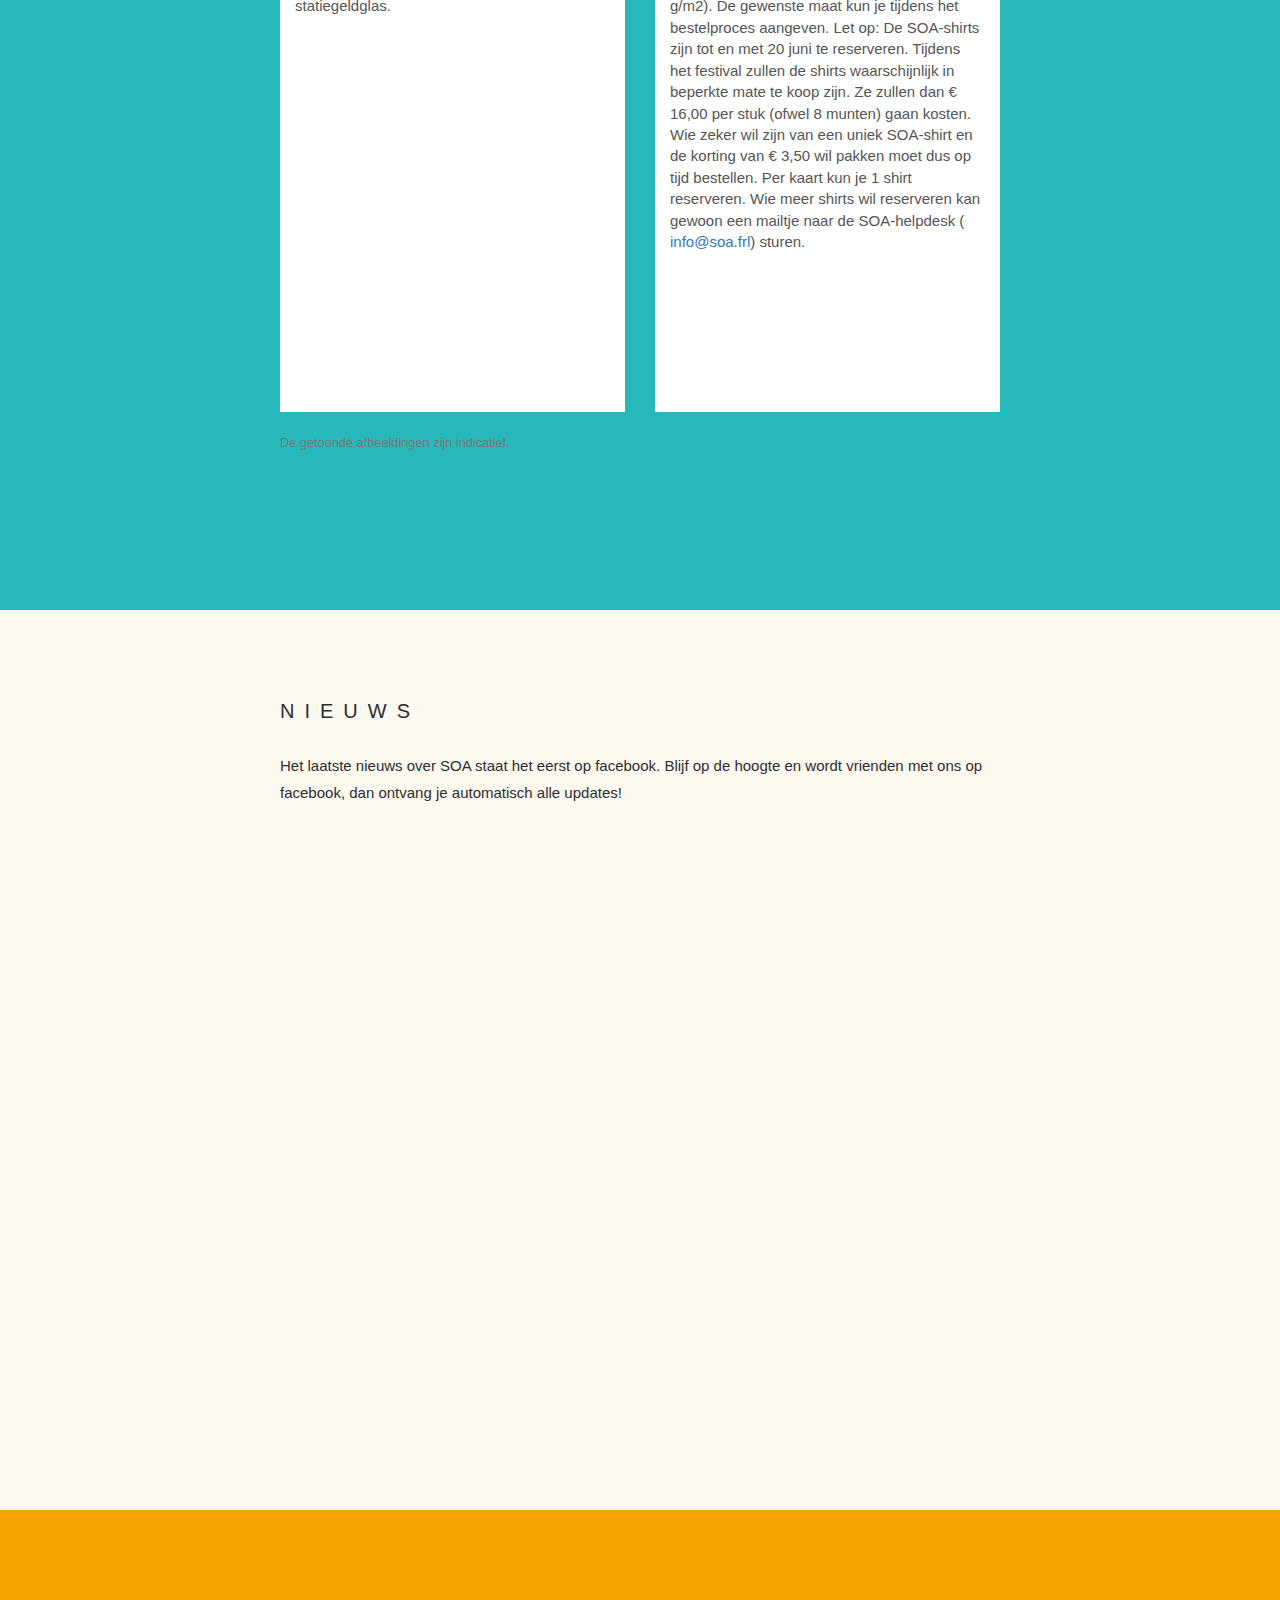
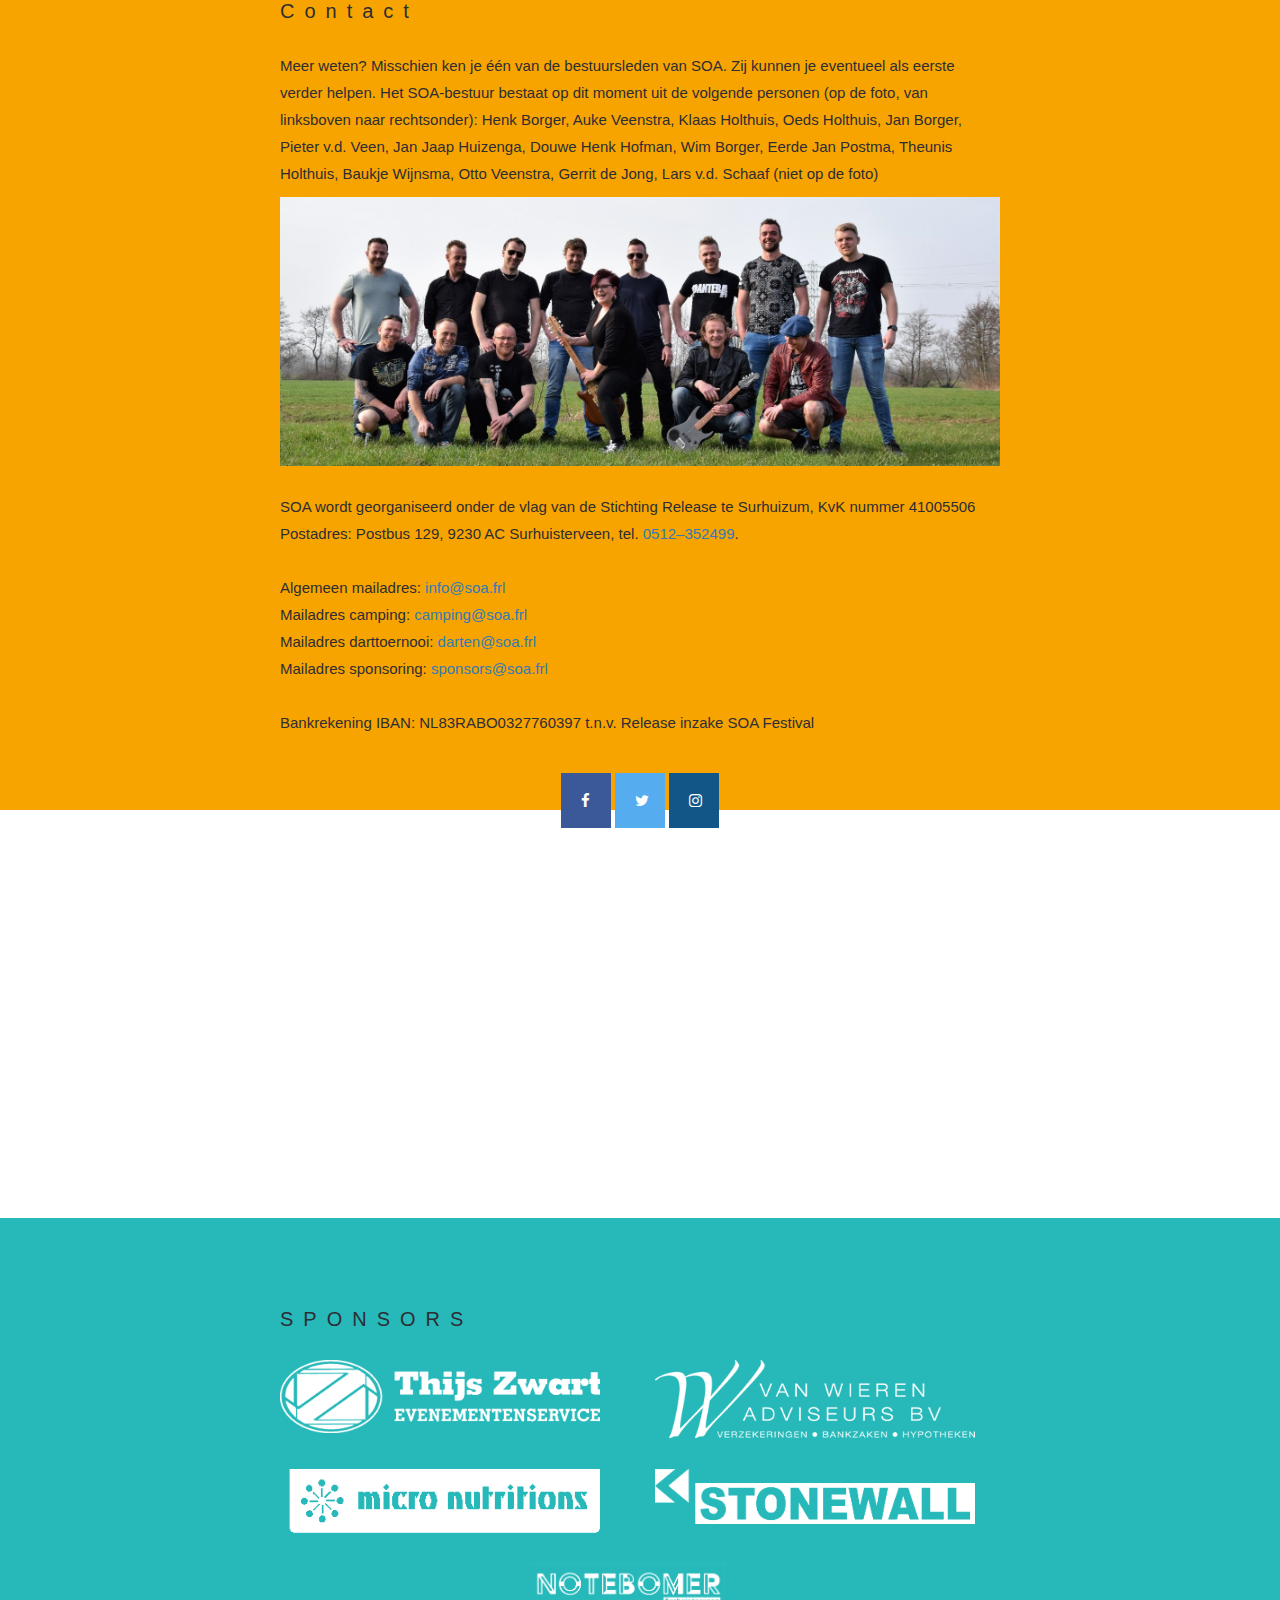
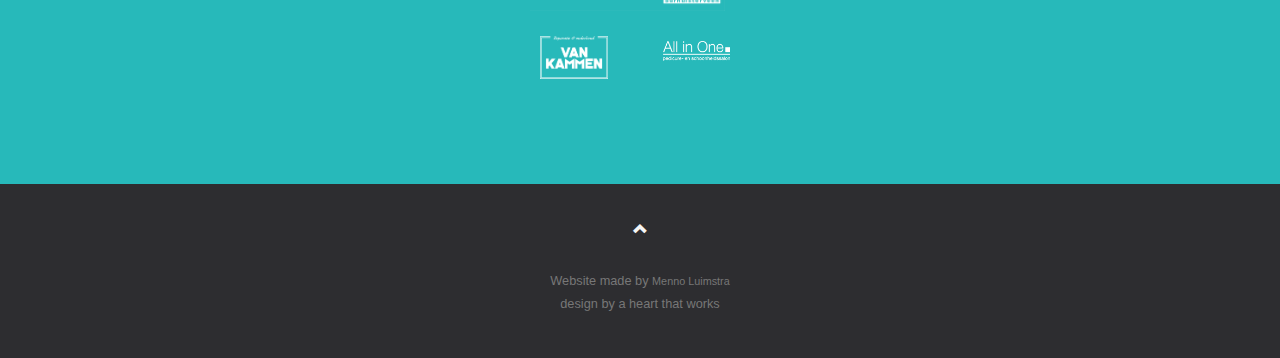
==== commit 8b65e28a: "Dart poster toegevoegd + bestuur foto link gemaakt" ====
--- a/index.html
+++ b/index.html
@@ -270,6 +270,20 @@
                         </p>
                     </div>
                 </div>
+                <div class="col-md-6">
+                        <div class="thumbnail" id="Release">
+                            <img src="img/bands/release.jpeg" alt="Release">
+                            <p>
+                                <strong>Release</strong>
+                            </p>
+                            <p class="bandtext text-left">Op vrijdagavond en zaterdag in de pauzes muziek van de Release Musicshow <br/>
+                                Sinds 1996 is de Release Musicshow een graag geziene gast op bruiloften, personeelsfeesten, dorpsfeesten, 
+                                tentfeesten etc. Met ruim 30.000 verschillende muziektitels in de computer weten de ervaren dj’s van 
+                                Release elk feest tot een feest te maken. Ook voor de verzorging van licht en geluid bij een evenement 
+                                of artiestenavond ben je bij Release aan het juiste adres! 
+                            </p>
+                        </div>
+                    </div>
             </div>
         </div>
     </div>
@@ -277,17 +291,17 @@
     <div id="foreplay" class="bg-2">
         <div class="container article-size">
             <h3>FOREPLAY</h3>
-            <p>
+            <!-- <p>
                 Geen SOA zonder een goed voorspel. Daarom staat er voor vrijdagavond 19:00 op het 
                 SOA festival terrein en in de veilige SOA-schuiltent een compleet darttoernooi
                 op het programma.
-            </p>
+            </p> -->
             <div class="col-md-12" style="width:100%;">
                 <picture>
-                    <source srcset="img/foreplay/Foreplay_logo.png" media="(min-width: 800px)" />
-                    <img src="img/foreplay/Foreplay_logo-small.png" />
+                    <source srcset="img/foreplay/Soa-flyer_darten.jpg" media="(min-width: 800px)" />
+                    <img src="img/foreplay/Soa-flyer_darten-small.jpg" />
                 </picture>
-                <p class="text-center">
+                <!-- <p class="text-center">
                     Winnaarsronde<br/>
                     Inleggeld = prijzengeld<br/><br/>
                     Verliezersronde<br/>
@@ -295,7 +309,7 @@
                     Inschrijf geld: 7,50<br/>
                     Inschrijving: 18:00 tot 18:45<br/>
                     Opgave of vragen via <a href="mailto:darten@soa.frl">darten@soa.frl</a>
-                </p>
+                </p> -->
             </div>
         </div>
     </div>
@@ -378,11 +392,11 @@
             <h3>Contact</h3>
             <p>
                 Meer weten? Misschien ken je één van de bestuursleden van SOA. Zij kunnen je eventueel als eerste verder helpen. Het SOA-bestuur
-                bestaat op dit moment uit de volgende personen (op de foto, van links naar rechts): Henk Borger, Auke Veenstra, Klaas
+                bestaat op dit moment uit de volgende personen (op de foto, van linksboven naar rechtsonder): Henk Borger, Auke Veenstra, Klaas
                 Holthuis, Oeds Holthuis, Jan Borger, Pieter v.d. Veen, Jan Jaap Huizenga, Douwe Henk Hofman, Wim Borger, Eerde Jan Postma, Theunis Holthuis, Baukje Wijnsma, Otto Veenstra, Gerrit de Jong, Lars v.d.
                 Schaaf (niet op de foto)
             </p>
-            <img src="img/Bestuur.jpeg" alt="MicroTransitions" style="width:100%"><br/><br/>
+            <a href="img/Bestuur.jpeg"><img src="img/Bestuur.jpeg" alt="MicroTransitions" style="width:100%"></a><br/><br/>
             <p>
                 SOA wordt georganiseerd onder de vlag van de Stichting Release te Surhuizum, KvK nummer 41005506
                 <br/> Postadres: Postbus 129, 9230 AC Surhuisterveen, tel.
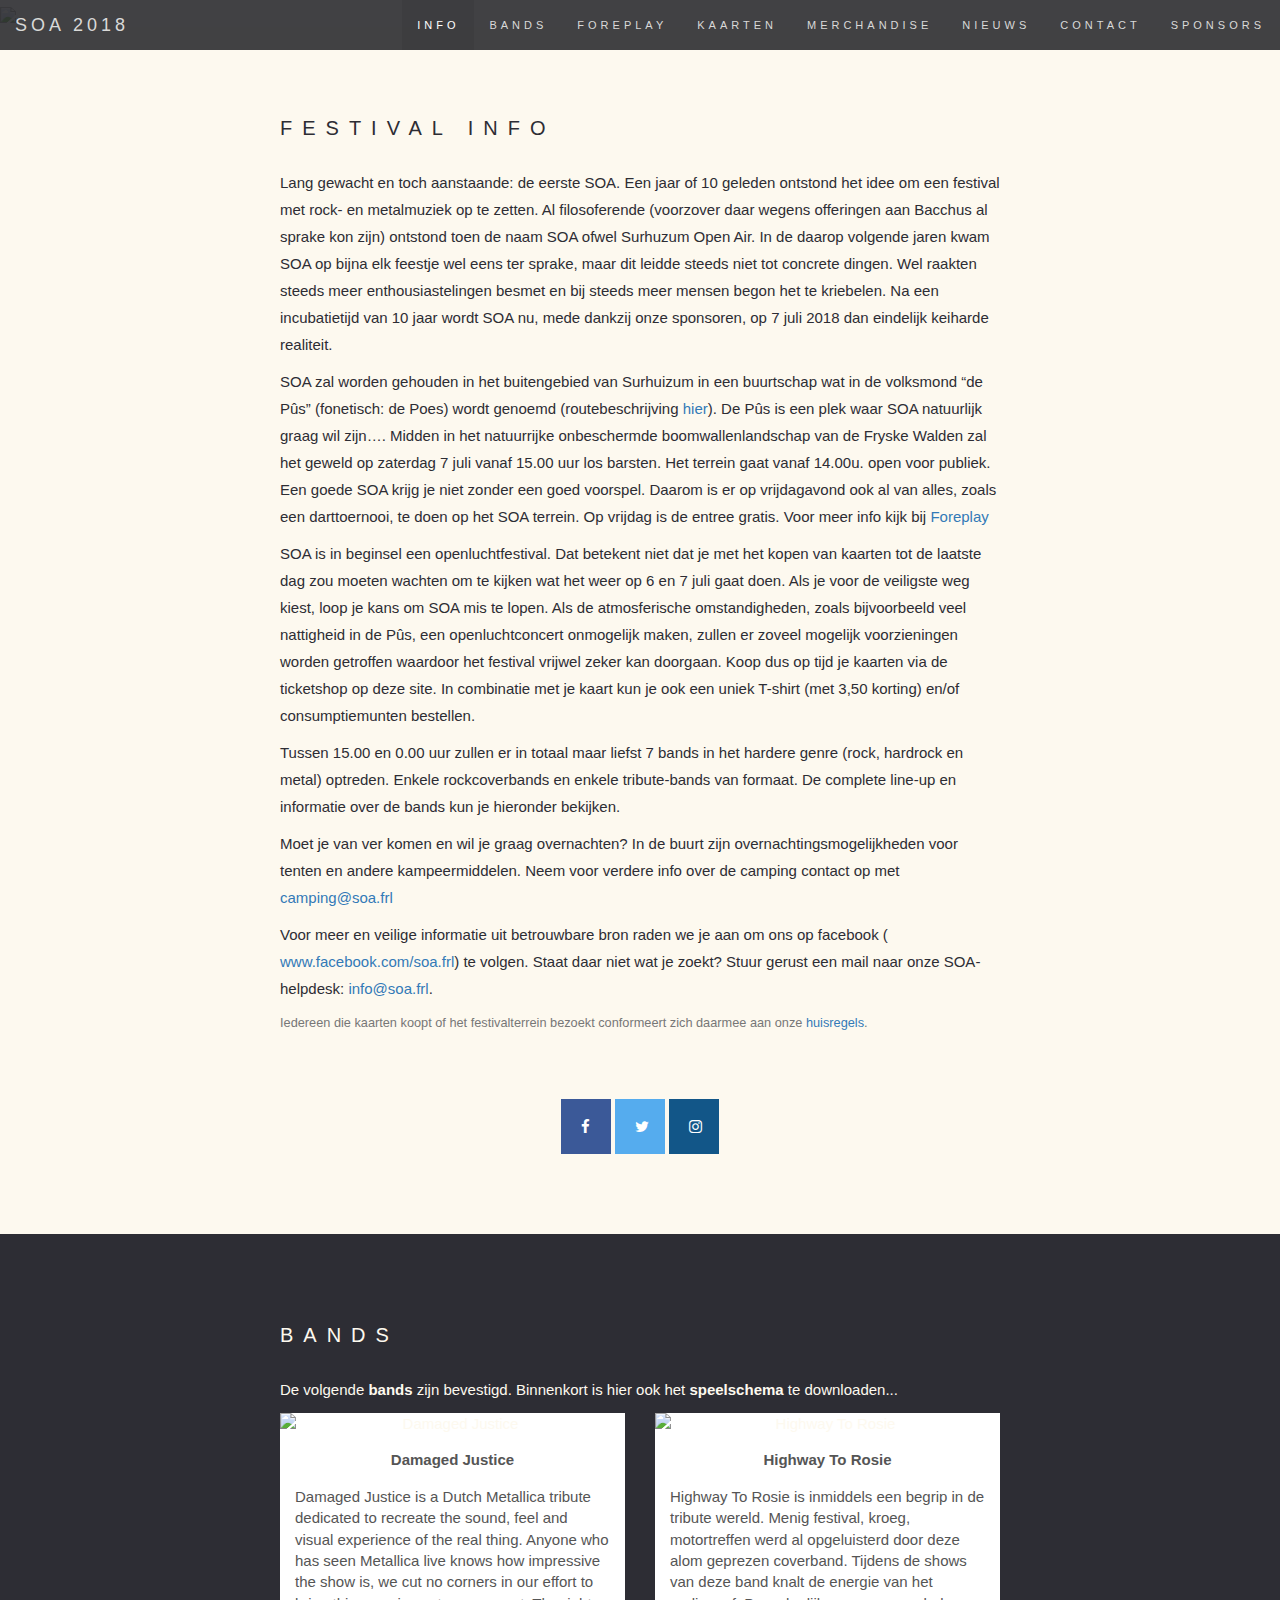
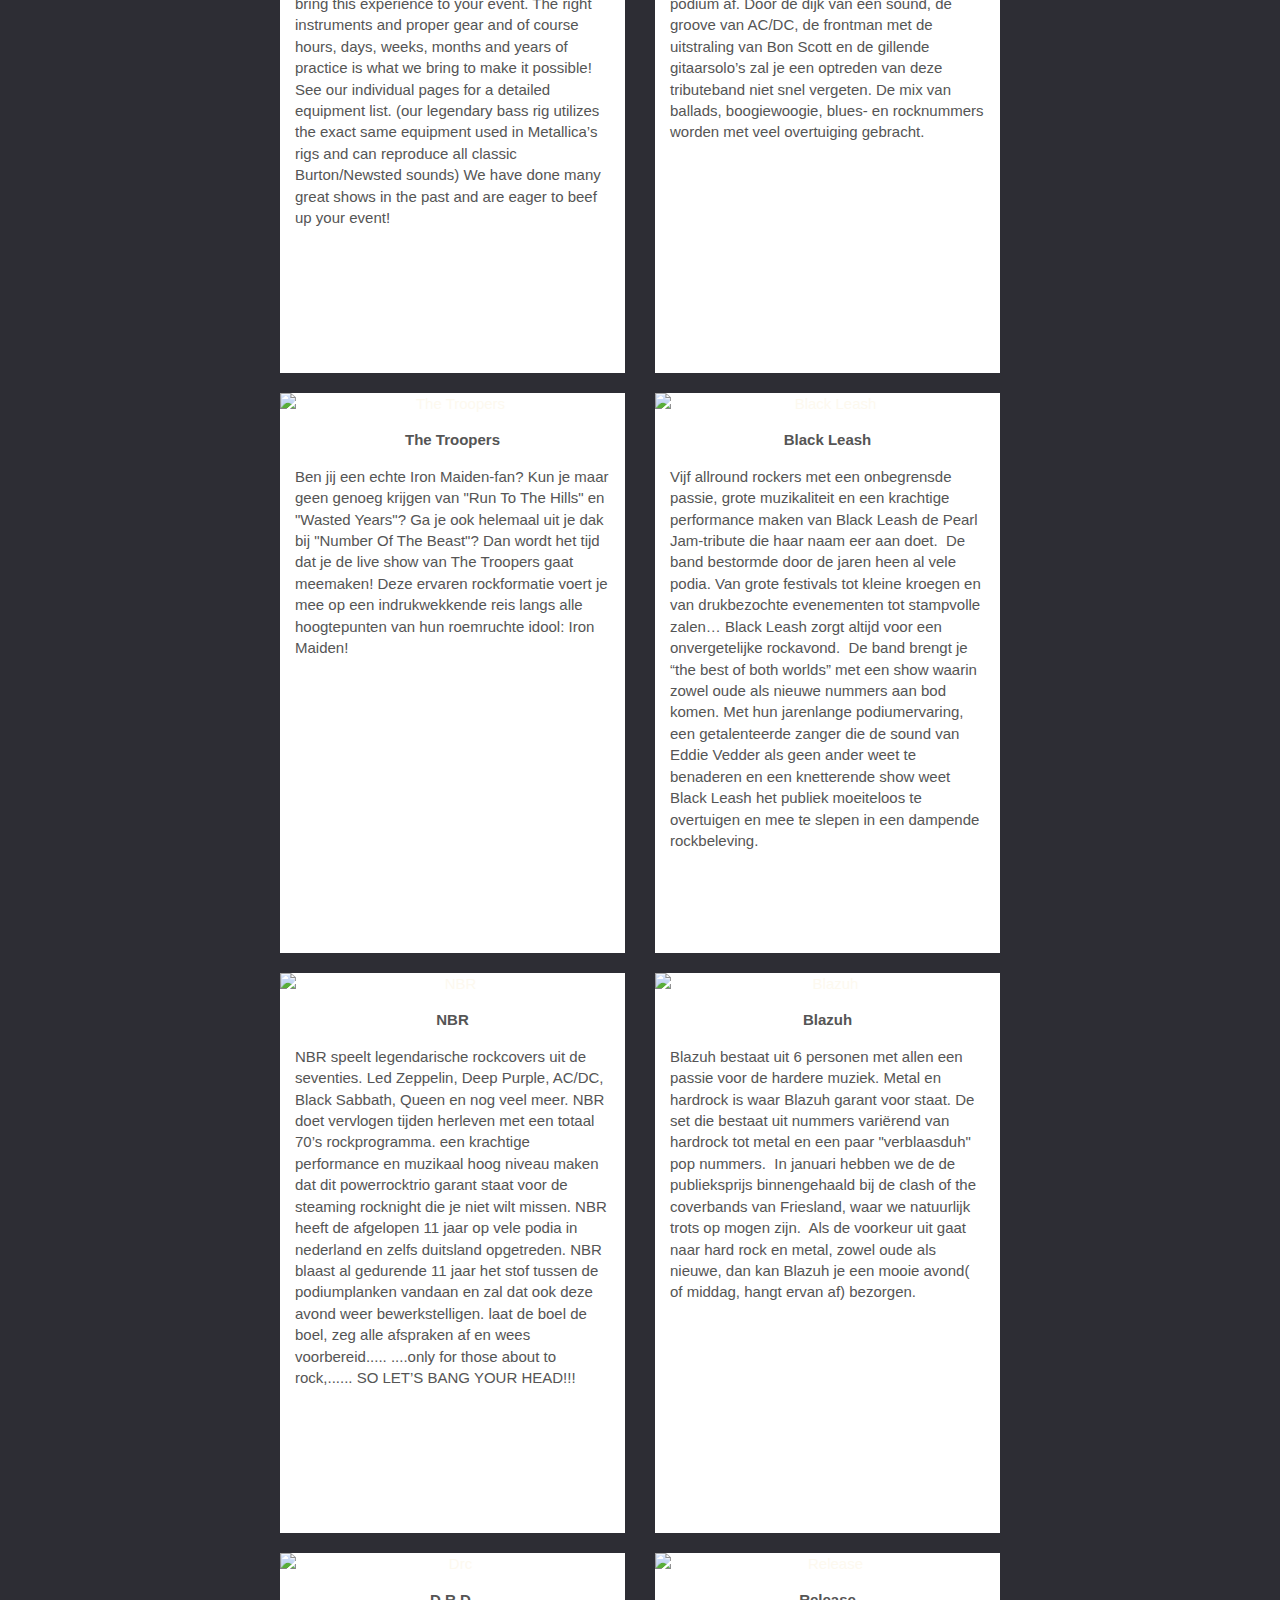
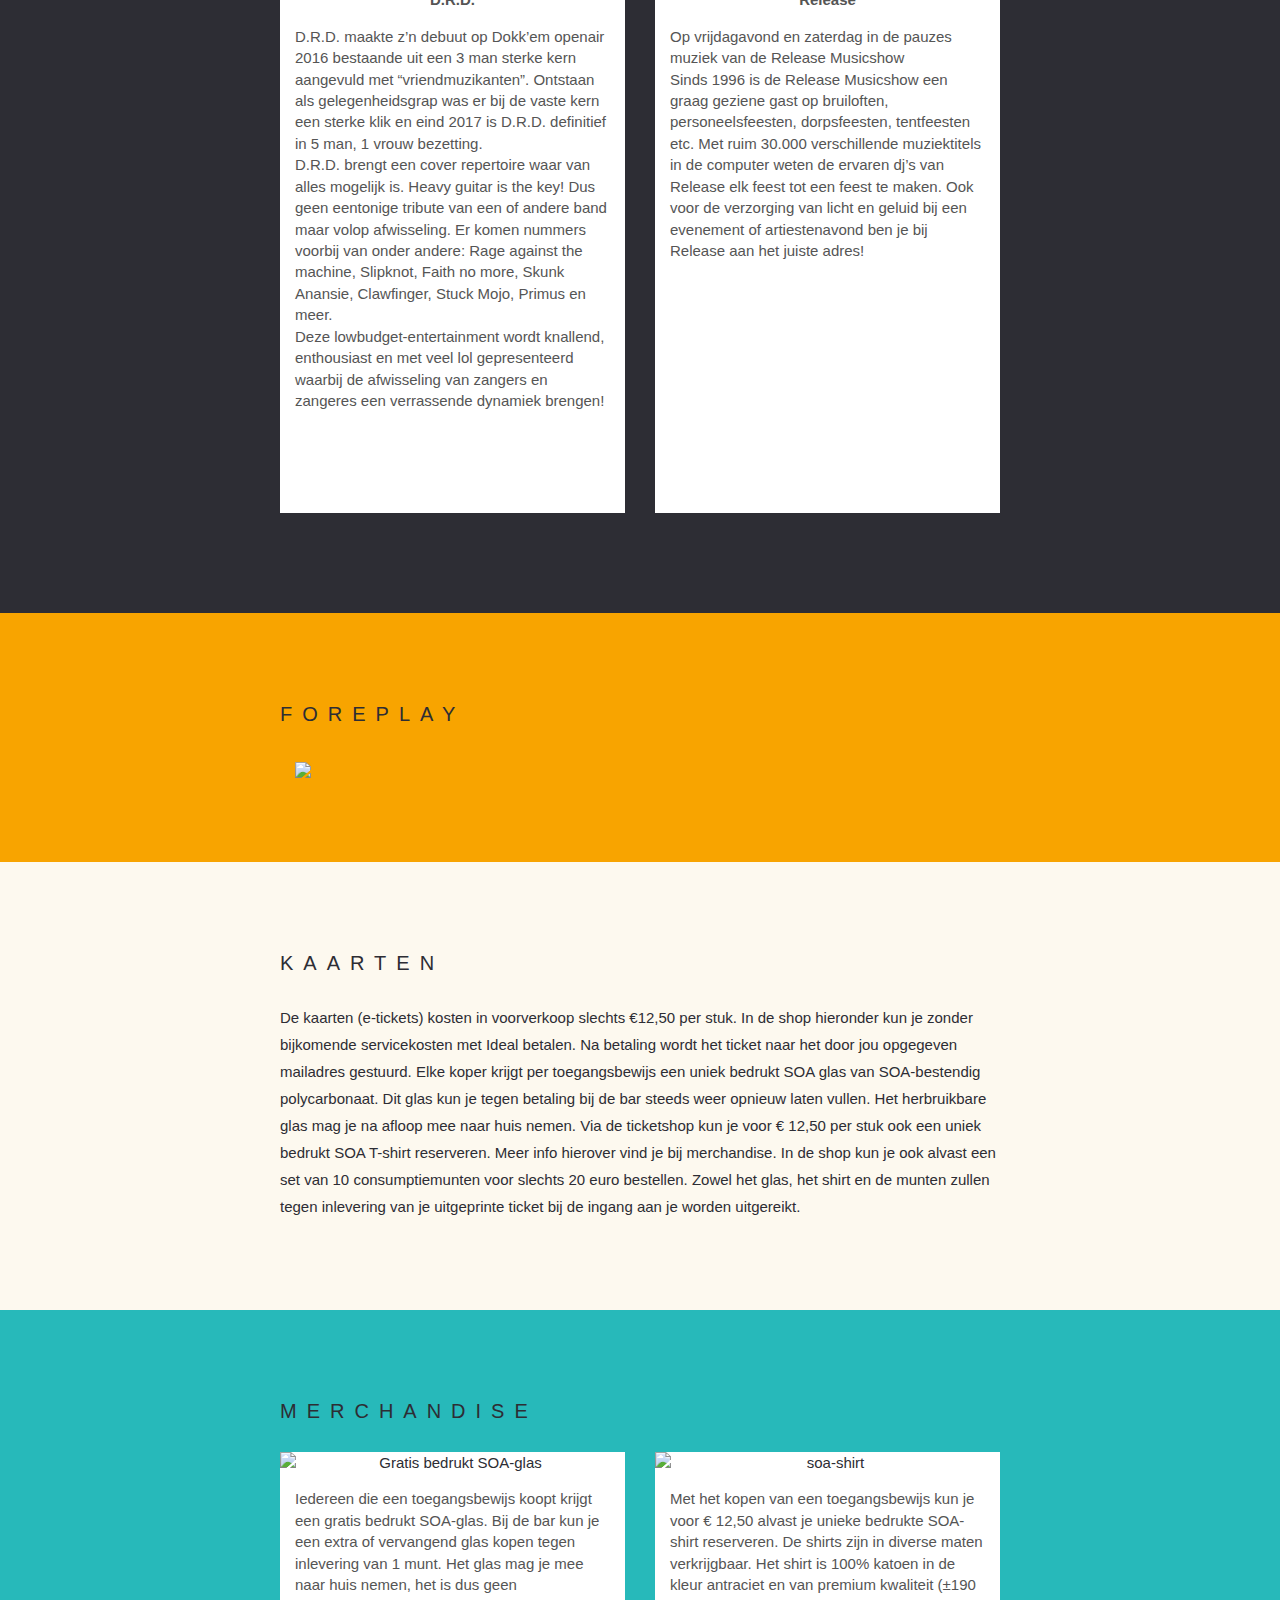
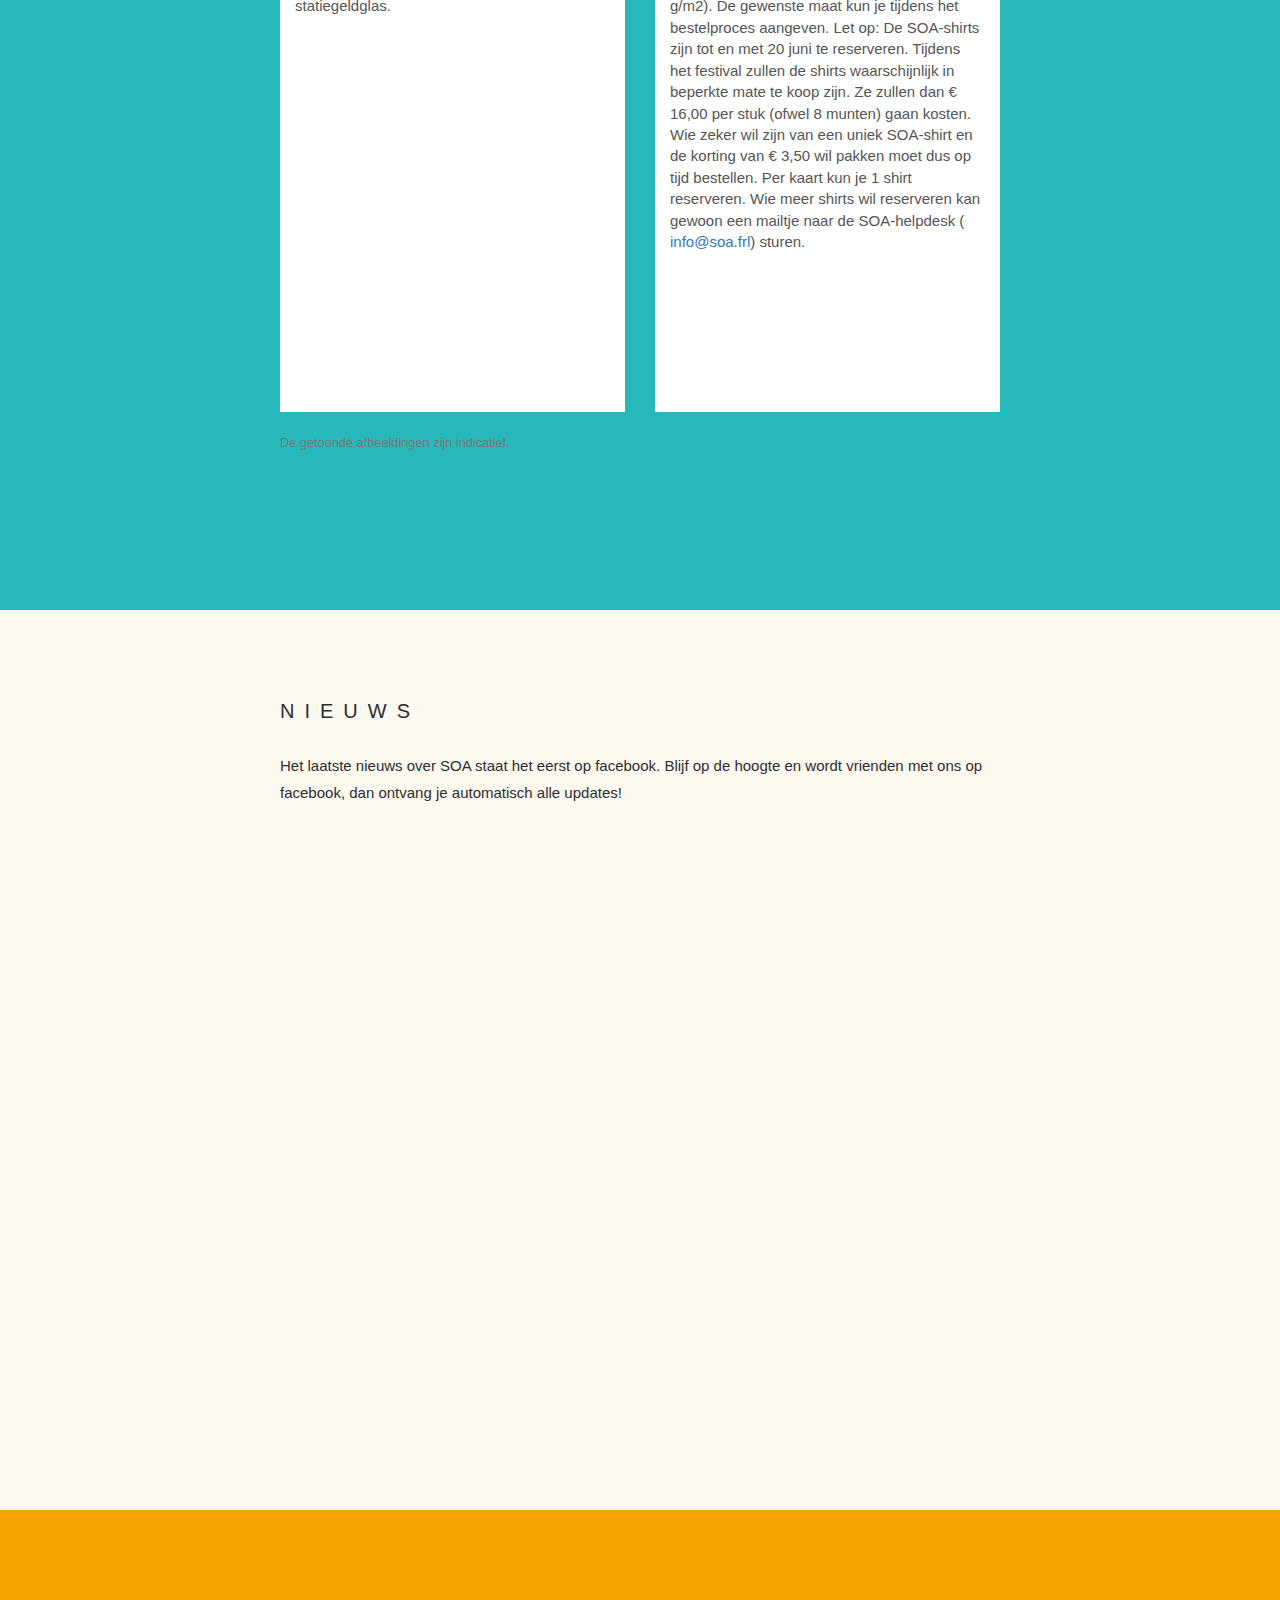
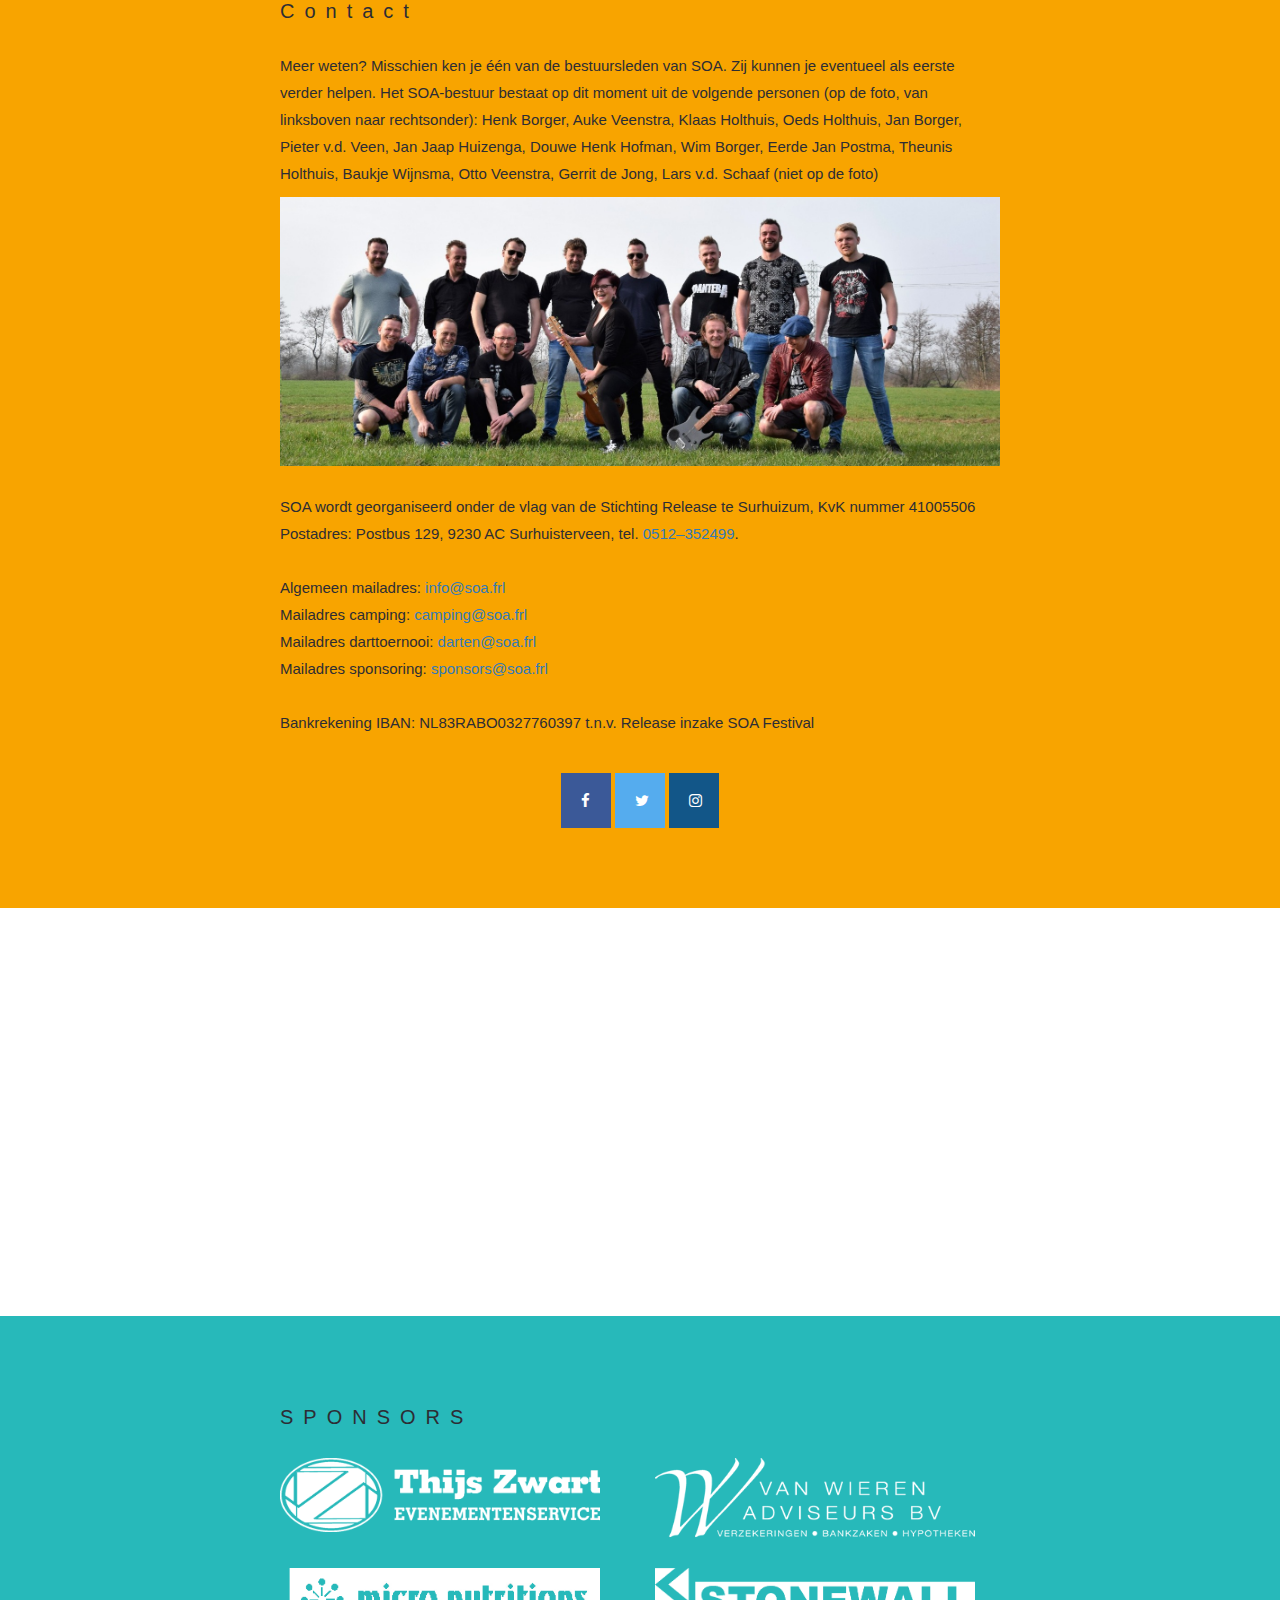
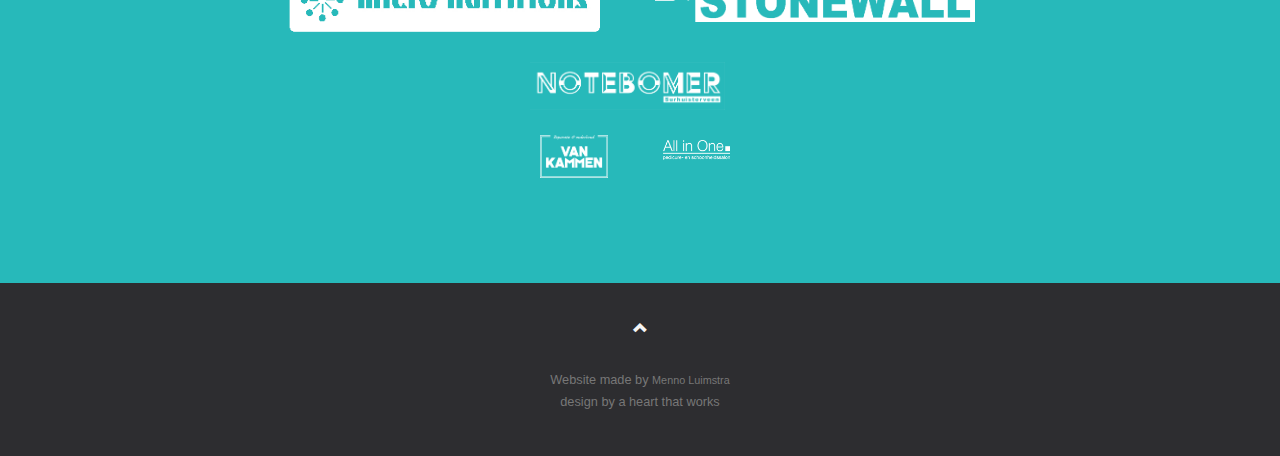
==== commit 4d1c3519: "Fixed hoogte van contact sectie" ====
--- a/index.html
+++ b/index.html
@@ -387,7 +387,7 @@
 
         </div>
     </div>
-    <div id="contact" class="bg-2 fullscreen">
+    <div id="contact" class="bg-2">
         <div class="container article-size">
             <h3>Contact</h3>
             <p>
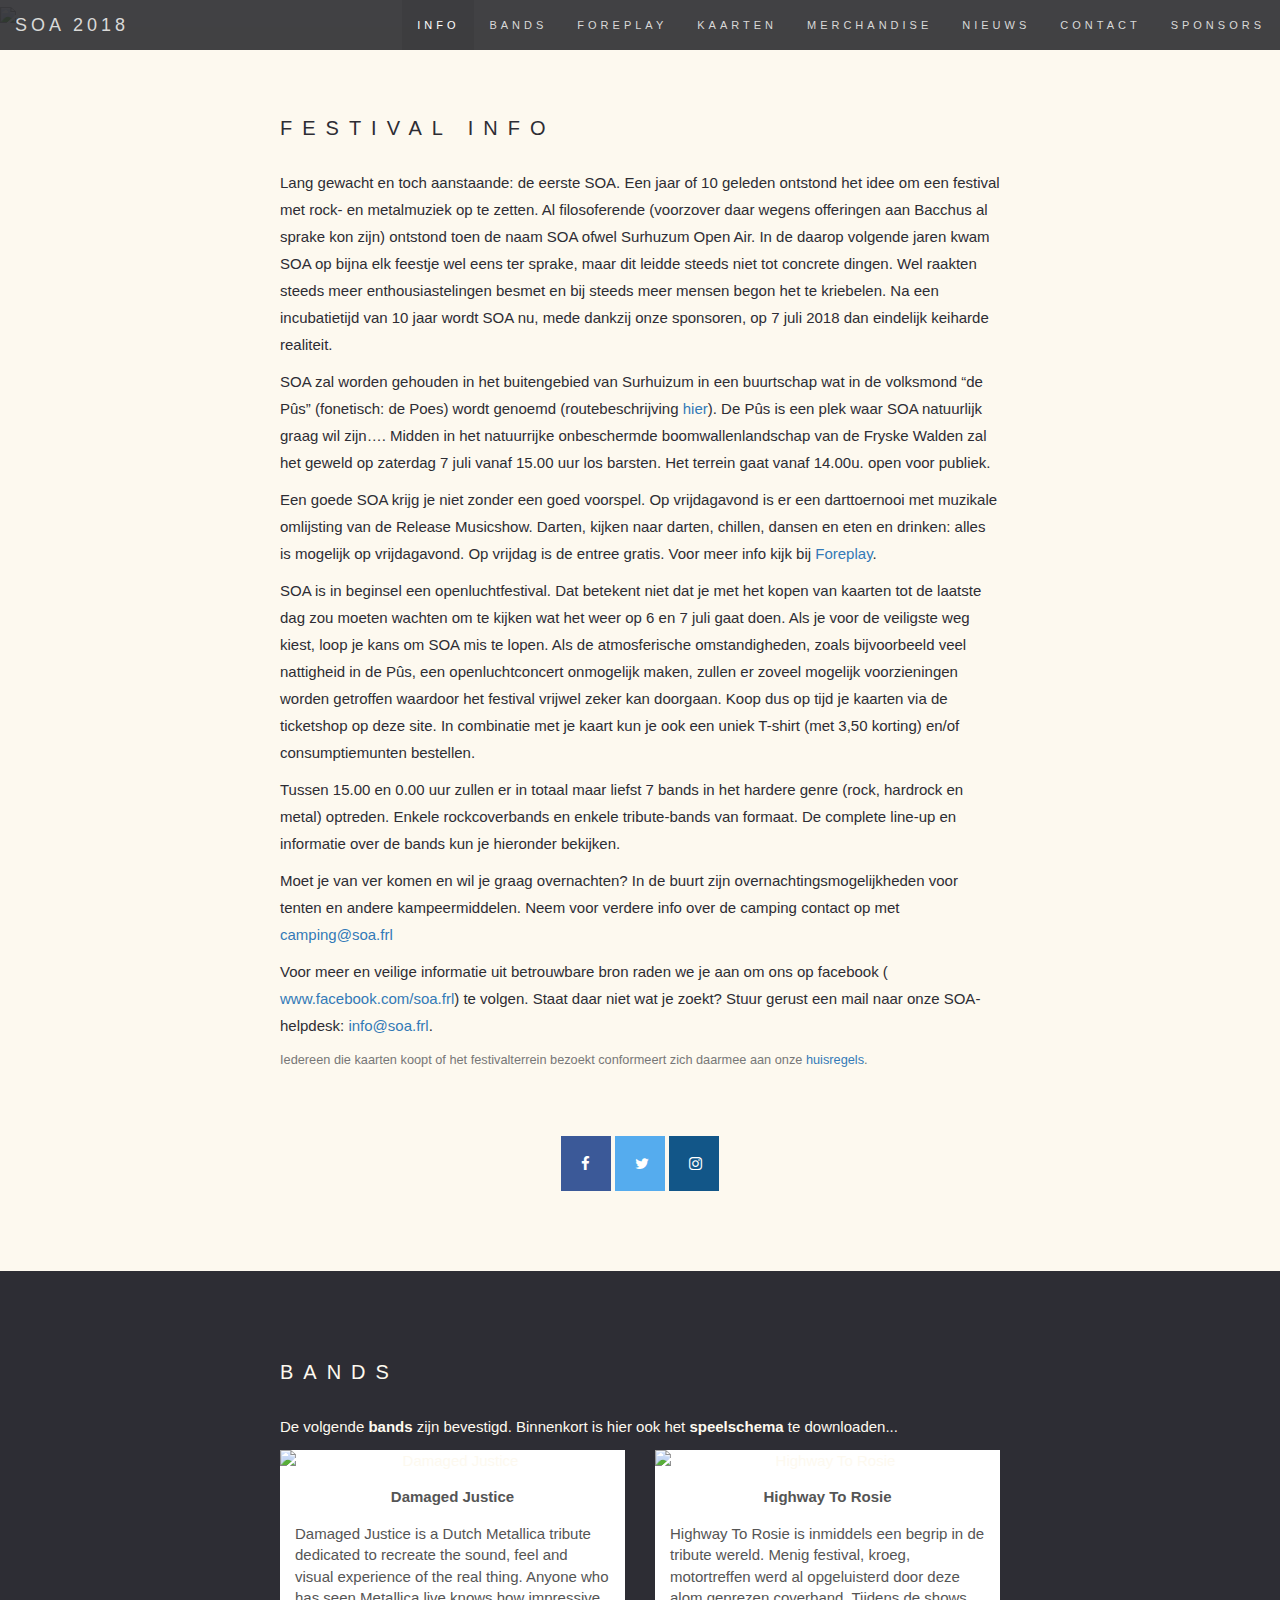
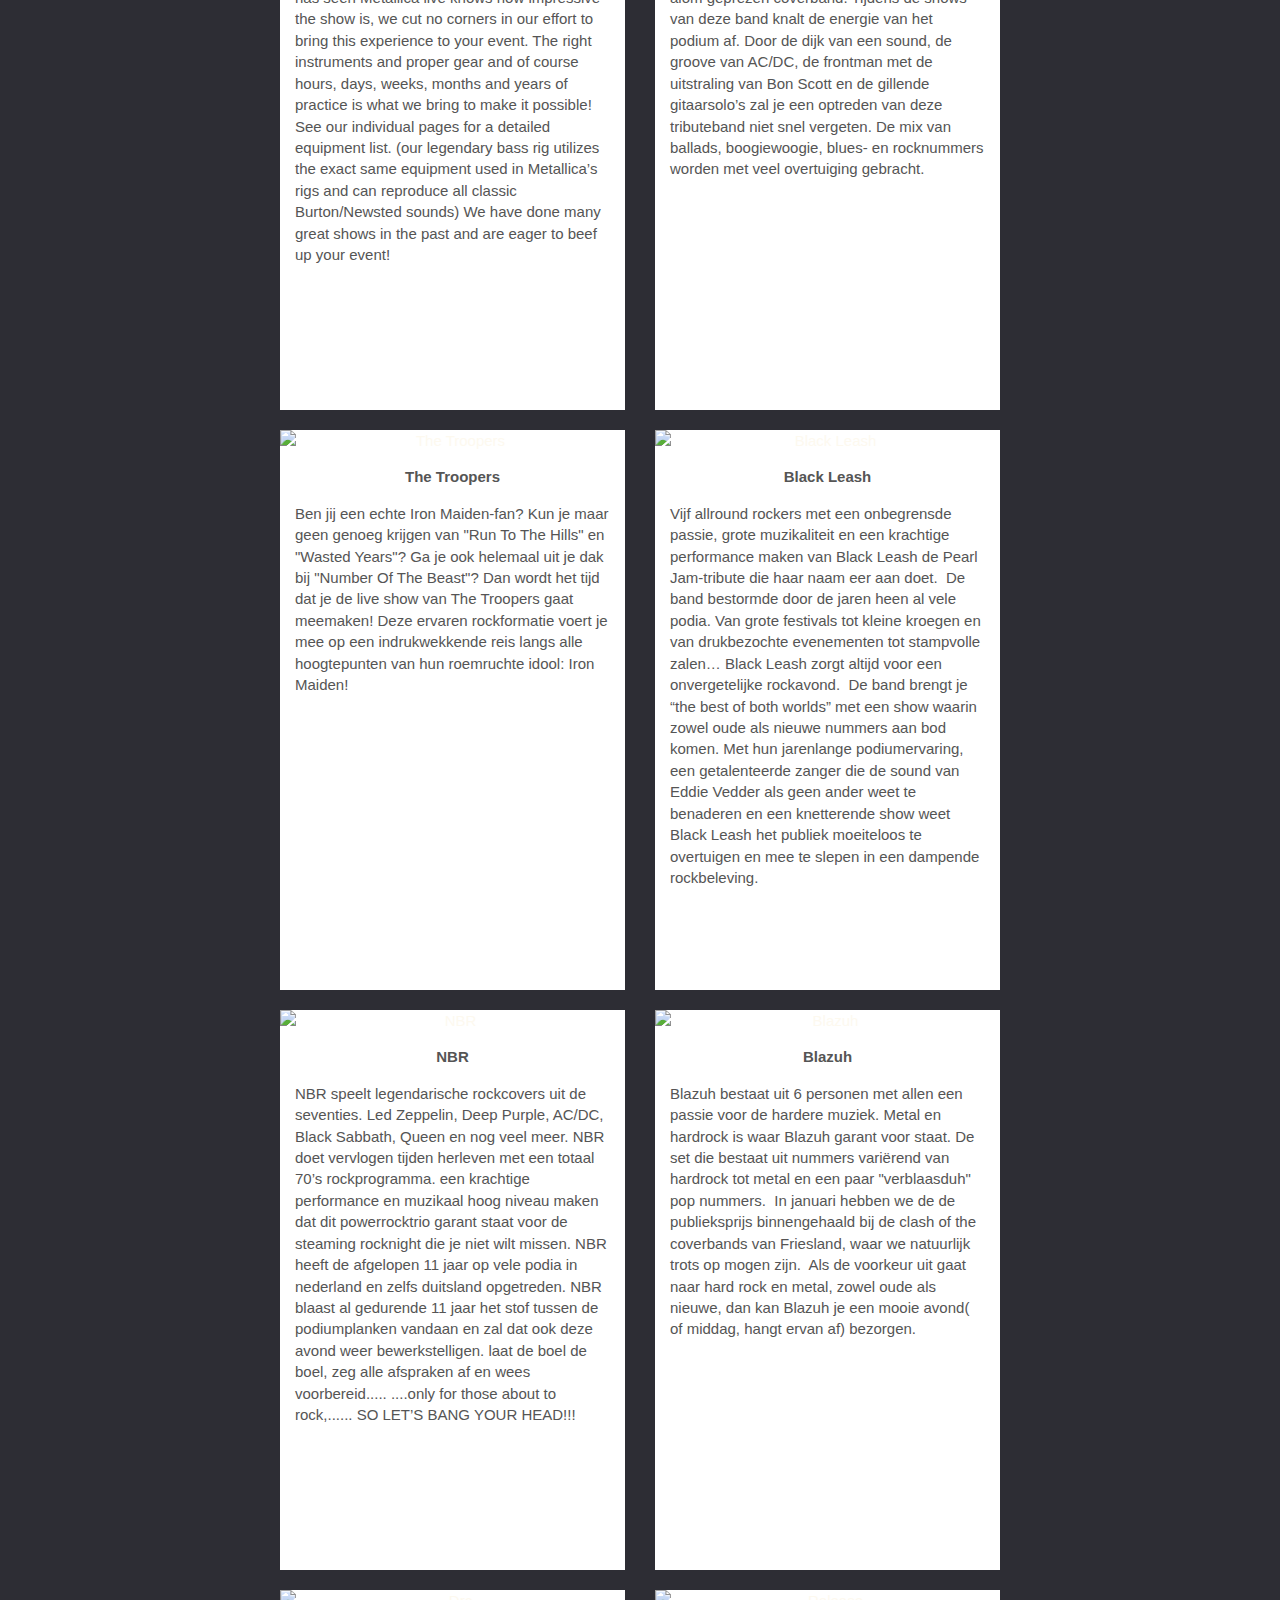
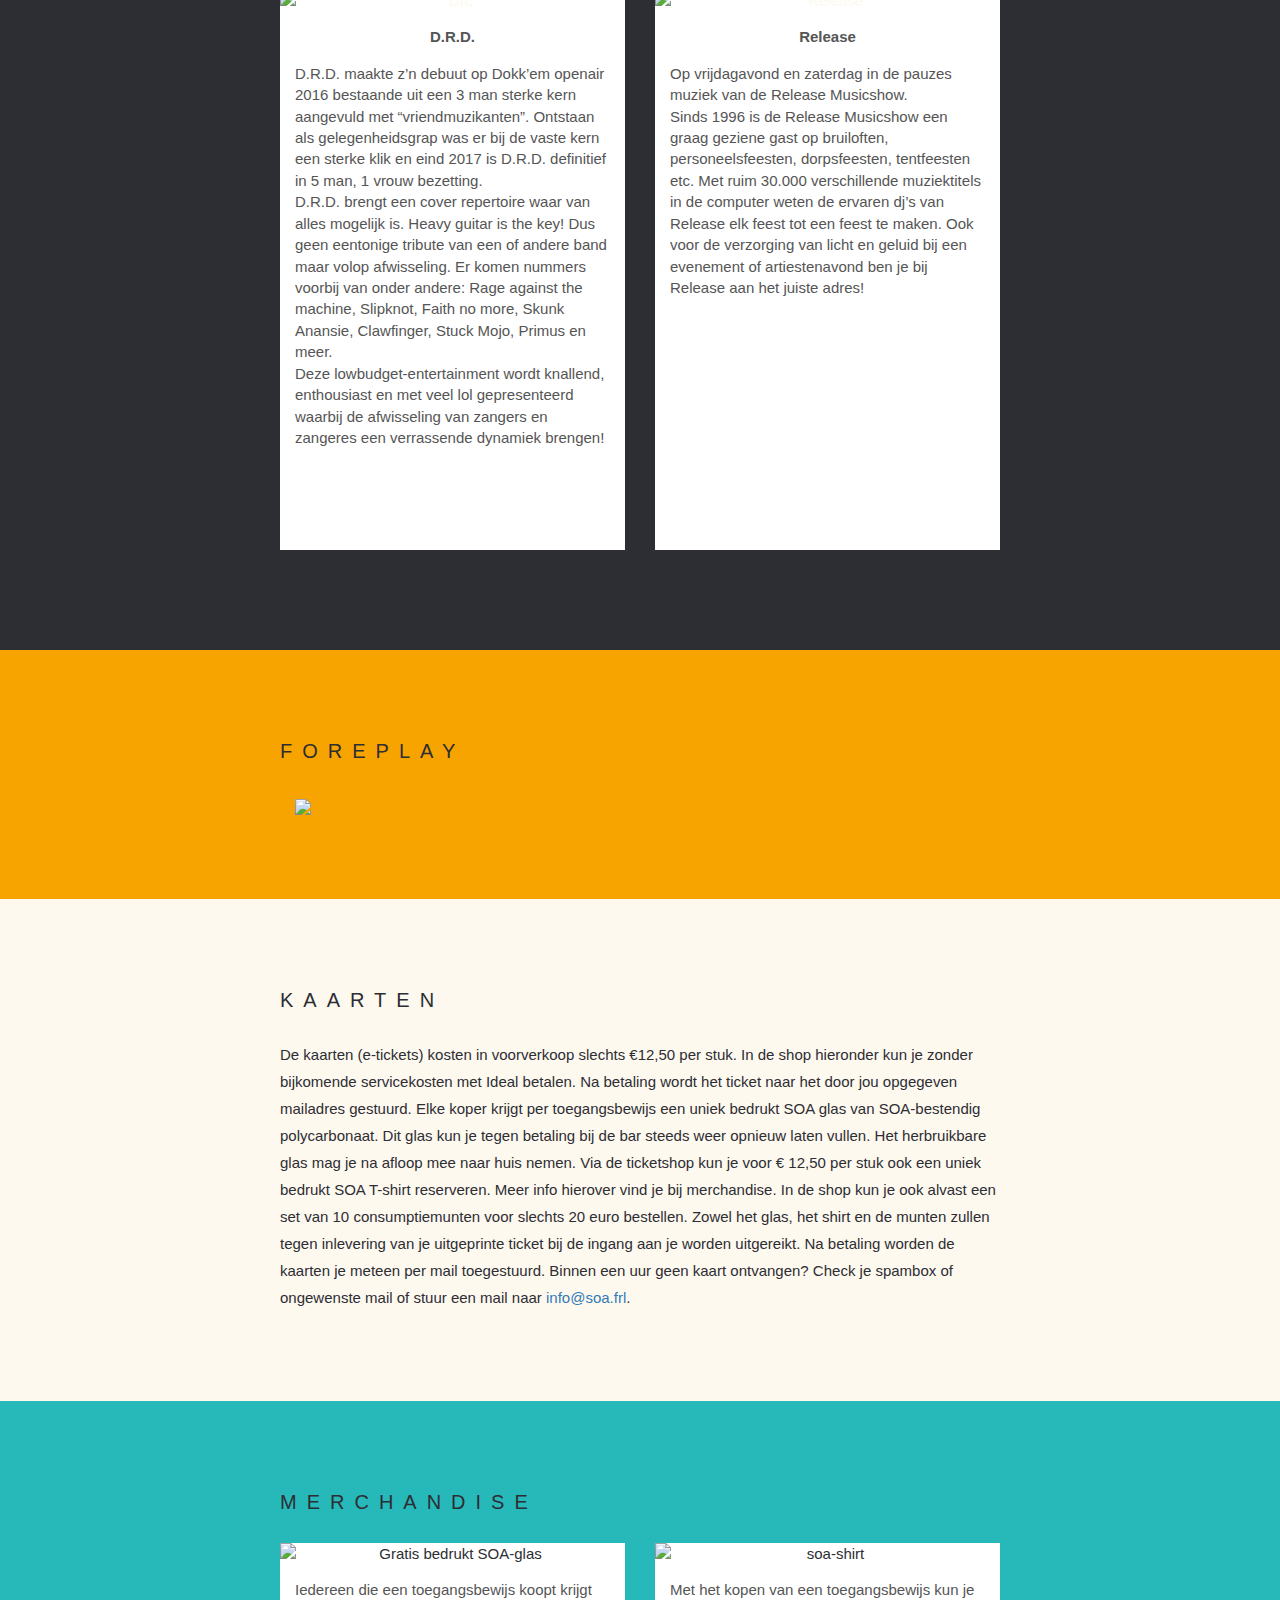
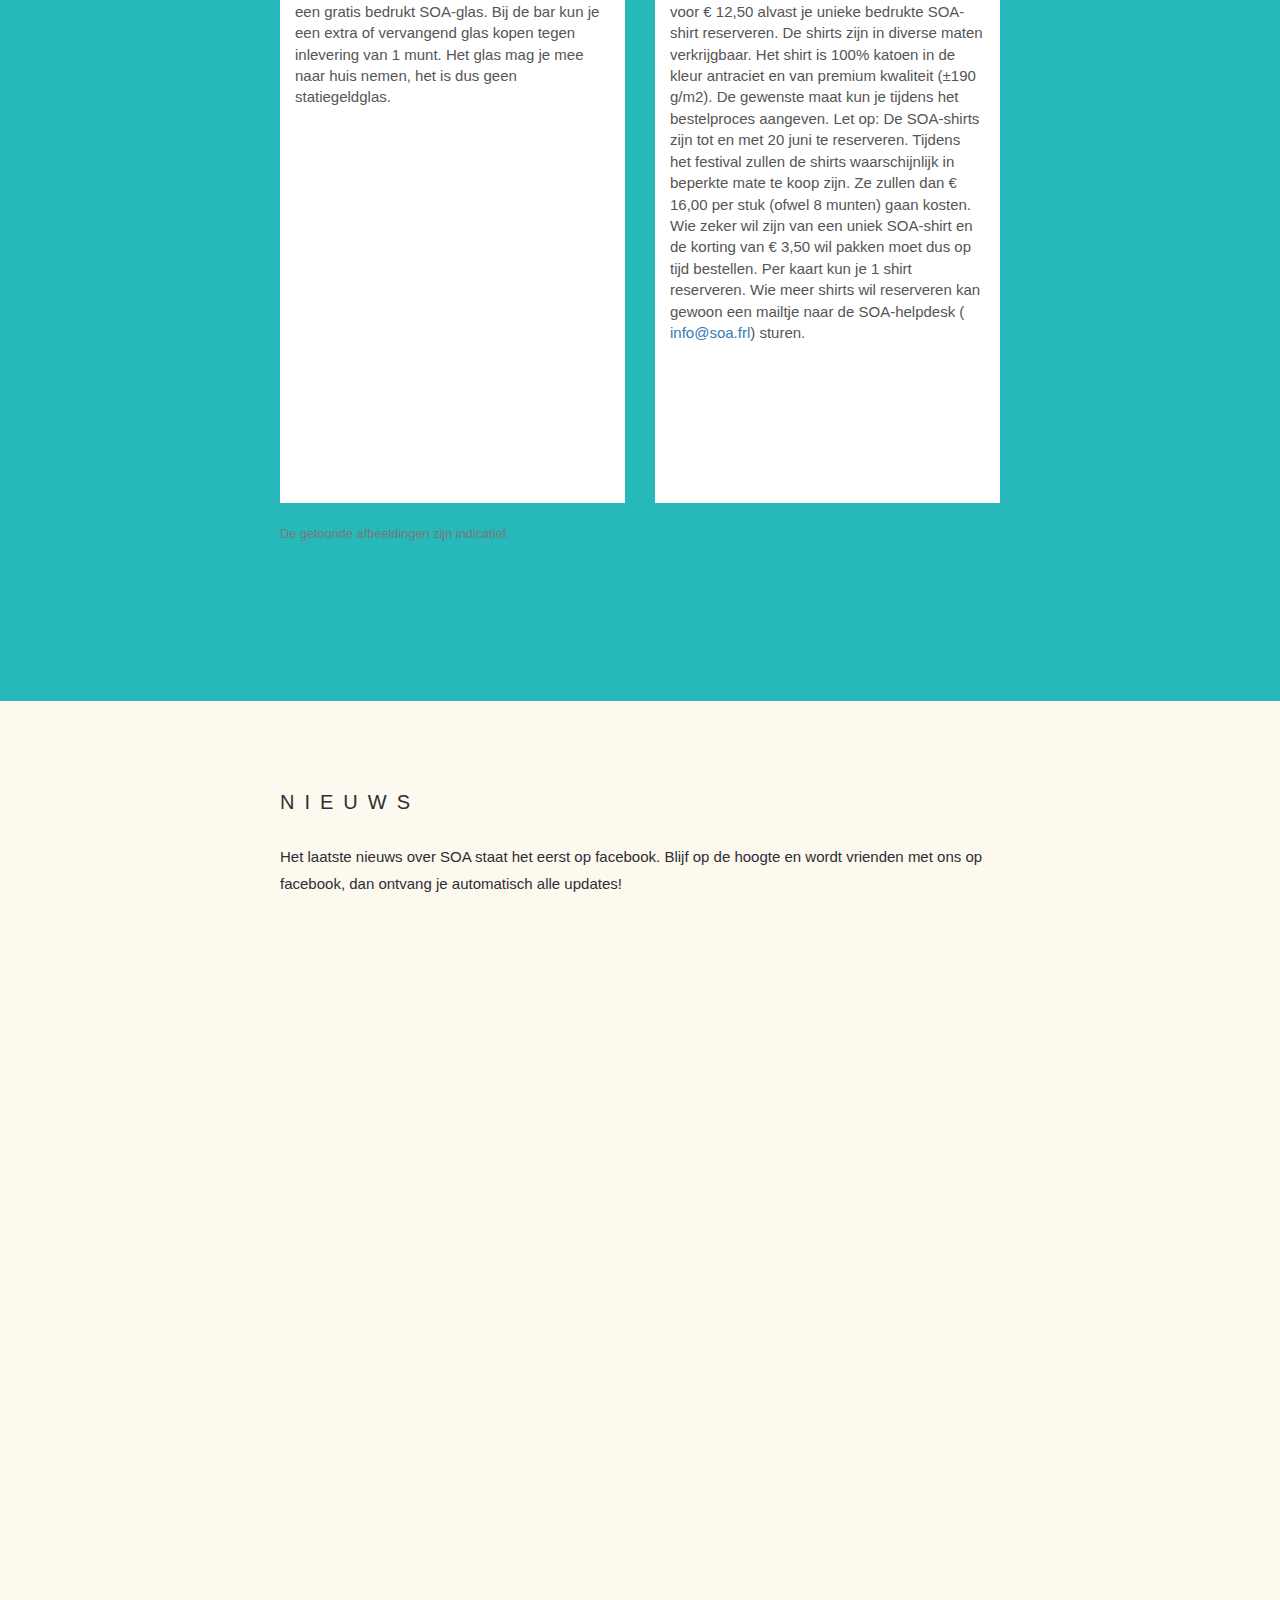
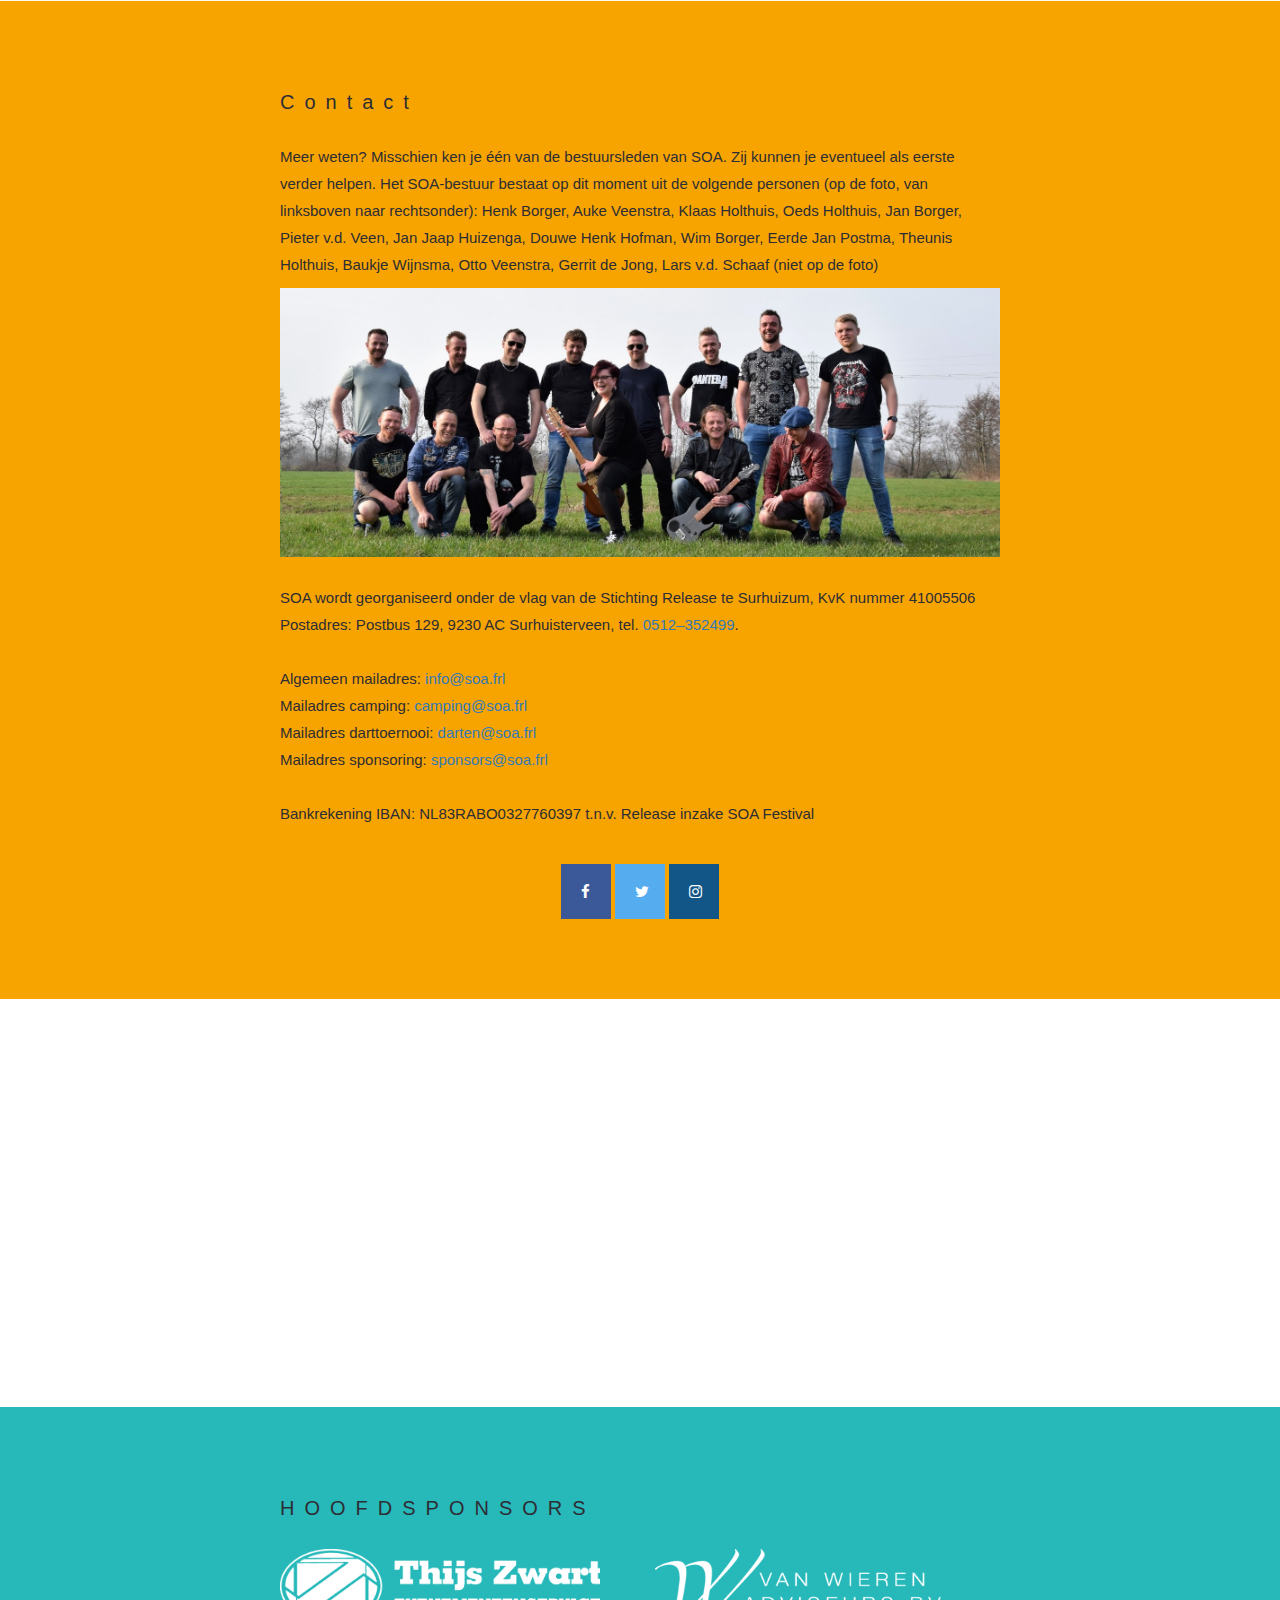
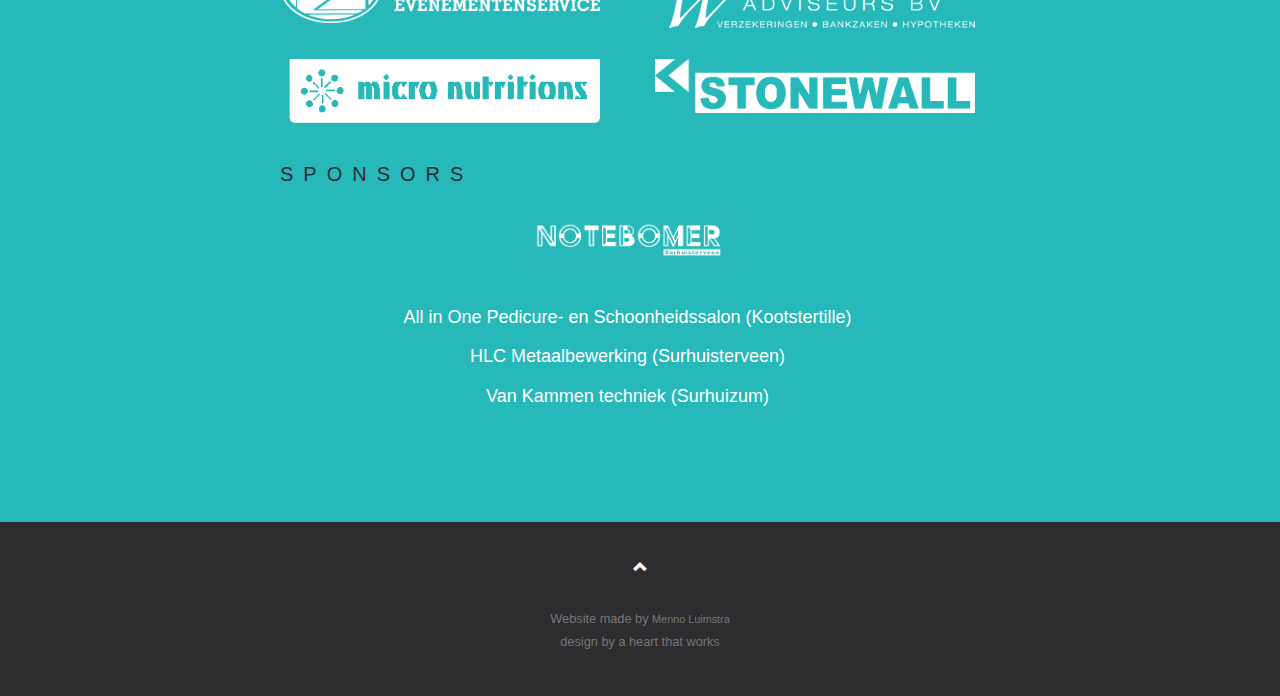
==== commit 704b3bd9: "textuele aanpassingen + sponsor links" ====
--- a/index.html
+++ b/index.html
@@ -106,10 +106,11 @@
                     <a href="#googleMap">hier</a>). De Pûs is een plek waar SOA natuurlijk graag wil zijn…. Midden in het natuurrijke onbeschermde
                     boomwallenlandschap van de Fryske Walden zal het geweld op zaterdag 7 juli vanaf 15.00 uur los barsten.
                     Het terrein gaat vanaf 14.00u. open voor publiek.
-                    <br/> Een goede SOA krijg je niet zonder een goed voorspel. Daarom is er op vrijdagavond ook al van alles,
-                    zoals een darttoernooi, te doen op het SOA terrein. Op vrijdag is de entree gratis. Voor meer info kijk
-                    bij
-                    <a href="#foreplay">Foreplay</a>
+                </p>
+                <p>
+                    Een goede SOA krijg je niet zonder een goed voorspel. Op vrijdagavond is er een darttoernooi met muzikale 
+                    omlijsting van de Release Musicshow. Darten, kijken naar darten, chillen, dansen en eten en drinken: alles 
+                    is mogelijk op vrijdagavond. Op vrijdag is de entree gratis. Voor meer info kijk bij <a href="#foreplay">Foreplay</a>.
                 </p>
                 <p>
                     SOA is in beginsel een openluchtfestival. Dat betekent niet dat je met het kopen van kaarten tot de laatste dag zou moeten
@@ -276,7 +277,7 @@
                             <p>
                                 <strong>Release</strong>
                             </p>
-                            <p class="bandtext text-left">Op vrijdagavond en zaterdag in de pauzes muziek van de Release Musicshow <br/>
+                            <p class="bandtext text-left">Op vrijdagavond en zaterdag in de pauzes muziek van de Release Musicshow. <br/>
                                 Sinds 1996 is de Release Musicshow een graag geziene gast op bruiloften, personeelsfeesten, dorpsfeesten, 
                                 tentfeesten etc. Met ruim 30.000 verschillende muziektitels in de computer weten de ervaren dj’s van 
                                 Release elk feest tot een feest te maken. Ook voor de verzorging van licht en geluid bij een evenement 
@@ -326,7 +327,8 @@
                 nemen. Via de ticketshop kun je voor € 12,50 per stuk ook een uniek bedrukt SOA T-shirt reserveren. Meer
                 info hierover vind je bij merchandise. In de shop kun je ook alvast een set van 10 consumptiemunten voor
                 slechts 20 euro bestellen. Zowel het glas, het shirt en de munten zullen tegen inlevering van je uitgeprinte
-                ticket bij de ingang aan je worden uitgereikt.
+                ticket bij de ingang aan je worden uitgereikt. Na betaling worden de kaarten je meteen per mail toegestuurd. Binnen een uur geen 
+                kaart ontvangen? Check je spambox of ongewenste mail of stuur een mail naar <a href="mailto:info@soa.frl">info@soa.frl</a>.
             </p>
             <div id="shop-frame" data-url="https://shop.eventix.io/a36beb30-1df0-11e8-b162-1f6e95e7af7b" style="margin:0 auto;" class="article-size">
             </div>
@@ -432,52 +434,66 @@
 
     <div id="sponsors" class="bg-4">
         <div class="container article-size">
-            <h3>SPONSORS</h3>
-            <!-- <p>
-                Ook sponsor of donateur worden? Neem contact op via
-                <a href="mailto:sponsors@soa.frl">sponsors@soa.frl</a> en vraag naar de mogelijkheden.
-            </p> -->
-
+            <h3>HOOFDSPONSORS</h3>
             <div class="row">
                 <div class="col-md-6">
                   <div class="content">
-                    <img src="img/Sponsors/1D - ThijsZwart-wittransparant.png" alt="MicroTransitions" style="width:100%">
+                    <a href="http://www.thijszwart.nl"><img src="img/Sponsors/1D - ThijsZwart-wittransparant.png" alt="MicroTransitions" style="width:100%"></a>
                   </div>
                 </div>
                 <div class="col-md-6">
                     <div class="content">
-                        <img src="img/Sponsors/1D - VanWieren-wittransparant.png" alt="MicroTransitions" style="width:100%">
+                        <a href="http://www.vanwieren.net"><img src="img/Sponsors/1D - VanWieren-wittransparant.png" alt="MicroTransitions" style="width:100%"></a>
                     </div>
                   </div>
                   <div class="col-md-6">
                     <div class="content">
-                        <img src="img/Sponsors/MicroTransitions.png" alt="MicroTransitions" style="width:100%">
+                        <a href="https://www.micronutritions.com"><img src="img/Sponsors/MicroTransitions.png" alt="MicroTransitions" style="width:100%"></a>
                     </div>
                   </div>
                   <div class="col-md-6">
                     <div class="content">
-                        <img src="img/Sponsors/1D - stonewall-wittransparant.png" alt="MicroTransitions" style="width:100%">
-                    </div>
-                  </div>
-            </div>
+                        <a href="http://www.stonewall-one.nl"><img src="img/Sponsors/1D - stonewall-wittransparant.png" alt="MicroTransitions" style="width:100%"></a>
+                    </div>
+                  </div>
+            </div>
+            <h3>SPONSORS</h3>
             <div class="row">
-                <div class="col-xs-10 col-xs-offset-1 col-md-4 col-md-offset-4">
+                <div class="col-xs-8 col-xs-offset-2 col-md-4 col-md-offset-4">
                     <div class="content">
-                        <img src="img/Sponsors/2C - Notebomer-wittransparant.png" alt="MicroTransitions" style="width:100%">
-                    </div>
-                  </div>
-            </div>
-            <div class="row" style="padding-left:15px">
-                <div class="col-xs-5 col-xs-offset-1 col-md-2 col-md-offset-4">
-                        <div class="content">
-                                <img src="img/Sponsors/3B - VanKammen-wittransparant.png" alt="MicroTransitions" style="width:100%">
+                        <a href="http://notebomersurhuisterveen.nl"><img src="img/Sponsors/2C - Notebomer-wittransparant.png" alt="MicroTransitions" style="width:100%"></a>
+                    </div>
+                  </div>
+            </div>
+            <!-- <div class="row" style="padding-left:15px">
+                <div class="col-xs-5 col-md-6">
+                        <div class="content sponsorMedium">
+                                <h2>All in One Pedicure- en Schoonheidssalon</h2>
+                                <p>(Kootstertille)</p>
                             </div>
                   </div>
-                  <div class="col-xs-5 col-md-2">
-                        <div class="content">
-                                <img src="img/Sponsors/3B-Pedicure-wittransparant.png" alt="MicroTransitions" style="width:100%">
+                  <div class="col-xs-5 col-md-6">
+                        <div class="content sponsorSmall">
+                                <h2>HLC Metaalbewerking</h2>
+                                <p>(Surhuisterveen)</p>
                             </div>
                   </div>
+                  <div class="col-xs-5 col-md-6">
+                    <div class="content sponsorSmall">
+                            <h2>Van Kammen techniek</h2>
+                            <p>(Surhuizum)</p>
+                        </div>
+              </div>
+            </div> -->
+
+            <div class="row">
+                <div class="col-xs-12 col-md-12">
+                        <div class="content sponsorSmall">
+                                <h2>All in One Pedicure- en Schoonheidssalon (Kootstertille)</h2>
+                                <h2>HLC Metaalbewerking (Surhuisterveen)</h2>
+                            <h2>Van Kammen techniek (Surhuizum)</h2>
+                        </div>
+              </div>
             </div>
         </div>
     </div>
--- a/css/main.css
+++ b/css/main.css
@@ -29,6 +29,12 @@
         max-width: 100%;
     }
 
+
+    
+    .sponsorSmall h2{
+        font-size: small; 
+        white-space: nowrap;
+    }
 }
 
 /* Medium devices (tablets, 768px and up) The navbar toggle appears at this breakpoint */
@@ -50,6 +56,12 @@
     .article-size {
         max-width: 75%;
     }
+
+    
+.sponsorSmall h2{
+    font-size: large; 
+    white-space: nowrap;
+}
 }
 
 /* Large devices (desktops, 992px and up) */
@@ -443,6 +455,22 @@
     clear: both;
 }
 
+.sponsorMedium{
+    text-align: center; 
+    color: white;
+}
+
+.sponsorMedium h2{
+    font-size: large; 
+    white-space: nowrap;
+}
+
+.sponsorSmall{
+    text-align: center; 
+    color: white;
+}
+
+
 /* Content */
 .content {
     /* background-color: white; */
